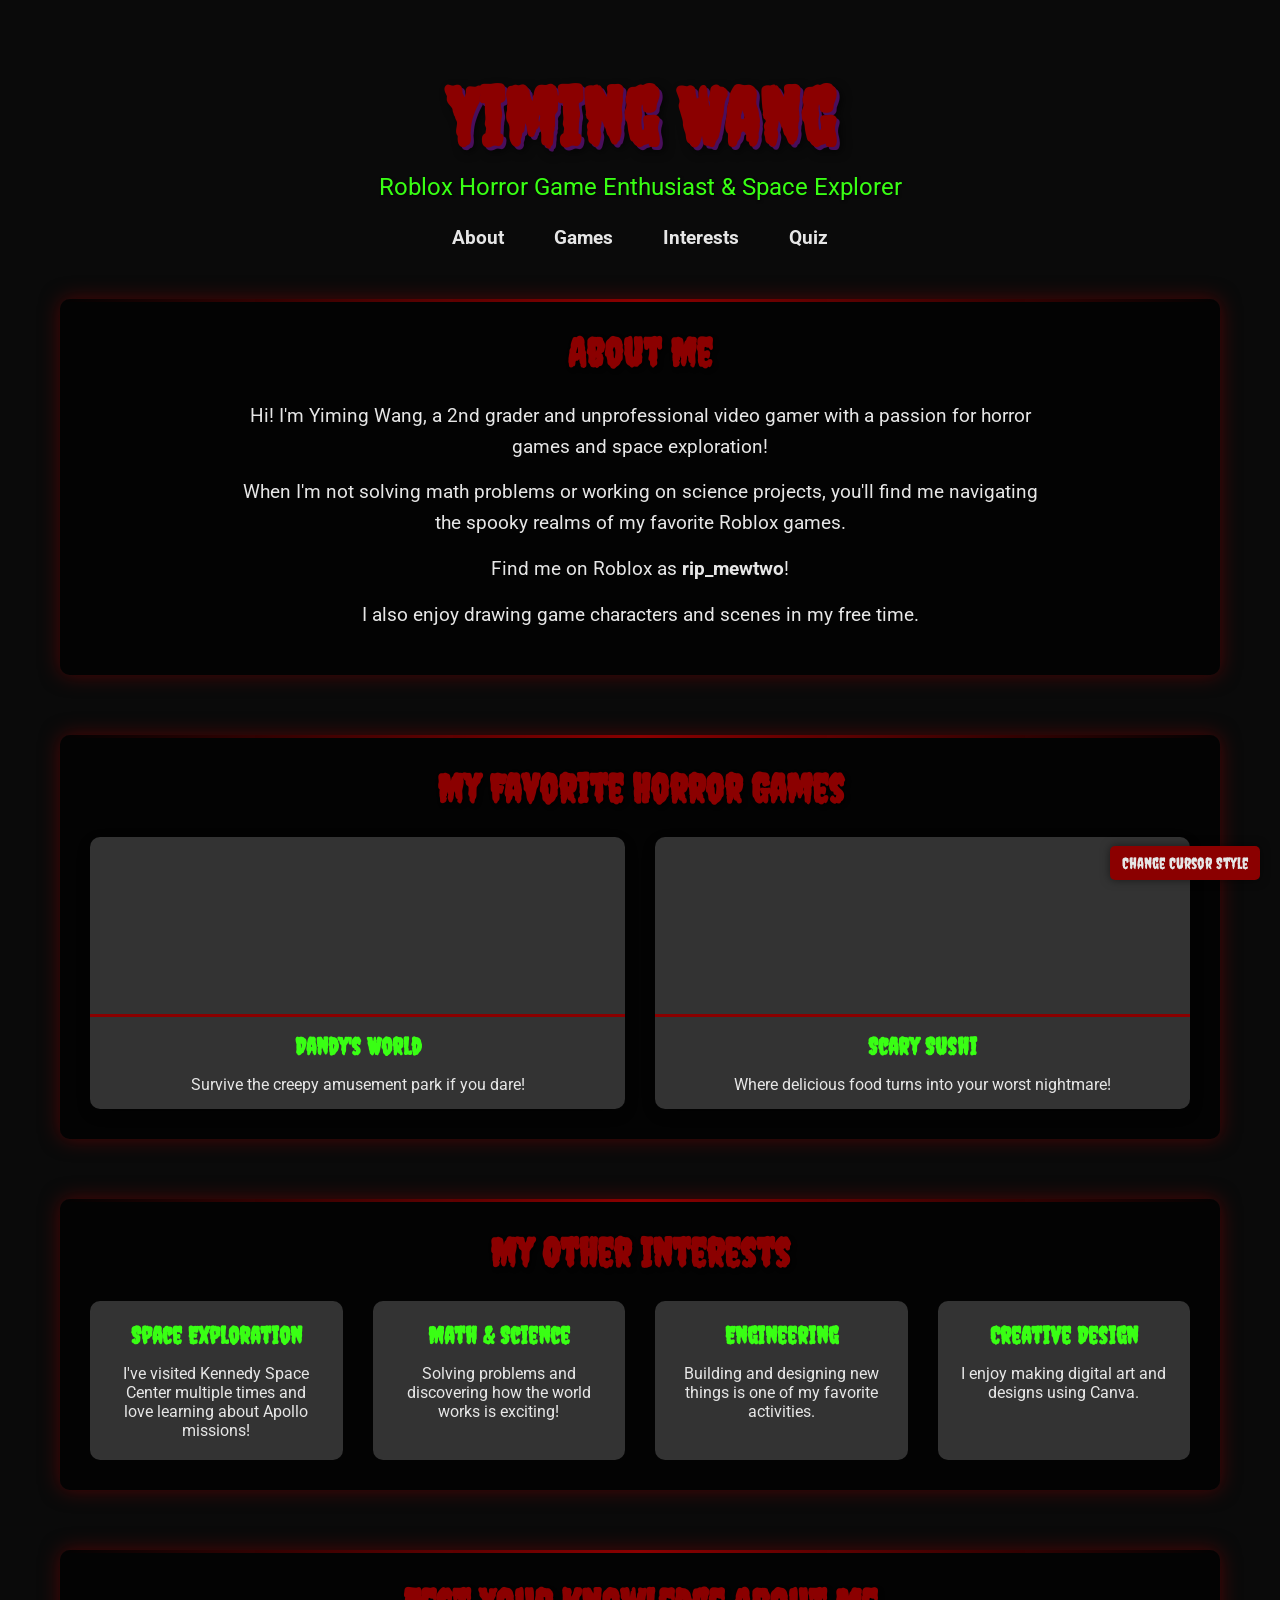
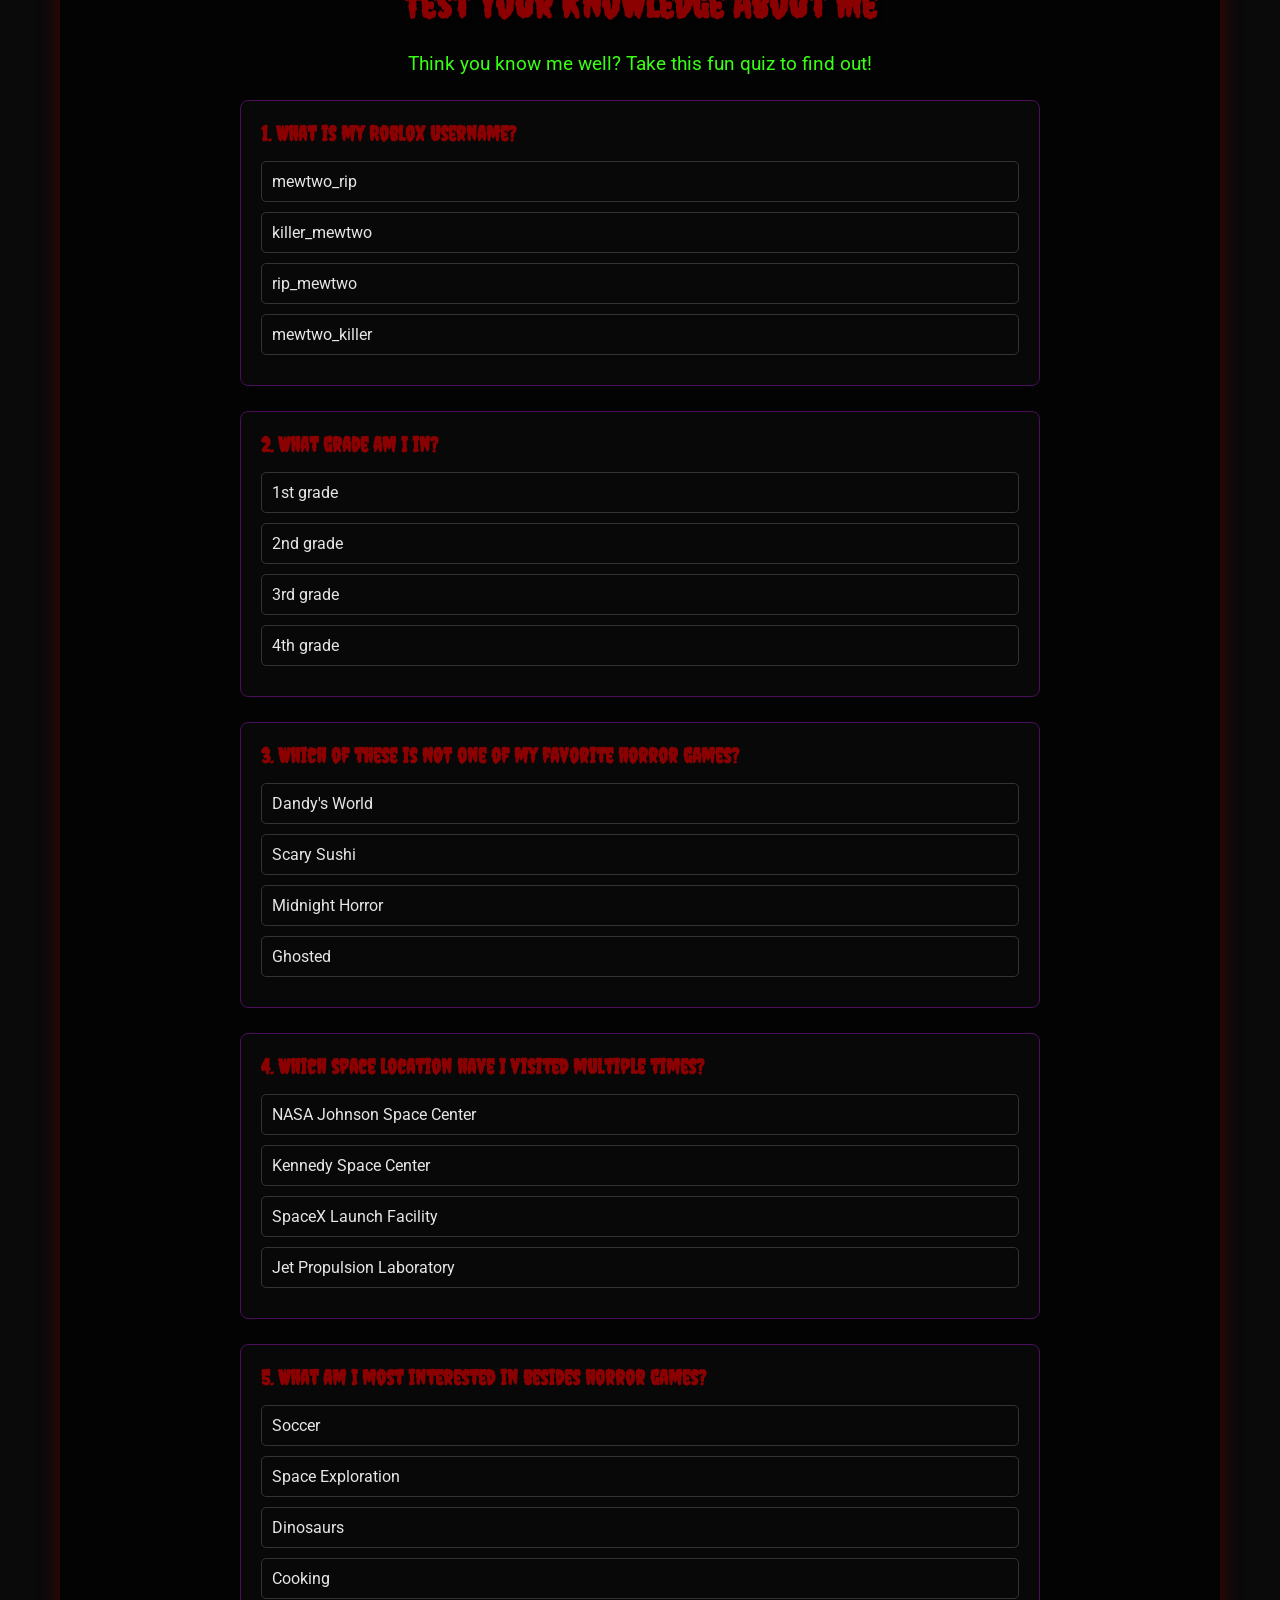
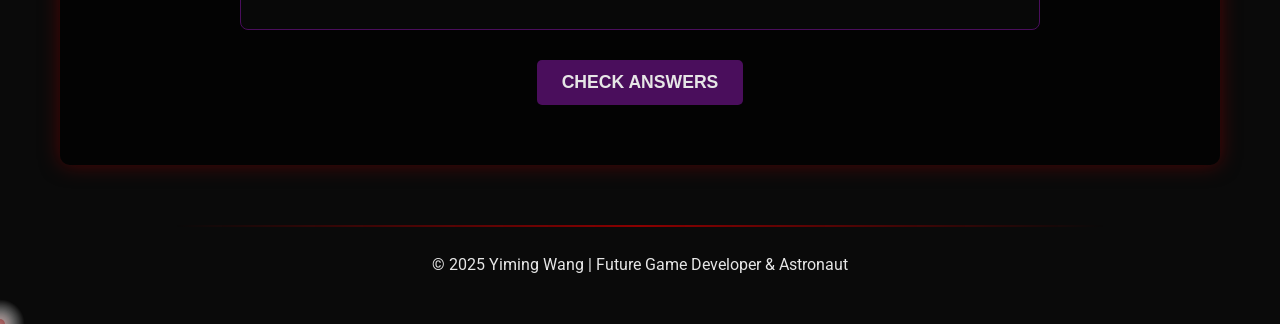
==== index.html @ 24128051 "quiz" ====
<!DOCTYPE html>
<html lang="en">
<head>
    <meta charset="UTF-8">
    <meta name="viewport" content="width=device-width, initial-scale=1.0">
    <title>Yiming Wang - Roblox Horror Games | Dandy's World & Scary Sushi Fan</title>
    <meta name="description" content="Explore Yiming Wang's world of Roblox horror gaming, featuring Dandy's World and Scary Sushi. Join rip_mewtwo for spooky adventures and space exploration insights.">
    <meta name="keywords" content="Yiming Wang, Roblox, horror games, Dandy's World, Scary Sushi, rip_mewtwo, space exploration">
    <meta name="author" content="Yiming Wang">
    <meta name="robots" content="index, follow">
    <link rel="canonical" href="https://thechoseone2025.github.io/">
    
    <!-- Performance Optimization -->
    <link rel="preload" href="styles.css" as="style">
    <link rel="preload" href="script.js" as="script">
    <link rel="preload" href="cursor-options.js" as="script">
    <link rel="preload" href="https://fonts.googleapis.com/css2?family=Creepster&family=Roboto:wght@300;400;700&display=swap" as="style">
    <meta http-equiv="Cache-control" content="public, max-age=31536000">
    
    <!-- Open Graph / Social Media -->
    <meta property="og:title" content="Yiming Wang - Roblox Horror Gaming World">
    <meta property="og:description" content="Join Yiming Wang (rip_mewtwo) on a journey through Roblox horror games like Dandy's World and Scary Sushi.">
    <meta property="og:type" content="website">
    <meta property="og:url" content="https://thechoseone2025.github.io/">
    
    <link rel="stylesheet" href="styles.css">
    <link rel="preconnect" href="https://fonts.googleapis.com">
    <link rel="preconnect" href="https://fonts.gstatic.com" crossorigin>
    <link href="https://fonts.googleapis.com/css2?family=Creepster&family=Roboto:wght@300;400;700&display=swap" rel="stylesheet">
</head>
<body>
    <div class="container">
        <header>
            <div class="name-container">
                <h1>Yiming Wang</h1>
                <p class="tagline">Roblox Horror Game Enthusiast & Space Explorer</p>
            </div>
            <nav aria-label="Main navigation">
                <ul class="main-nav">
                    <li><a href="#about">About</a></li>
                    <li><a href="#games">Games</a></li>
                    <li><a href="#interests">Interests</a></li>
                    <li><a href="#quiz">Quiz</a></li>
                </ul>
            </nav>
        </header>

        <main>
            <section id="about" class="about">
                <h2>About Me</h2>
                <div class="about-content">
                    <div class="bio">
                        <p>Hi! I'm Yiming Wang, a 2nd grader and unprofessional video gamer with a passion for horror games and space exploration!</p>
                        <p>When I'm not solving math problems or working on science projects, you'll find me navigating the spooky realms of my favorite Roblox games.</p>
                        <p>Find me on Roblox as <strong>rip_mewtwo</strong>!</p>
                        <p>I also enjoy drawing game characters and scenes in my free time.</p>
                    </div>
                </div>
            </section>

            <section id="games" class="gaming">
                <h2>My Favorite Horror Games</h2>
                <div class="game-cards">
                    <article class="game-card" data-game="dandys-world">
                        <div class="game-image dandys-world" role="img" aria-label="Dandy's World game screenshot showing the creepy amusement park"></div>
                        <h3>Dandy's World</h3>
                        <p>Survive the creepy amusement park if you dare!</p>
                    </article>
                    <article class="game-card" data-game="scary-sushi">
                        <div class="game-image scary-sushi" role="img" aria-label="Scary Sushi game screenshot showing the horror-themed sushi restaurant"></div>
                        <h3>Scary Sushi</h3>
                        <p>Where delicious food turns into your worst nightmare!</p>
                    </article>
                    
                </div>
            </section>

            
            <section id="interests" class="interests">
                <h2>My Other Interests</h2>
                <div class="interest-grid">
                    <article class="interest-card space">
                        <h3>Space Exploration</h3>
                        <p>I've visited Kennedy Space Center multiple times and love learning about Apollo missions!</p>
                    </article>
                    <article class="interest-card math">
                        <h3>Math & Science</h3>
                        <p>Solving problems and discovering how the world works is exciting!</p>
                    </article>
                    <article class="interest-card engineering">
                        <h3>Engineering</h3>
                        <p>Building and designing new things is one of my favorite activities.</p>
                    </article>
                    <article class="interest-card design">
                        <h3>Creative Design</h3>
                        <p>I enjoy making digital art and designs using Canva.</p>
                    </article>
                </div>
            </section>
            
            <section id="quiz" class="quiz">
                <h2>Test Your Knowledge About Me</h2>
                <div class="quiz-container">
                    <p class="quiz-intro">Think you know me well? Take this fun quiz to find out!</p>
                    <div id="quiz-questions">
                        <!-- Questions will be loaded by JavaScript -->
                    </div>
                    <div class="quiz-controls">
                        <button id="submit-quiz" class="quiz-button">Check Answers</button>
                        <button id="reset-quiz" class="quiz-button">Try Again</button>
                    </div>
                    <div id="quiz-results" class="quiz-results">
                        <h3>Your Score: <span id="quiz-score">0</span>/<span id="quiz-total">0</span></h3>
                        <p id="quiz-message"></p>
                    </div>
                </div>
            </section>
        </main>

        <footer>
            <p>© 2025 Yiming Wang | Future Game Developer & Astronaut</p>
        </footer>
    </div>

    <div class="spider-web top-left"></div>
    <div class="spider-web top-right"></div>
    <div class="spider-web bottom-left"></div>
    <div class="spider-web bottom-right"></div>
    
    <div class="floating-ghost ghost1"></div>
    <div class="floating-ghost ghost2"></div>
    <div class="floating-ghost ghost3"></div>

    <!-- Game Info Modals -->
    <div id="dandys-world-modal" class="game-modal">
        <div class="modal-content">
            <button class="modal-close" aria-label="Close modal">&times;</button>
            <div class="modal-header">
                <h3>Dandy's World</h3>
            </div>
            <ul class="fact-list">
                <li>Dandy's World is a mascot horror survival multiplayer experience created by BlushCrunch Studio.</li>
                <li>The game was created on January 26th, 2024, but wasn't publicly available until its Alpha release on June 14th, 2024.</li>
                <li>Players must extract machines, collect research, earn new toons, and survive deadly "twisteds" that roam around pursuing players.</li>
                <li>The game was inspired by Bendy and the Ink Machine, Dead by Daylight, and Identity V.</li>
                <li>Dandy's World reached 1 Billion visits on December 26th, 2024 and 2 Billion visits by February 21st, 2025.</li>
                <li>The world record for highest floor reached in a Glitchless run is 267 on Version 0.7.2.</li>
                <li>The most dangerous entity is Twisted Dandy, who can instantly kill a toon regardless of how many hearts they have.</li>
                <li>The highest number of active players was 638,852 on March 14th, 2025, when the Yatta Update was released.</li>
            </ul>
        </div>
    </div>

    <div id="scary-sushi-modal" class="game-modal">
        <div class="modal-content">
            <button class="modal-close" aria-label="Close modal">&times;</button>
            <div class="modal-header">
                <h3>Scary Sushi</h3>
            </div>
            <ul class="fact-list">
                <li>Scary Sushi is a horror, cooking-based Roblox game created by Evil Twin Games.</li>
                <li>Players take part in a group interview for a Chef position at the notorious Moonlight Sushi restaurant.</li>
                <li>Midway through the interview, a group called the Night Keepers warns that this is no ordinary restaurant and that you must escape.</li>
                <li>The game features multiple entities including Norman, Oscar, Ivy, Flame, Triplets, Blob, and Kiyoku.</li>
                <li>Players must cook sushi dishes while avoiding monsters throughout the game.</li>
                <li>The game has expanded to include Chapter 2, with more chapters planned.</li>
                <li>There are different game modes including Story mode and Survival mode.</li>
                <li>Players must find ingredients in special rooms and use cooking stations to prepare dishes.</li>
            </ul>
        </div>
    </div>

    <!-- Structured Data for SEO -->
    <script type="application/ld+json">
    {
      "@context": "https://schema.org",
      "@type": "ProfilePage",
      "headline": "Yiming Wang's Horror Gaming World",
      "author": {
        "@type": "Person",
        "name": "Yiming Wang",
        "knowsAbout": ["Roblox", "Horror Games", "Space Exploration", "Dandy's World", "Scary Sushi"]
      },
      "specialty": ["Roblox Horror Games", "Space Exploration"],
      "mainEntity": {
        "@type": "Person",
        "name": "Yiming Wang",
        "alternateName": "rip_mewtwo",
        "description": "2nd grader and Roblox horror game enthusiast with a passion for space exploration",
        "knowsAbout": ["Roblox", "Horror Games", "Space Exploration", "Dandy's World", "Scary Sushi"]
      }
    }
    </script>

    <!-- JavaScript for interactive effects -->
    <script src="script.js"></script>
    <script src="cursor-options.js"></script>
</body>
</html>
---- styles.css ----
/* Horror Theme CSS */
:root {
    --dark-bg: #0a0a0a;
    --blood-red: #8b0000;
    --eerie-purple: #4a0e5c;
    --bone-white: #e6e6e6;
    --toxic-green: #39ff14;
    --misty-gray: #333333;
}

* {
    margin: 0;
    padding: 0;
    box-sizing: border-box;
}

body {
    font-family: 'Roboto', sans-serif;
    background-color: var(--dark-bg);
    color: var(--bone-white);
    background-image: url('https://www.transparenttextures.com/patterns/black-paper.png');
    position: relative;
    overflow-x: hidden;
}

.container {
    max-width: 1200px;
    margin: 0 auto;
    padding: 20px;
    position: relative;
    z-index: 1;
}

/* Header Styles */
header {
    text-align: center;
    padding: 50px 0;
    position: relative;
}

h1 {
    font-family: 'Creepster', cursive;
    font-size: 5rem;
    color: var(--blood-red);
    text-shadow: 3px 3px 0 var(--eerie-purple),
                 5px 5px 10px rgba(0, 0, 0, 0.7);
    margin-bottom: 10px;
    animation: flicker 3s infinite alternate;
}

.tagline {
    font-size: 1.5rem;
    color: var(--toxic-green);
    text-shadow: 1px 1px 3px rgba(0, 0, 0, 0.8);
    margin-bottom: 25px;
}

/* Navigation Styles */
.main-nav {
    display: flex;
    justify-content: center;
    list-style: none;
    padding: 0;
    margin: 20px 0 0;
}

.main-nav li {
    margin: 0 15px;
}

.main-nav a {
    color: var(--bone-white);
    text-decoration: none;
    font-size: 1.2rem;
    font-weight: bold;
    position: relative;
    padding: 5px 10px;
    transition: all 0.3s ease;
}

.main-nav a:hover {
    color: var(--toxic-green);
    text-shadow: 0 0 8px var(--toxic-green);
}

.main-nav a::before {
    content: '';
    position: absolute;
    bottom: 0;
    left: 0;
    width: 0;
    height: 2px;
    background-color: var(--blood-red);
    transition: width 0.3s ease;
}

.main-nav a:hover::before {
    width: 100%;
}

/* Section Styles */
section {
    margin-bottom: 60px;
    padding: 30px;
    border-radius: 10px;
    background-color: rgba(0, 0, 0, 0.7);
    box-shadow: 0 0 20px rgba(139, 0, 0, 0.5);
    position: relative;
    overflow: hidden;
}

section::before {
    content: '';
    position: absolute;
    top: 0;
    left: 0;
    width: 100%;
    height: 3px;
    background: linear-gradient(90deg, transparent, var(--blood-red), transparent);
}

h2 {
    font-family: 'Creepster', cursive;
    font-size: 2.5rem;
    color: var(--blood-red);
    margin-bottom: 25px;
    text-align: center;
    text-shadow: 2px 2px 5px rgba(0, 0, 0, 0.8);
}

/* About Section */
.about-content {
    display: flex;
    flex-direction: column;
    align-items: center;
}

.bio {
    font-size: 1.2rem;
    line-height: 1.6;
    text-align: center;
    max-width: 800px;
}

.bio p {
    margin-bottom: 15px;
}

/* Game Cards */
.game-cards {
    display: grid;
    grid-template-columns: repeat(auto-fit, minmax(240px, 1fr));
    gap: 30px;
}

.game-card {
    background-color: var(--misty-gray);
    border-radius: 10px;
    overflow: hidden;
    transition: all 0.3s ease;
    box-shadow: 0 5px 15px rgba(0, 0, 0, 0.5);
    cursor: pointer;
}

.game-card:hover {
    transform: translateY(-10px);
    box-shadow: 0 15px 25px rgba(139, 0, 0, 0.6);
}

.game-image {
    height: 180px;
    background-size: cover;
    background-position: center;
    border-bottom: 3px solid var(--blood-red);
}

.dandys-world {
    background-image: url('https://m.media-amazon.com/images/M/MV5BM2M4M2YyMGMtZjk3Yi00Mzc1LWJkMGYtMjM5NjM3MzJjODVmXkEyXkFqcGc@._V1_.jpg');
}

.scary-sushi {
    background-image: url('https://pbs.twimg.com/media/GfS10XAWEAA3JRt.jpg');
}

.blox-fruits {
    background-image: url('https://tr.rbxcdn.com/63ae5df8bfffd281c781efaa0ff7e1e5/768/432/Image/Png');
}

.pet-simulator {
    background-image: url('https://tr.rbxcdn.com/b39c2a4f88286573f2b203587561b890/768/432/Image/Png');
}

.game-card h3 {
    font-family: 'Creepster', cursive;
    padding: 15px;
    color: var(--toxic-green);
    font-size: 1.5rem;
    text-align: center;
}

.game-card p {
    padding: 0 15px 15px;
    text-align: center;
}

/* Interests Section */
.interest-grid {
    display: grid;
    grid-template-columns: repeat(auto-fit, minmax(240px, 1fr));
    gap: 30px;
}

.interest-card {
    padding: 20px;
    border-radius: 10px;
    background-color: var(--misty-gray);
    text-align: center;
    position: relative;
    overflow: hidden;
    transition: all 0.3s ease;
}

.interest-card::before {
    content: '';
    position: absolute;
    top: 0;
    left: 0;
    width: 100%;
    height: 100%;
    background-size: cover;
    background-position: center;
    opacity: 0.15;
    z-index: -1;
    transition: opacity 0.3s ease;
}

.interest-card:hover::before {
    opacity: 0.3;
}

.space::before {
    background-image: url('https://images.unsplash.com/photo-1614642264762-d0a3b8bf3700');
}

.math::before {
    background-image: url('https://images.unsplash.com/photo-1509228627152-72ae9ae6848d');
}

.engineering::before {
    background-image: url('https://images.unsplash.com/photo-1581091226825-a6a2a5aee158');
}

.design::before {
    background-image: url('https://images.unsplash.com/photo-1558655146-d09347e92766');
}

.interest-card h3 {
    font-family: 'Creepster', cursive;
    color: var(--toxic-green);
    margin-bottom: 15px;
    font-size: 1.5rem;
}

/* Footer */
footer {
    text-align: center;
    padding: 30px 0;
    color: var(--bone-white);
    font-size: 1rem;
    position: relative;
}

footer::before {
    content: '';
    position: absolute;
    top: 0;
    left: 50%;
    transform: translateX(-50%);
    width: 80%;
    height: 2px;
    background: linear-gradient(90deg, transparent, var(--blood-red), transparent);
}

/* Spider Webs */
.spider-web {
    position: fixed;
    width: 300px;
    height: 300px;
    background-size: contain;
    background-repeat: no-repeat;
    opacity: 0.2;
    z-index: 0;
    pointer-events: none;
}

.top-left {
    top: 0;
    left: 0;
    background-image: url('https://www.pngall.com/wp-content/uploads/2016/07/Spider-Web-PNG-Image.png');
    transform: rotate(0deg);
}

.top-right {
    top: 0;
    right: 0;
    background-image: url('https://www.pngall.com/wp-content/uploads/2016/07/Spider-Web-PNG-Image.png');
    transform: rotate(90deg);
}

.bottom-left {
    bottom: 0;
    left: 0;
    background-image: url('https://www.pngall.com/wp-content/uploads/2016/07/Spider-Web-PNG-Image.png');
    transform: rotate(270deg);
}

.bottom-right {
    bottom: 0;
    right: 0;
    background-image: url('https://www.pngall.com/wp-content/uploads/2016/07/Spider-Web-PNG-Image.png');
    transform: rotate(180deg);
}

/* Floating Ghosts */
.floating-ghost {
    position: fixed;
    width: 100px;
    height: 100px;
    background-image: url('https://www.freepnglogos.com/uploads/ghost-png/ghost-png-transparent-images-download-clip-10.png');
    background-size: contain;
    background-repeat: no-repeat;
    background-position: center;
    opacity: 0.3;
    z-index: 0;
    pointer-events: none;
}

.ghost1 {
    top: 20%;
    right: 5%;
    animation: float 15s ease-in-out infinite, fade 8s ease-in-out infinite;
}

.ghost2 {
    bottom: 30%;
    left: 8%;
    animation: float 20s ease-in-out infinite, fade 10s ease-in-out infinite;
    animation-delay: 2s;
}

.ghost3 {
    top: 60%;
    right: 15%;
    animation: float 18s ease-in-out infinite, fade 9s ease-in-out infinite;
    animation-delay: 4s;
}

/* Animations */
@keyframes flicker {
    0%, 18%, 22%, 25%, 53%, 57%, 100% {
        text-shadow: 3px 3px 0 var(--eerie-purple),
                     5px 5px 10px rgba(0, 0, 0, 0.7);
    }
    20%, 24%, 55% {
        text-shadow: none;
    }
}

@keyframes float {
    0% {
        transform: translateY(0) translateX(0);
    }
    25% {
        transform: translateY(-20px) translateX(20px);
    }
    50% {
        transform: translateY(0) translateX(40px);
    }
    75% {
        transform: translateY(20px) translateX(20px);
    }
    100% {
        transform: translateY(0) translateX(0);
    }
}

@keyframes fade {
    0%, 100% {
        opacity: 0.1;
    }
    50% {
        opacity: 0.3;
    }
}

/* Responsive Design */
@media (max-width: 768px) {
    h1 {
        font-size: 3.5rem;
    }
    
    .tagline {
        font-size: 1.2rem;
    }
    
    .game-cards, .interest-grid {
        grid-template-columns: repeat(auto-fit, minmax(200px, 1fr));
        gap: 20px;
    }
    
    .spider-web {
        width: 200px;
        height: 200px;
    }
}

@media (max-width: 480px) {
    h1 {
        font-size: 2.5rem;
    }
    
    .tagline {
        font-size: 1rem;
    }
    
    section {
        padding: 20px 15px;
    }
    
    .game-cards, .interest-grid {
        grid-template-columns: 1fr;
    }
}

/* Game Info Modal */
.game-modal {
    position: fixed;
    top: 0;
    left: 0;
    width: 100%;
    height: 100%;
    background-color: rgba(0, 0, 0, 0.8);
    display: flex;
    justify-content: center;
    align-items: center;
    z-index: 999;
    opacity: 0;
    visibility: hidden;
    transition: opacity 0.3s ease, visibility 0.3s ease;
}

.game-modal.active {
    opacity: 1;
    visibility: visible;
}

.modal-content {
    background-color: var(--misty-gray);
    width: 90%;
    max-width: 800px;
    border-radius: 10px;
    padding: 30px;
    position: relative;
    max-height: 80vh;
    overflow-y: auto;
    box-shadow: 0 0 30px var(--blood-red);
    transform: scale(0.9);
    transition: transform 0.3s ease;
}

.game-modal.active .modal-content {
    transform: scale(1);
}

.modal-close {
    position: absolute;
    top: 15px;
    right: 15px;
    background: var(--blood-red);
    color: var(--bone-white);
    width: 30px;
    height: 30px;
    border-radius: 50%;
    display: flex;
    justify-content: center;
    align-items: center;
    cursor: pointer;
    font-weight: bold;
    font-size: 18px;
    border: none;
}

.modal-header {
    margin-bottom: 20px;
    padding-bottom: 10px;
    border-bottom: 2px solid var(--blood-red);
}

.modal-header h3 {
    font-family: 'Creepster', cursive;
    color: var(--toxic-green);
    font-size: 2.5rem;
    text-align: center;
    margin-bottom: 10px;
}

.fact-list {
    list-style-type: none;
}

.fact-list li {
    margin-bottom: 15px;
    padding-left: 25px;
    position: relative;
}

.fact-list li::before {
    content: '🔪';
    position: absolute;
    left: 0;
    color: var(--blood-red);
}

.modal-close:hover {
    color: var(--blood-red);
    transform: scale(1.2);
}

/* Quiz Section Styles */
.quiz-container {
    max-width: 800px;
    margin: 0 auto;
}

.quiz-intro {
    text-align: center;
    font-size: 1.2rem;
    margin-bottom: 25px;
    color: var(--toxic-green);
}

.quiz-question {
    background-color: rgba(10, 10, 10, 0.8);
    border: 1px solid var(--eerie-purple);
    padding: 20px;
    margin-bottom: 25px;
    border-radius: 8px;
    transition: all 0.3s ease;
}

.quiz-question:hover {
    box-shadow: 0 0 15px var(--blood-red);
}

.quiz-question h4 {
    font-size: 1.3rem;
    color: var(--blood-red);
    margin-bottom: 15px;
    font-family: 'Creepster', cursive;
}

.quiz-options {
    list-style: none;
    padding: 0;
}

.quiz-option {
    padding: 10px;
    margin-bottom: 10px;
    border: 1px solid var(--misty-gray);
    border-radius: 5px;
    cursor: pointer;
    transition: all 0.3s ease;
}

.quiz-option:hover {
    background-color: var(--misty-gray);
    transform: translateX(10px);
}

.quiz-option.selected {
    border-color: var(--toxic-green);
    background-color: rgba(57, 255, 20, 0.2);
}

.quiz-option.correct {
    border-color: var(--toxic-green);
    background-color: rgba(57, 255, 20, 0.3);
}

.quiz-option.incorrect {
    border-color: var(--blood-red);
    background-color: rgba(139, 0, 0, 0.3);
}

.quiz-controls {
    display: flex;
    justify-content: center;
    gap: 20px;
    margin: 30px 0;
}

.quiz-button {
    background-color: var(--eerie-purple);
    color: var(--bone-white);
    border: none;
    padding: 12px 25px;
    font-size: 1.1rem;
    cursor: pointer;
    border-radius: 5px;
    transition: all 0.3s ease;
    font-weight: bold;
    text-transform: uppercase;
}

.quiz-button:hover {
    background-color: var(--blood-red);
    transform: translateY(-3px);
    box-shadow: 0 5px 15px rgba(0, 0, 0, 0.3);
}

.quiz-results {
    text-align: center;
    padding: 20px;
    background-color: rgba(10, 10, 10, 0.8);
    border-radius: 8px;
    margin-top: 20px;
    display: none;
}

.quiz-results h3 {
    color: var(--toxic-green);
    font-size: 1.5rem;
    margin-bottom: 15px;
}

.quiz-results p {
    font-size: 1.2rem;
}
---- styles.css ----
/* Horror Theme CSS */
:root {
    --dark-bg: #0a0a0a;
    --blood-red: #8b0000;
    --eerie-purple: #4a0e5c;
    --bone-white: #e6e6e6;
    --toxic-green: #39ff14;
    --misty-gray: #333333;
}

* {
    margin: 0;
    padding: 0;
    box-sizing: border-box;
}

body {
    font-family: 'Roboto', sans-serif;
    background-color: var(--dark-bg);
    color: var(--bone-white);
    background-image: url('https://www.transparenttextures.com/patterns/black-paper.png');
    position: relative;
    overflow-x: hidden;
}

.container {
    max-width: 1200px;
    margin: 0 auto;
    padding: 20px;
    position: relative;
    z-index: 1;
}

/* Header Styles */
header {
    text-align: center;
    padding: 50px 0;
    position: relative;
}

h1 {
    font-family: 'Creepster', cursive;
    font-size: 5rem;
    color: var(--blood-red);
    text-shadow: 3px 3px 0 var(--eerie-purple),
                 5px 5px 10px rgba(0, 0, 0, 0.7);
    margin-bottom: 10px;
    animation: flicker 3s infinite alternate;
}

.tagline {
    font-size: 1.5rem;
    color: var(--toxic-green);
    text-shadow: 1px 1px 3px rgba(0, 0, 0, 0.8);
    margin-bottom: 25px;
}

/* Navigation Styles */
.main-nav {
    display: flex;
    justify-content: center;
    list-style: none;
    padding: 0;
    margin: 20px 0 0;
}

.main-nav li {
    margin: 0 15px;
}

.main-nav a {
    color: var(--bone-white);
    text-decoration: none;
    font-size: 1.2rem;
    font-weight: bold;
    position: relative;
    padding: 5px 10px;
    transition: all 0.3s ease;
}

.main-nav a:hover {
    color: var(--toxic-green);
    text-shadow: 0 0 8px var(--toxic-green);
}

.main-nav a::before {
    content: '';
    position: absolute;
    bottom: 0;
    left: 0;
    width: 0;
    height: 2px;
    background-color: var(--blood-red);
    transition: width 0.3s ease;
}

.main-nav a:hover::before {
    width: 100%;
}

/* Section Styles */
section {
    margin-bottom: 60px;
    padding: 30px;
    border-radius: 10px;
    background-color: rgba(0, 0, 0, 0.7);
    box-shadow: 0 0 20px rgba(139, 0, 0, 0.5);
    position: relative;
    overflow: hidden;
}

section::before {
    content: '';
    position: absolute;
    top: 0;
    left: 0;
    width: 100%;
    height: 3px;
    background: linear-gradient(90deg, transparent, var(--blood-red), transparent);
}

h2 {
    font-family: 'Creepster', cursive;
    font-size: 2.5rem;
    color: var(--blood-red);
    margin-bottom: 25px;
    text-align: center;
    text-shadow: 2px 2px 5px rgba(0, 0, 0, 0.8);
}

/* About Section */
.about-content {
    display: flex;
    flex-direction: column;
    align-items: center;
}

.bio {
    font-size: 1.2rem;
    line-height: 1.6;
    text-align: center;
    max-width: 800px;
}

.bio p {
    margin-bottom: 15px;
}

/* Game Cards */
.game-cards {
    display: grid;
    grid-template-columns: repeat(auto-fit, minmax(240px, 1fr));
    gap: 30px;
}

.game-card {
    background-color: var(--misty-gray);
    border-radius: 10px;
    overflow: hidden;
    transition: all 0.3s ease;
    box-shadow: 0 5px 15px rgba(0, 0, 0, 0.5);
    cursor: pointer;
}

.game-card:hover {
    transform: translateY(-10px);
    box-shadow: 0 15px 25px rgba(139, 0, 0, 0.6);
}

.game-image {
    height: 180px;
    background-size: cover;
    background-position: center;
    border-bottom: 3px solid var(--blood-red);
}

.dandys-world {
    background-image: url('https://m.media-amazon.com/images/M/MV5BM2M4M2YyMGMtZjk3Yi00Mzc1LWJkMGYtMjM5NjM3MzJjODVmXkEyXkFqcGc@._V1_.jpg');
}

.scary-sushi {
    background-image: url('https://pbs.twimg.com/media/GfS10XAWEAA3JRt.jpg');
}

.blox-fruits {
    background-image: url('https://tr.rbxcdn.com/63ae5df8bfffd281c781efaa0ff7e1e5/768/432/Image/Png');
}

.pet-simulator {
    background-image: url('https://tr.rbxcdn.com/b39c2a4f88286573f2b203587561b890/768/432/Image/Png');
}

.game-card h3 {
    font-family: 'Creepster', cursive;
    padding: 15px;
    color: var(--toxic-green);
    font-size: 1.5rem;
    text-align: center;
}

.game-card p {
    padding: 0 15px 15px;
    text-align: center;
}

/* Interests Section */
.interest-grid {
    display: grid;
    grid-template-columns: repeat(auto-fit, minmax(240px, 1fr));
    gap: 30px;
}

.interest-card {
    padding: 20px;
    border-radius: 10px;
    background-color: var(--misty-gray);
    text-align: center;
    position: relative;
    overflow: hidden;
    transition: all 0.3s ease;
}

.interest-card::before {
    content: '';
    position: absolute;
    top: 0;
    left: 0;
    width: 100%;
    height: 100%;
    background-size: cover;
    background-position: center;
    opacity: 0.15;
    z-index: -1;
    transition: opacity 0.3s ease;
}

.interest-card:hover::before {
    opacity: 0.3;
}

.space::before {
    background-image: url('https://images.unsplash.com/photo-1614642264762-d0a3b8bf3700');
}

.math::before {
    background-image: url('https://images.unsplash.com/photo-1509228627152-72ae9ae6848d');
}

.engineering::before {
    background-image: url('https://images.unsplash.com/photo-1581091226825-a6a2a5aee158');
}

.design::before {
    background-image: url('https://images.unsplash.com/photo-1558655146-d09347e92766');
}

.interest-card h3 {
    font-family: 'Creepster', cursive;
    color: var(--toxic-green);
    margin-bottom: 15px;
    font-size: 1.5rem;
}

/* Footer */
footer {
    text-align: center;
    padding: 30px 0;
    color: var(--bone-white);
    font-size: 1rem;
    position: relative;
}

footer::before {
    content: '';
    position: absolute;
    top: 0;
    left: 50%;
    transform: translateX(-50%);
    width: 80%;
    height: 2px;
    background: linear-gradient(90deg, transparent, var(--blood-red), transparent);
}

/* Spider Webs */
.spider-web {
    position: fixed;
    width: 300px;
    height: 300px;
    background-size: contain;
    background-repeat: no-repeat;
    opacity: 0.2;
    z-index: 0;
    pointer-events: none;
}

.top-left {
    top: 0;
    left: 0;
    background-image: url('https://www.pngall.com/wp-content/uploads/2016/07/Spider-Web-PNG-Image.png');
    transform: rotate(0deg);
}

.top-right {
    top: 0;
    right: 0;
    background-image: url('https://www.pngall.com/wp-content/uploads/2016/07/Spider-Web-PNG-Image.png');
    transform: rotate(90deg);
}

.bottom-left {
    bottom: 0;
    left: 0;
    background-image: url('https://www.pngall.com/wp-content/uploads/2016/07/Spider-Web-PNG-Image.png');
    transform: rotate(270deg);
}

.bottom-right {
    bottom: 0;
    right: 0;
    background-image: url('https://www.pngall.com/wp-content/uploads/2016/07/Spider-Web-PNG-Image.png');
    transform: rotate(180deg);
}

/* Floating Ghosts */
.floating-ghost {
    position: fixed;
    width: 100px;
    height: 100px;
    background-image: url('https://www.freepnglogos.com/uploads/ghost-png/ghost-png-transparent-images-download-clip-10.png');
    background-size: contain;
    background-repeat: no-repeat;
    background-position: center;
    opacity: 0.3;
    z-index: 0;
    pointer-events: none;
}

.ghost1 {
    top: 20%;
    right: 5%;
    animation: float 15s ease-in-out infinite, fade 8s ease-in-out infinite;
}

.ghost2 {
    bottom: 30%;
    left: 8%;
    animation: float 20s ease-in-out infinite, fade 10s ease-in-out infinite;
    animation-delay: 2s;
}

.ghost3 {
    top: 60%;
    right: 15%;
    animation: float 18s ease-in-out infinite, fade 9s ease-in-out infinite;
    animation-delay: 4s;
}

/* Animations */
@keyframes flicker {
    0%, 18%, 22%, 25%, 53%, 57%, 100% {
        text-shadow: 3px 3px 0 var(--eerie-purple),
                     5px 5px 10px rgba(0, 0, 0, 0.7);
    }
    20%, 24%, 55% {
        text-shadow: none;
    }
}

@keyframes float {
    0% {
        transform: translateY(0) translateX(0);
    }
    25% {
        transform: translateY(-20px) translateX(20px);
    }
    50% {
        transform: translateY(0) translateX(40px);
    }
    75% {
        transform: translateY(20px) translateX(20px);
    }
    100% {
        transform: translateY(0) translateX(0);
    }
}

@keyframes fade {
    0%, 100% {
        opacity: 0.1;
    }
    50% {
        opacity: 0.3;
    }
}

/* Responsive Design */
@media (max-width: 768px) {
    h1 {
        font-size: 3.5rem;
    }
    
    .tagline {
        font-size: 1.2rem;
    }
    
    .game-cards, .interest-grid {
        grid-template-columns: repeat(auto-fit, minmax(200px, 1fr));
        gap: 20px;
    }
    
    .spider-web {
        width: 200px;
        height: 200px;
    }
}

@media (max-width: 480px) {
    h1 {
        font-size: 2.5rem;
    }
    
    .tagline {
        font-size: 1rem;
    }
    
    section {
        padding: 20px 15px;
    }
    
    .game-cards, .interest-grid {
        grid-template-columns: 1fr;
    }
}

/* Game Info Modal */
.game-modal {
    position: fixed;
    top: 0;
    left: 0;
    width: 100%;
    height: 100%;
    background-color: rgba(0, 0, 0, 0.8);
    display: flex;
    justify-content: center;
    align-items: center;
    z-index: 999;
    opacity: 0;
    visibility: hidden;
    transition: opacity 0.3s ease, visibility 0.3s ease;
}

.game-modal.active {
    opacity: 1;
    visibility: visible;
}

.modal-content {
    background-color: var(--misty-gray);
    width: 90%;
    max-width: 800px;
    border-radius: 10px;
    padding: 30px;
    position: relative;
    max-height: 80vh;
    overflow-y: auto;
    box-shadow: 0 0 30px var(--blood-red);
    transform: scale(0.9);
    transition: transform 0.3s ease;
}

.game-modal.active .modal-content {
    transform: scale(1);
}

.modal-close {
    position: absolute;
    top: 15px;
    right: 15px;
    background: var(--blood-red);
    color: var(--bone-white);
    width: 30px;
    height: 30px;
    border-radius: 50%;
    display: flex;
    justify-content: center;
    align-items: center;
    cursor: pointer;
    font-weight: bold;
    font-size: 18px;
    border: none;
}

.modal-header {
    margin-bottom: 20px;
    padding-bottom: 10px;
    border-bottom: 2px solid var(--blood-red);
}

.modal-header h3 {
    font-family: 'Creepster', cursive;
    color: var(--toxic-green);
    font-size: 2.5rem;
    text-align: center;
    margin-bottom: 10px;
}

.fact-list {
    list-style-type: none;
}

.fact-list li {
    margin-bottom: 15px;
    padding-left: 25px;
    position: relative;
}

.fact-list li::before {
    content: '🔪';
    position: absolute;
    left: 0;
    color: var(--blood-red);
}

.modal-close:hover {
    color: var(--blood-red);
    transform: scale(1.2);
}

/* Quiz Section Styles */
.quiz-container {
    max-width: 800px;
    margin: 0 auto;
}

.quiz-intro {
    text-align: center;
    font-size: 1.2rem;
    margin-bottom: 25px;
    color: var(--toxic-green);
}

.quiz-question {
    background-color: rgba(10, 10, 10, 0.8);
    border: 1px solid var(--eerie-purple);
    padding: 20px;
    margin-bottom: 25px;
    border-radius: 8px;
    transition: all 0.3s ease;
}

.quiz-question:hover {
    box-shadow: 0 0 15px var(--blood-red);
}

.quiz-question h4 {
    font-size: 1.3rem;
    color: var(--blood-red);
    margin-bottom: 15px;
    font-family: 'Creepster', cursive;
}

.quiz-options {
    list-style: none;
    padding: 0;
}

.quiz-option {
    padding: 10px;
    margin-bottom: 10px;
    border: 1px solid var(--misty-gray);
    border-radius: 5px;
    cursor: pointer;
    transition: all 0.3s ease;
}

.quiz-option:hover {
    background-color: var(--misty-gray);
    transform: translateX(10px);
}

.quiz-option.selected {
    border-color: var(--toxic-green);
    background-color: rgba(57, 255, 20, 0.2);
}

.quiz-option.correct {
    border-color: var(--toxic-green);
    background-color: rgba(57, 255, 20, 0.3);
}

.quiz-option.incorrect {
    border-color: var(--blood-red);
    background-color: rgba(139, 0, 0, 0.3);
}

.quiz-controls {
    display: flex;
    justify-content: center;
    gap: 20px;
    margin: 30px 0;
}

.quiz-button {
    background-color: var(--eerie-purple);
    color: var(--bone-white);
    border: none;
    padding: 12px 25px;
    font-size: 1.1rem;
    cursor: pointer;
    border-radius: 5px;
    transition: all 0.3s ease;
    font-weight: bold;
    text-transform: uppercase;
}

.quiz-button:hover {
    background-color: var(--blood-red);
    transform: translateY(-3px);
    box-shadow: 0 5px 15px rgba(0, 0, 0, 0.3);
}

.quiz-results {
    text-align: center;
    padding: 20px;
    background-color: rgba(10, 10, 10, 0.8);
    border-radius: 8px;
    margin-top: 20px;
    display: none;
}

.quiz-results h3 {
    color: var(--toxic-green);
    font-size: 1.5rem;
    margin-bottom: 15px;
}

.quiz-results p {
    font-size: 1.2rem;
}
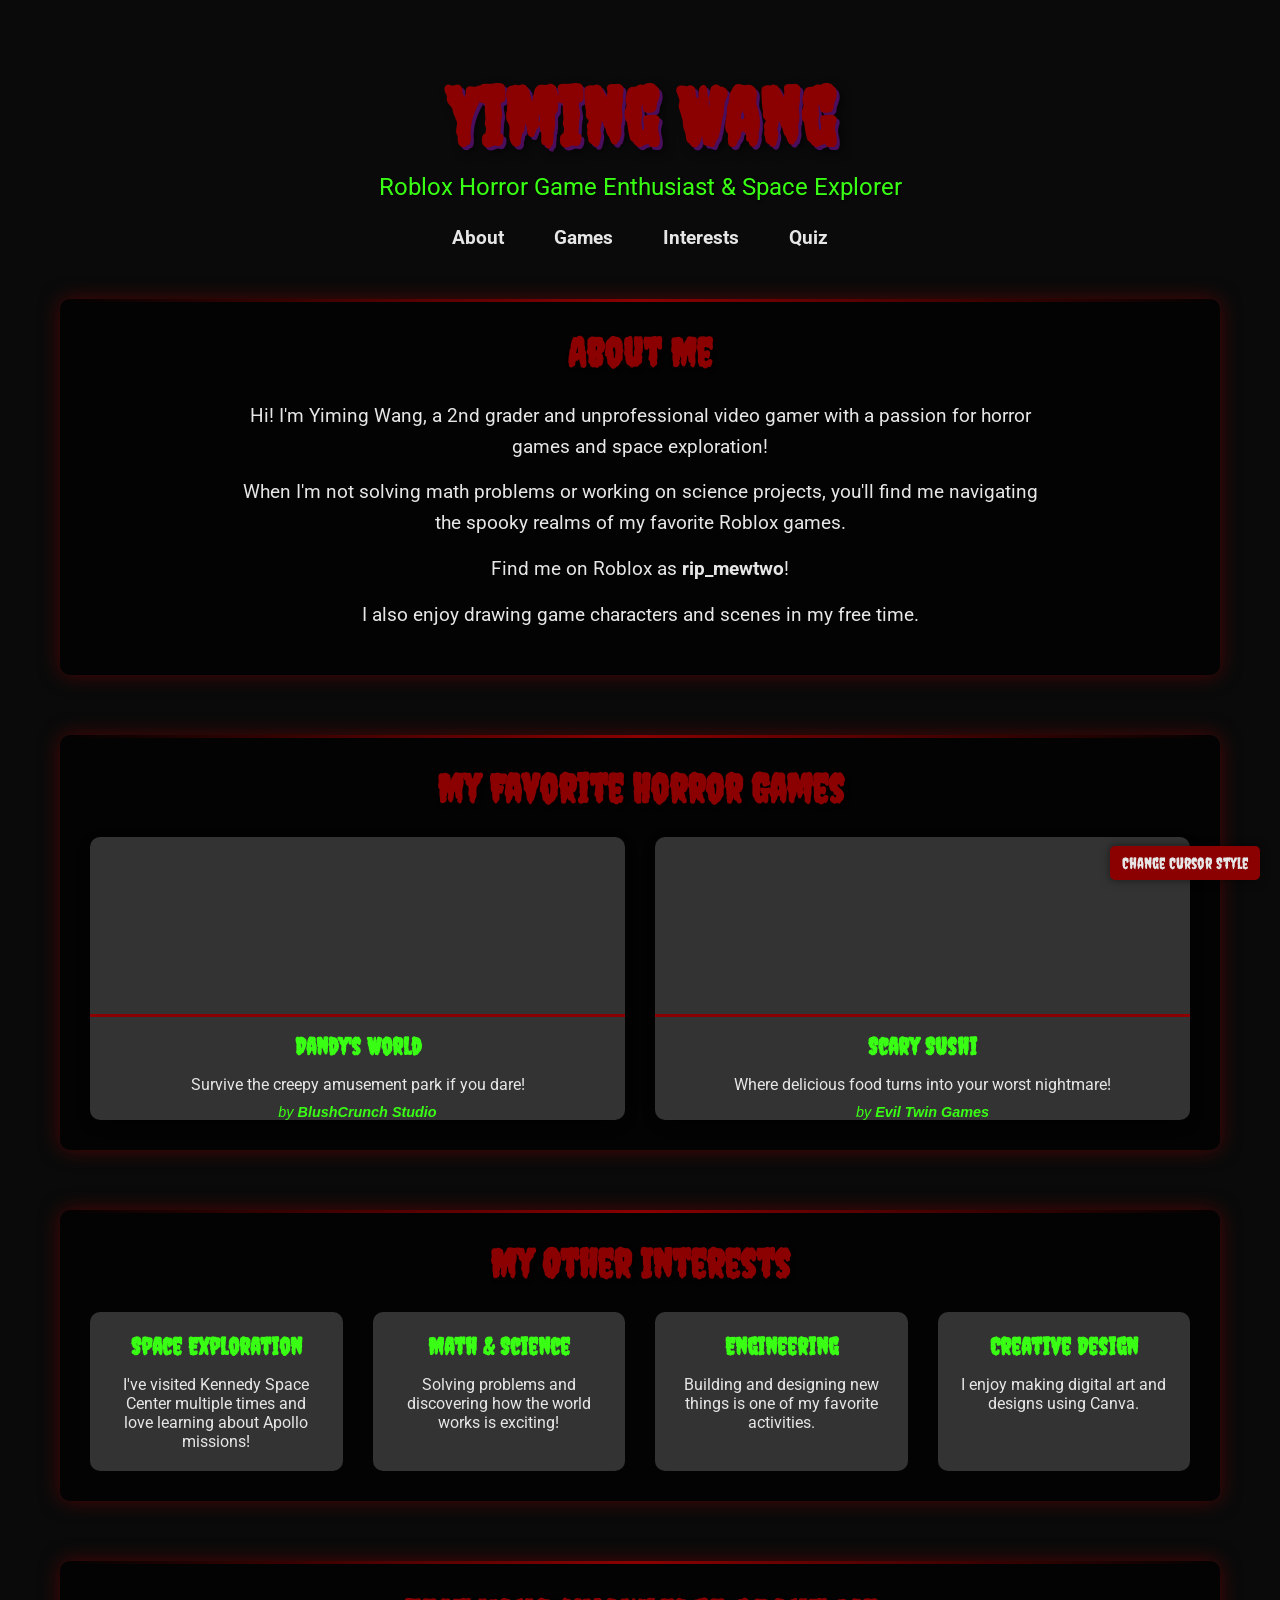
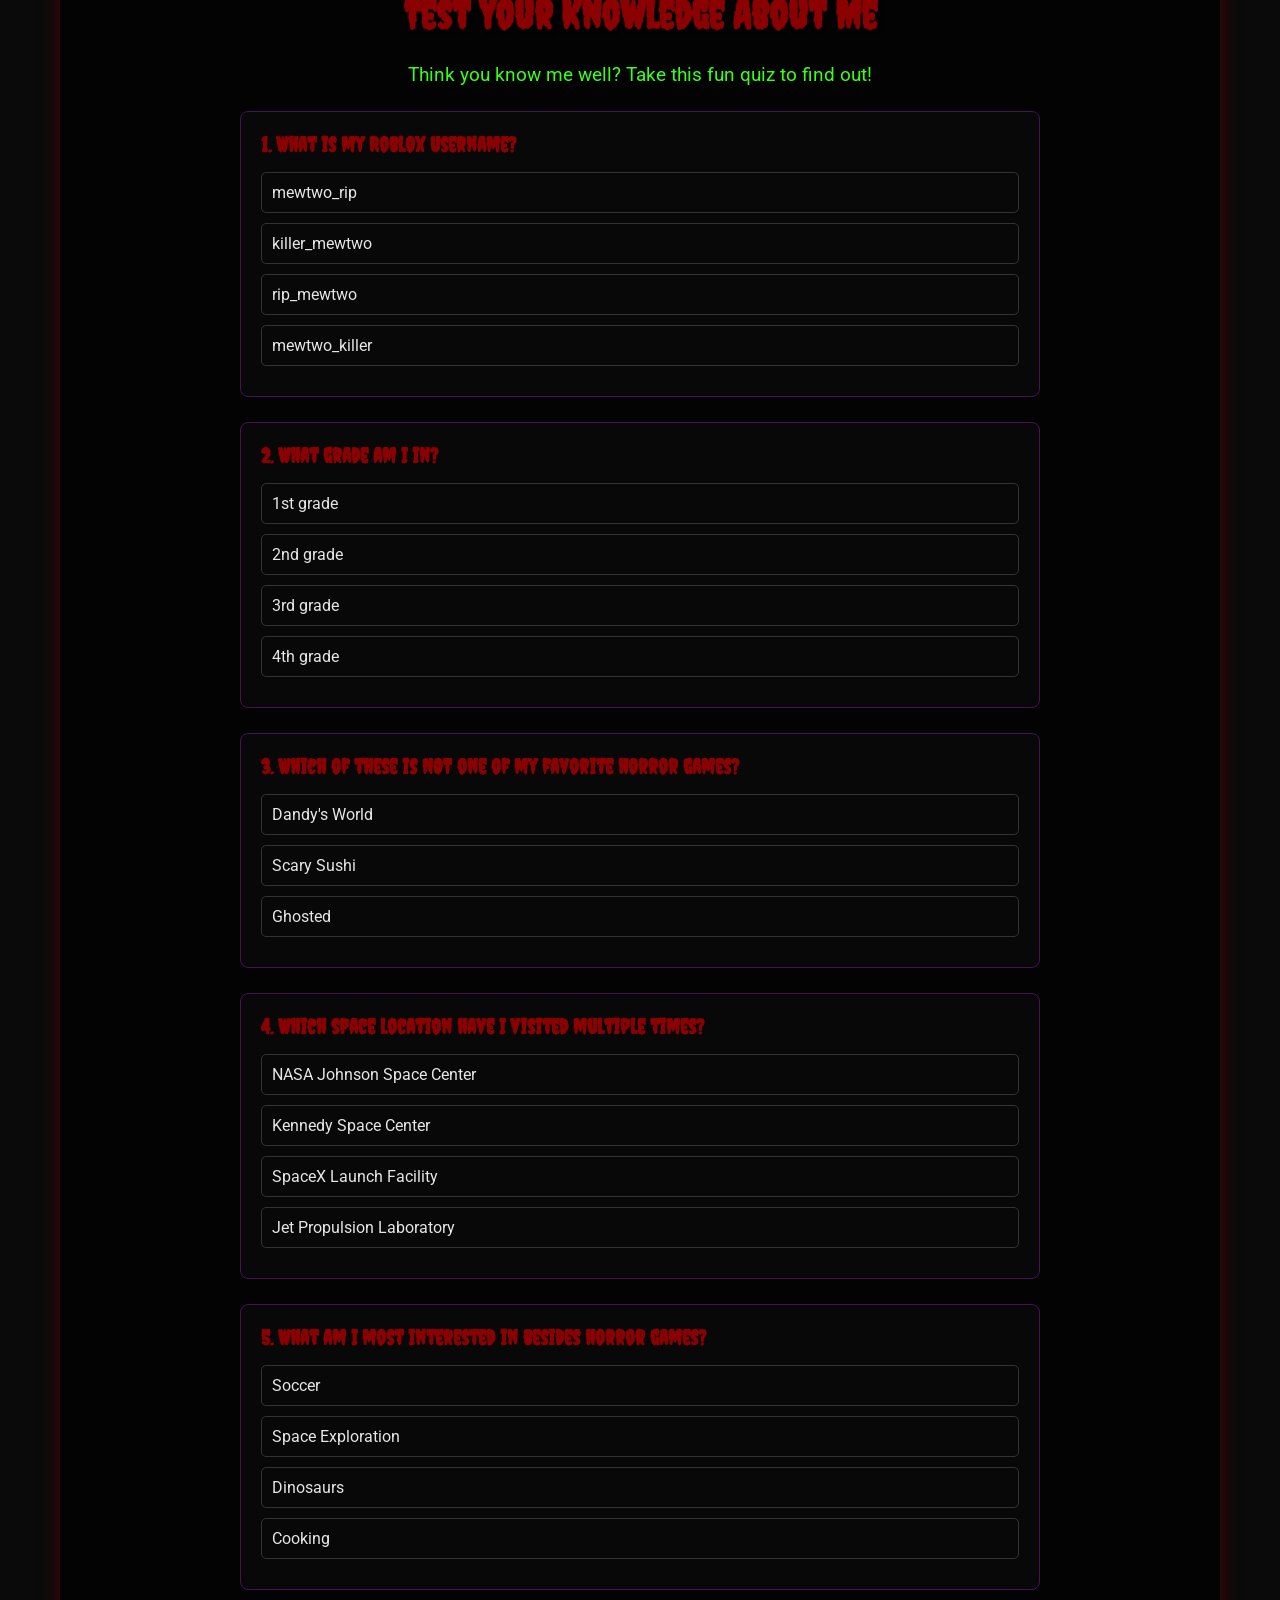
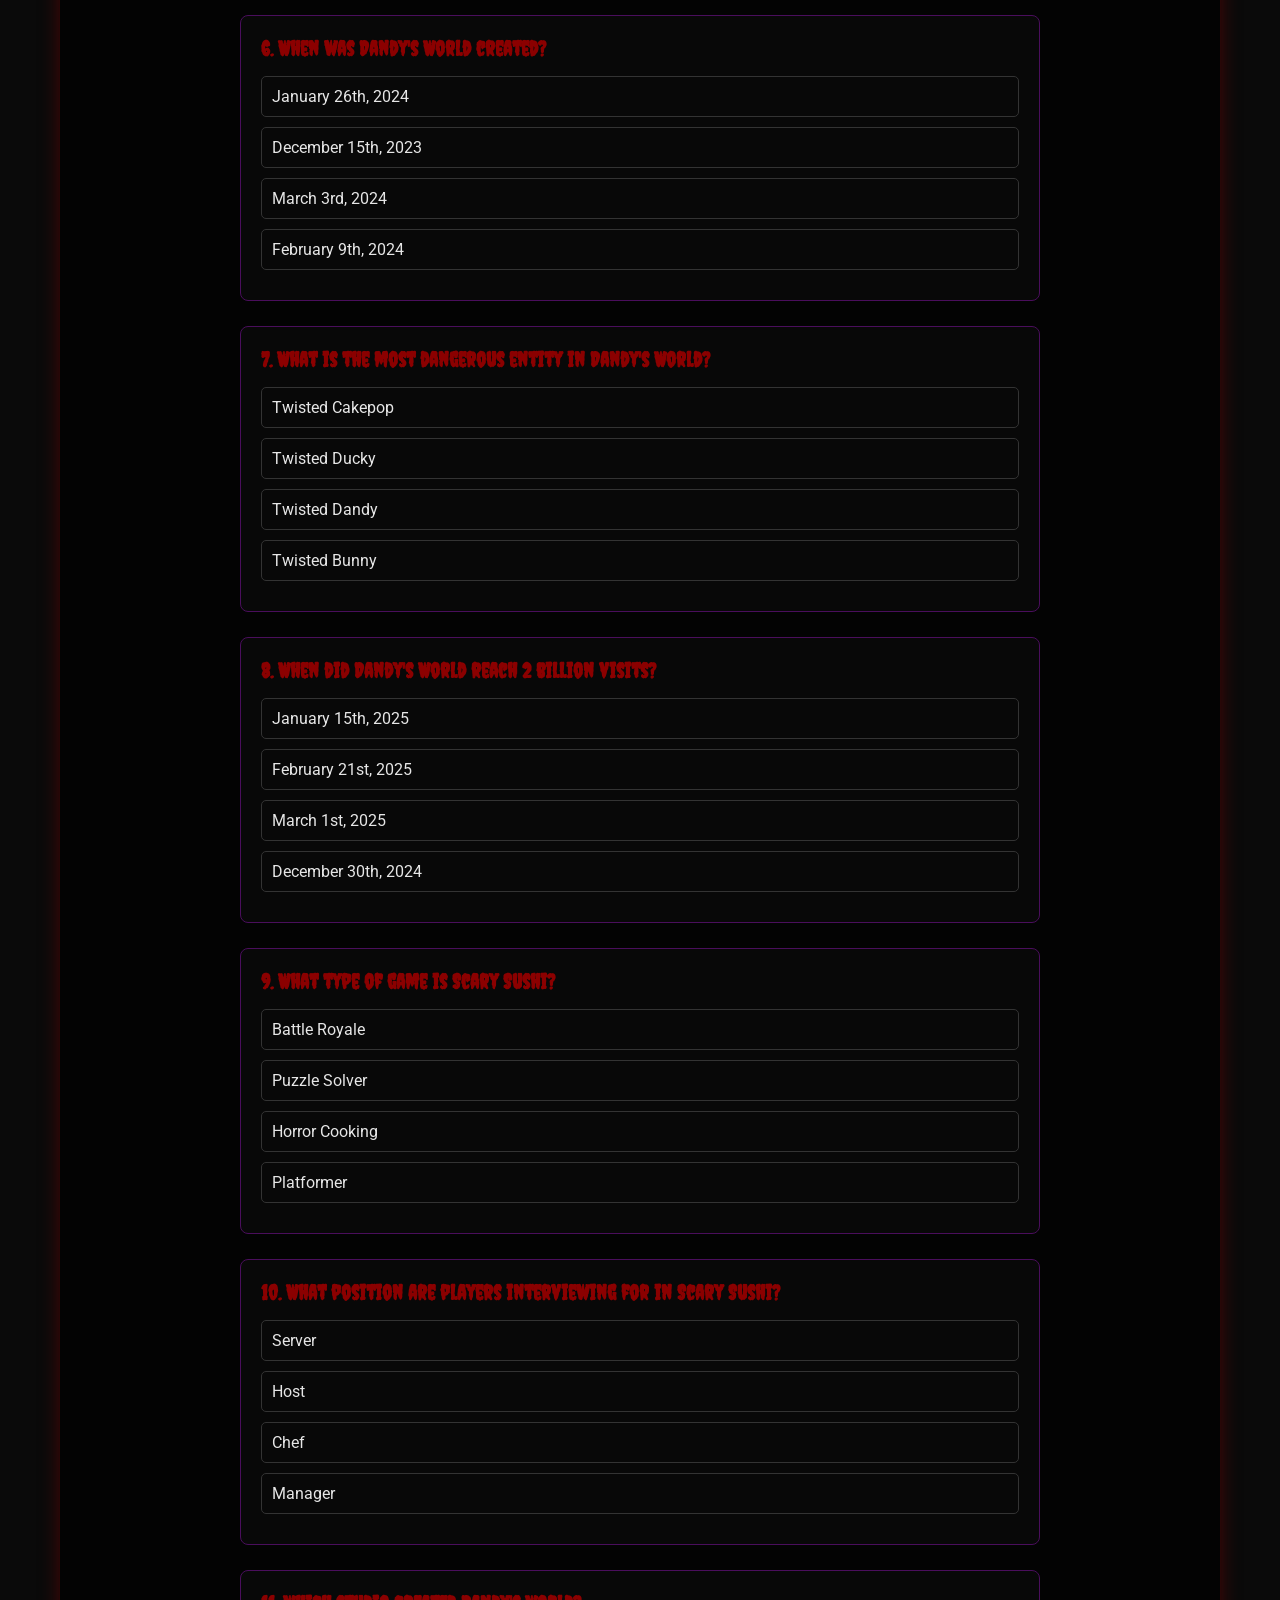
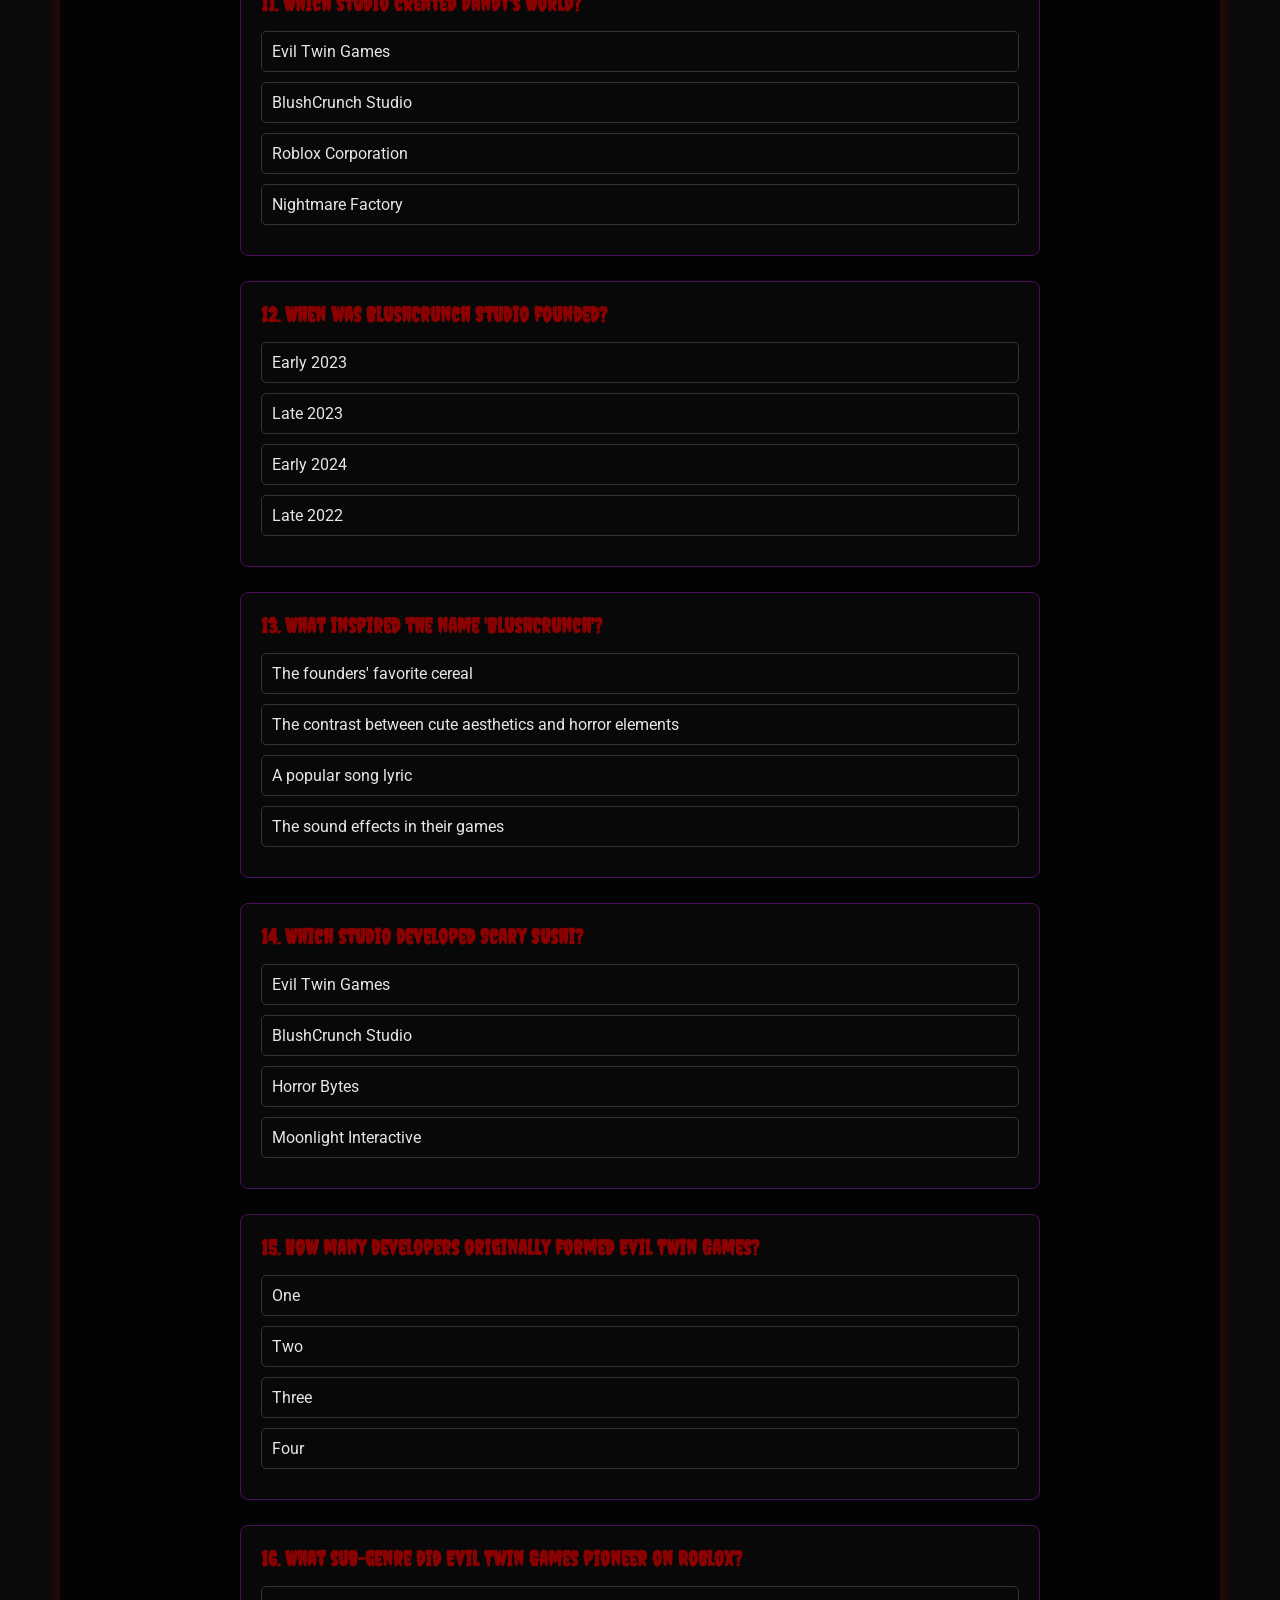
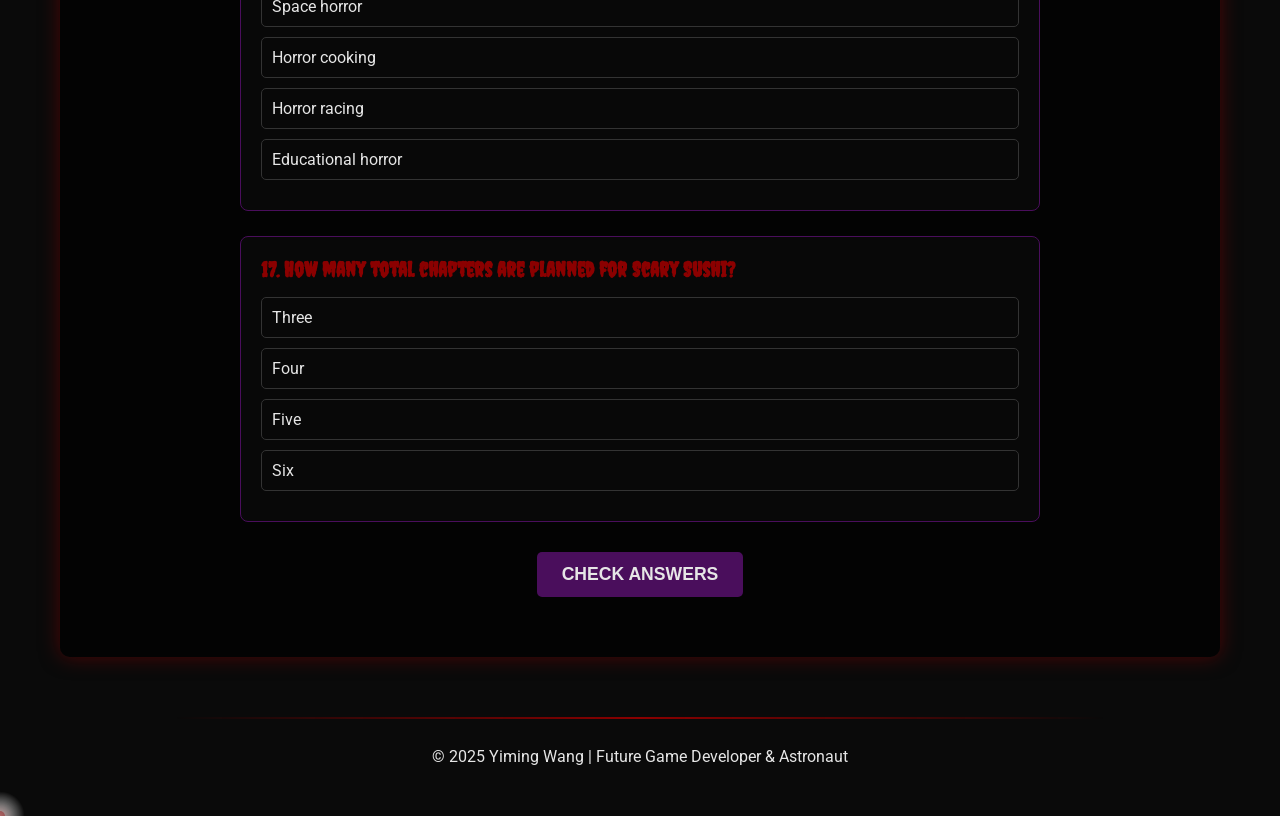
==== commit 5d93aa2e: "creator quiz" ====
--- a/index.html
+++ b/index.html
@@ -65,13 +65,14 @@
                         <div class="game-image dandys-world" role="img" aria-label="Dandy's World game screenshot showing the creepy amusement park"></div>
                         <h3>Dandy's World</h3>
                         <p>Survive the creepy amusement park if you dare!</p>
+                        <p class="game-creator">by <a href="#" class="creator-link" data-creator="blushcrunch">BlushCrunch Studio</a></p>
                     </article>
                     <article class="game-card" data-game="scary-sushi">
                         <div class="game-image scary-sushi" role="img" aria-label="Scary Sushi game screenshot showing the horror-themed sushi restaurant"></div>
                         <h3>Scary Sushi</h3>
                         <p>Where delicious food turns into your worst nightmare!</p>
-                    </article>
-                    
+                        <p class="game-creator">by <a href="#" class="creator-link" data-creator="eviltwin">Evil Twin Games</a></p>
+                    </article>
                 </div>
             </section>
 
@@ -166,6 +167,45 @@
                 <li>The game has expanded to include Chapter 2, with more chapters planned.</li>
                 <li>There are different game modes including Story mode and Survival mode.</li>
                 <li>Players must find ingredients in special rooms and use cooking stations to prepare dishes.</li>
+            </ul>
+        </div>
+    </div>
+
+    <!-- Game Creator Info Modals -->
+    <div id="blushcrunch-modal" class="game-modal">
+        <div class="modal-content">
+            <button class="modal-close" aria-label="Close modal">&times;</button>
+            <div class="modal-header">
+                <h3>BlushCrunch Studio</h3>
+            </div>
+            <ul class="fact-list">
+                <li>BlushCrunch Studio is the development team behind the popular Roblox horror game Dandy's World.</li>
+                <li>The studio was founded in late 2023 by a team of experienced Roblox developers.</li>
+                <li>Before Dandy's World, the team worked on smaller projects that helped them perfect their horror game mechanics.</li>
+                <li>BlushCrunch focuses on creating immersive horror experiences with unique art styles.</li>
+                <li>The name "BlushCrunch" was inspired by the contrast between cute aesthetics and horror elements in their games.</li>
+                <li>The studio is known for its regular content updates and strong community engagement.</li>
+                <li>They often host special in-game events during holidays like Halloween and Christmas.</li>
+                <li>BlushCrunch's development philosophy centers on "horror that's both accessible and challenging."</li>
+            </ul>
+        </div>
+    </div>
+
+    <div id="eviltwin-modal" class="game-modal">
+        <div class="modal-content">
+            <button class="modal-close" aria-label="Close modal">&times;</button>
+            <div class="modal-header">
+                <h3>Evil Twin Games</h3>
+            </div>
+            <ul class="fact-list">
+                <li>Evil Twin Games is the development studio responsible for creating Scary Sushi.</li>
+                <li>The studio was formed in early 2024 by a duo of Roblox developers who were previously known for their puzzle games.</li>
+                <li>Evil Twin Games gets its name from the theme of duality that runs through their games.</li>
+                <li>The studio pioneered the "horror cooking" sub-genre on Roblox, blending survival horror with cooking mechanics.</li>
+                <li>They're known for their detailed environment design and atmospheric sound design.</li>
+                <li>Evil Twin Games has won several Roblox community awards for innovation in gameplay.</li>
+                <li>The developers regularly interact with fans on social media and incorporate player feedback into updates.</li>
+                <li>Their roadmap for Scary Sushi includes at least five chapters in total, with new cooking mechanics in each.</li>
             </ul>
         </div>
     </div>
--- a/styles.css
+++ b/styles.css
@@ -199,8 +199,28 @@
 }
 
 .game-card p {
-    padding: 0 15px 15px;
-    text-align: center;
+    color: var(--bone-white);
+    font-size: 1rem;
+    text-align: center;
+}
+
+.game-creator {
+    margin-top: 10px;
+    font-size: 0.9rem !important;
+    font-style: italic;
+    color: var(--toxic-green) !important;
+}
+
+.creator-link {
+    color: var(--toxic-green);
+    text-decoration: none;
+    transition: all 0.3s ease;
+    font-weight: bold;
+}
+
+.creator-link:hover {
+    color: var(--blood-red);
+    text-shadow: 0 0 5px var(--blood-red);
 }
 
 /* Interests Section */
--- a/styles.css
+++ b/styles.css
@@ -199,8 +199,28 @@
 }
 
 .game-card p {
-    padding: 0 15px 15px;
-    text-align: center;
+    color: var(--bone-white);
+    font-size: 1rem;
+    text-align: center;
+}
+
+.game-creator {
+    margin-top: 10px;
+    font-size: 0.9rem !important;
+    font-style: italic;
+    color: var(--toxic-green) !important;
+}
+
+.creator-link {
+    color: var(--toxic-green);
+    text-decoration: none;
+    transition: all 0.3s ease;
+    font-weight: bold;
+}
+
+.creator-link:hover {
+    color: var(--blood-red);
+    text-shadow: 0 0 5px var(--blood-red);
 }
 
 /* Interests Section */
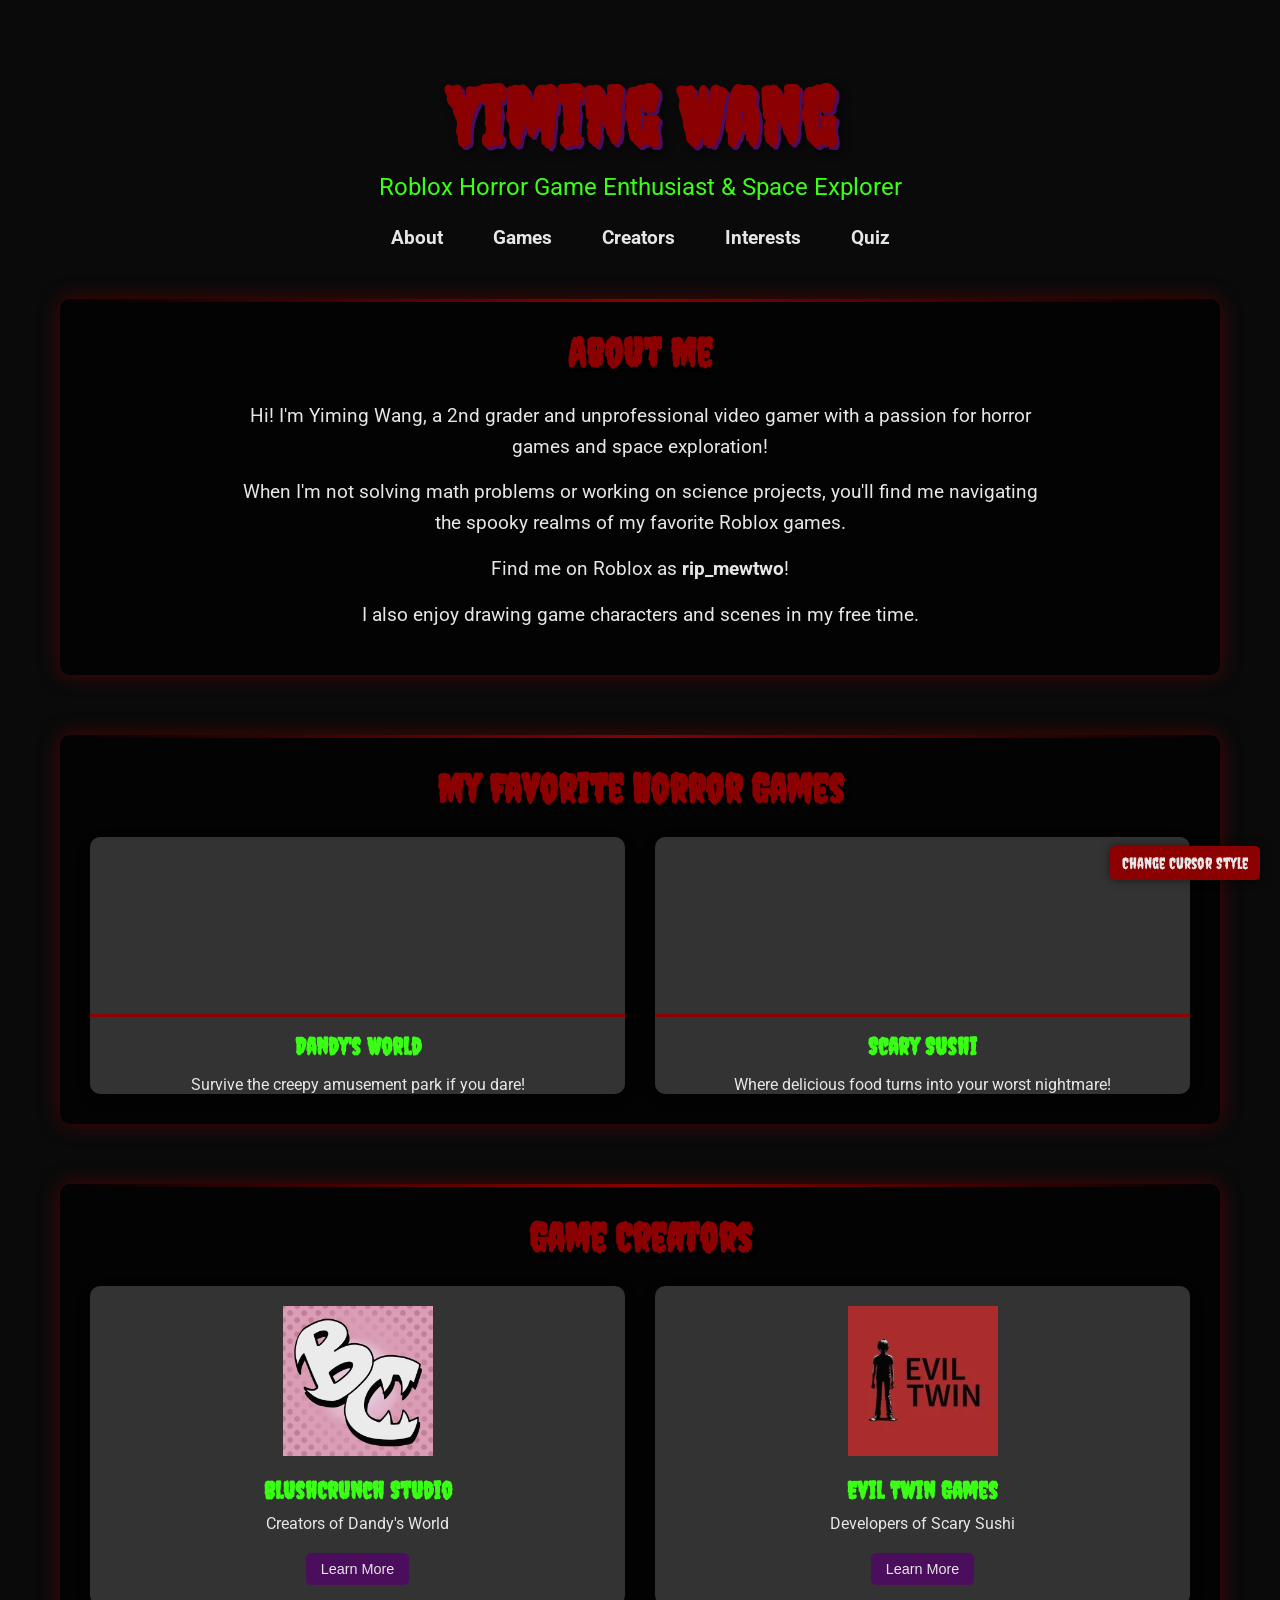
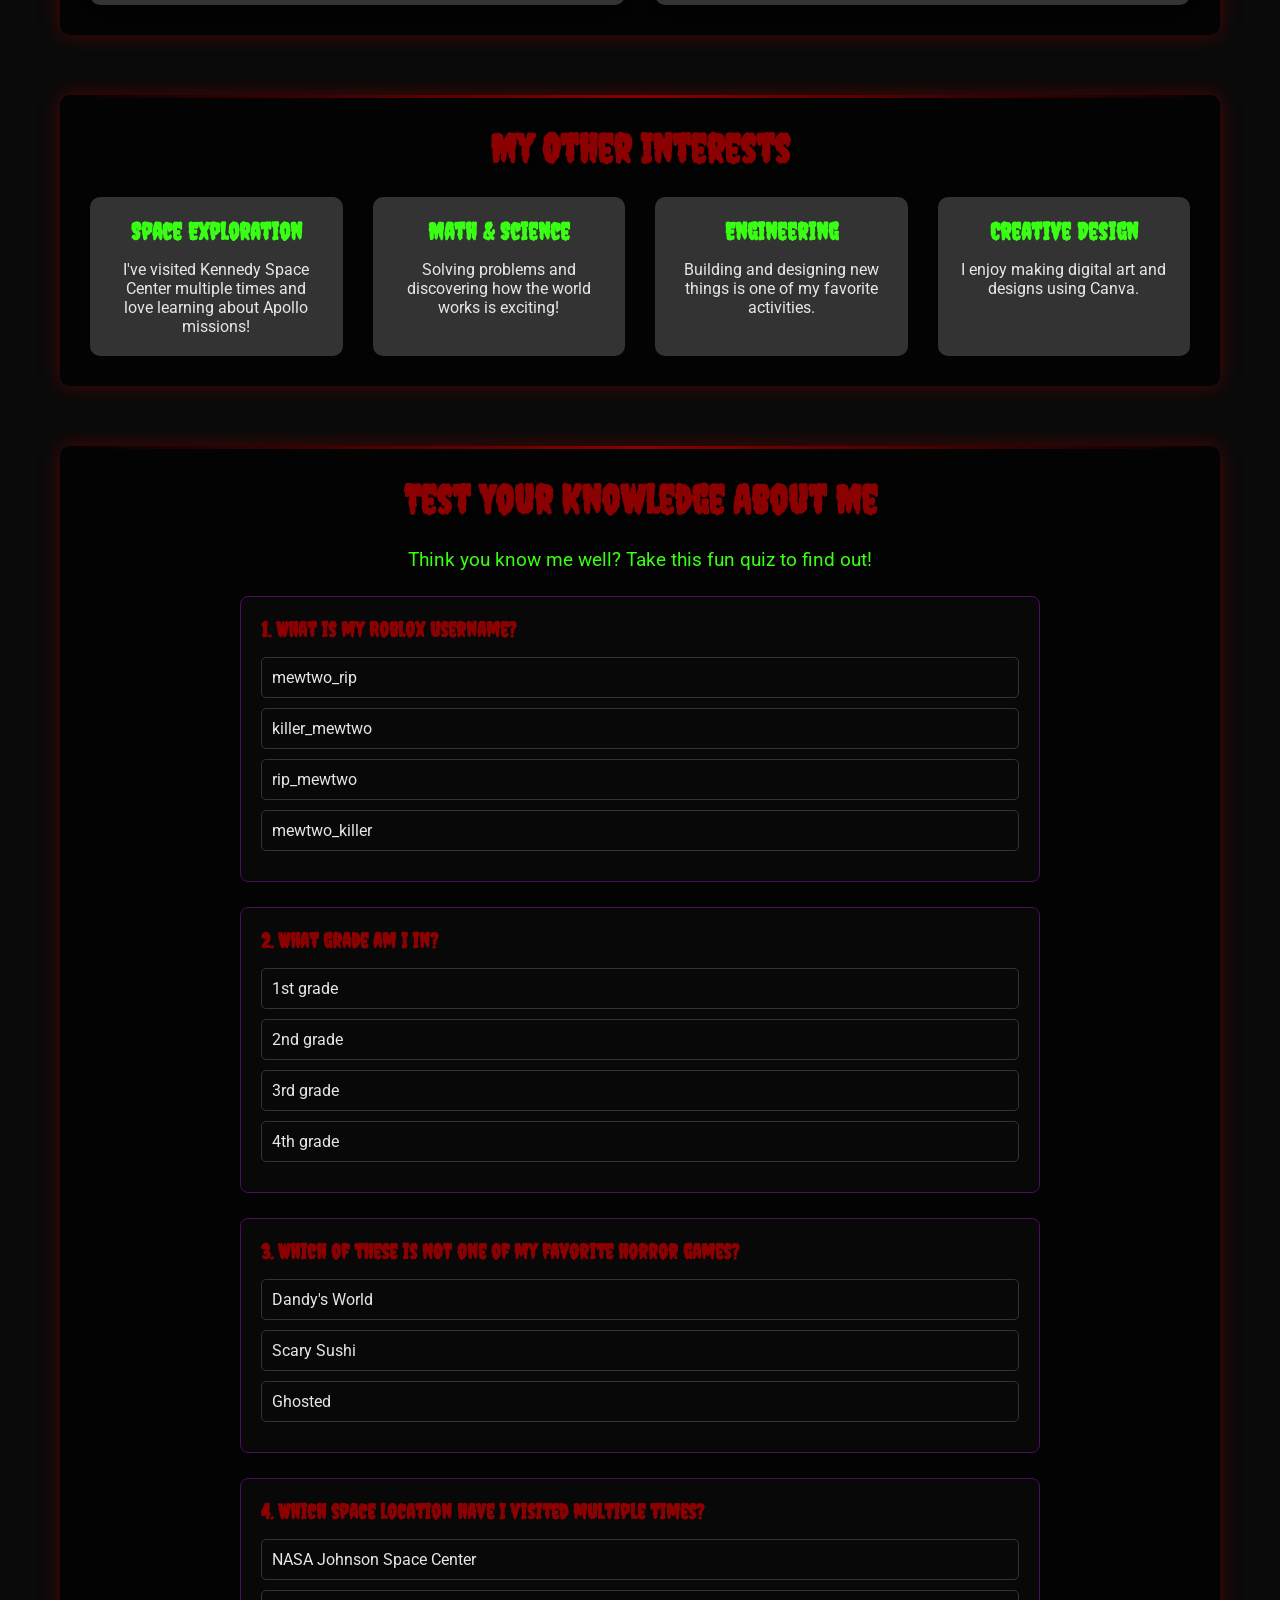
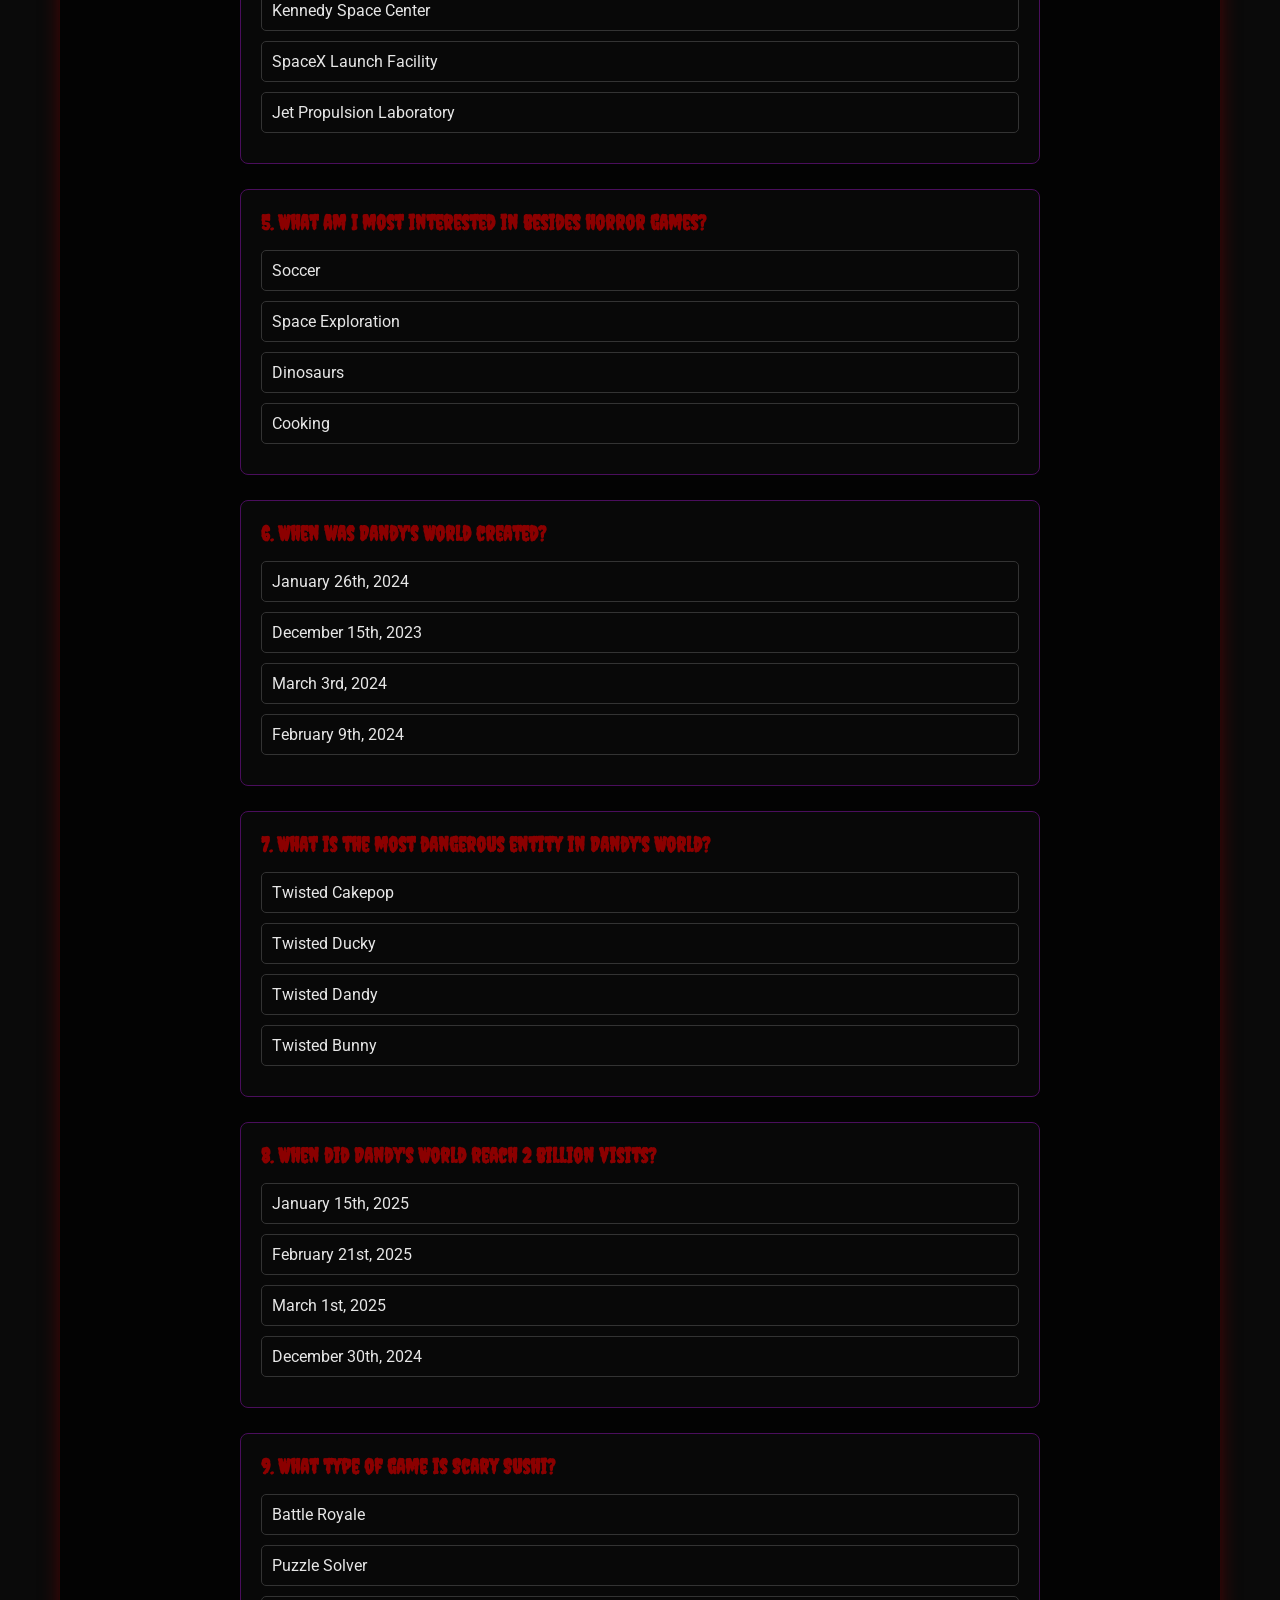
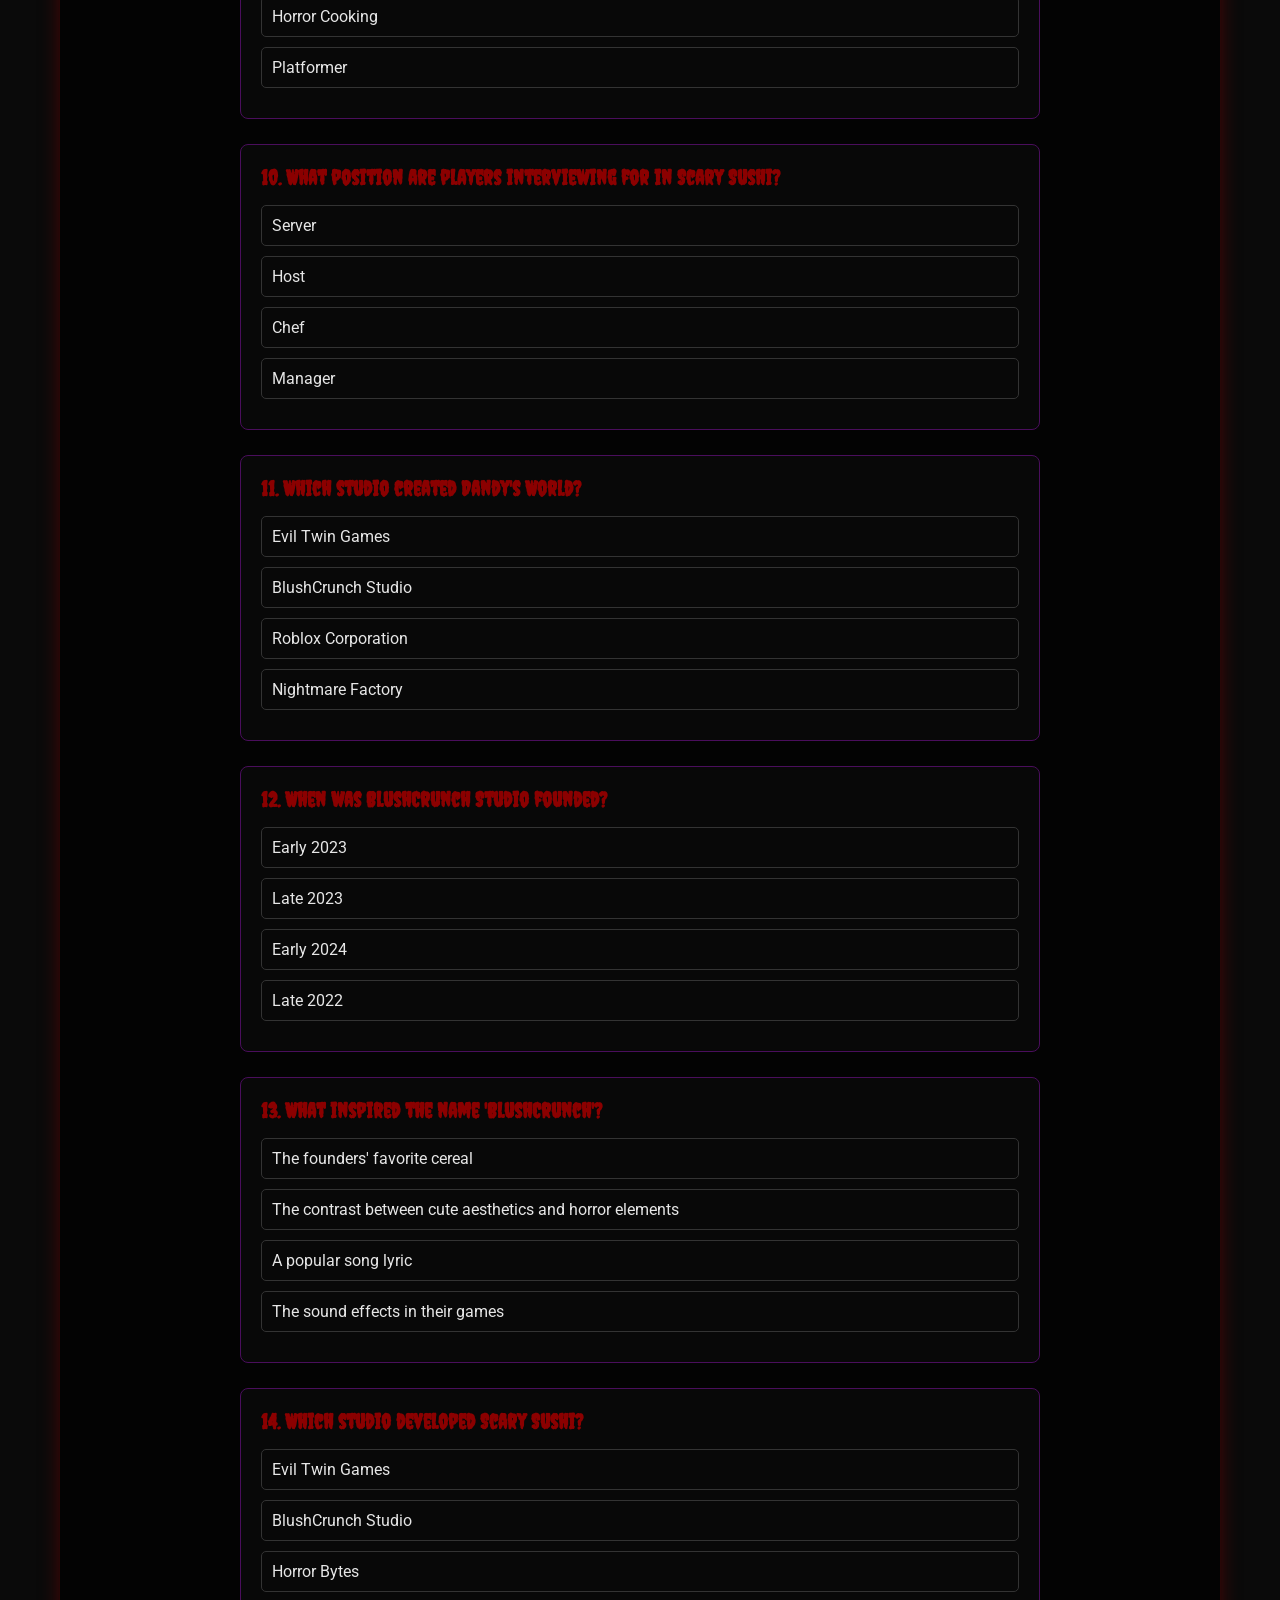
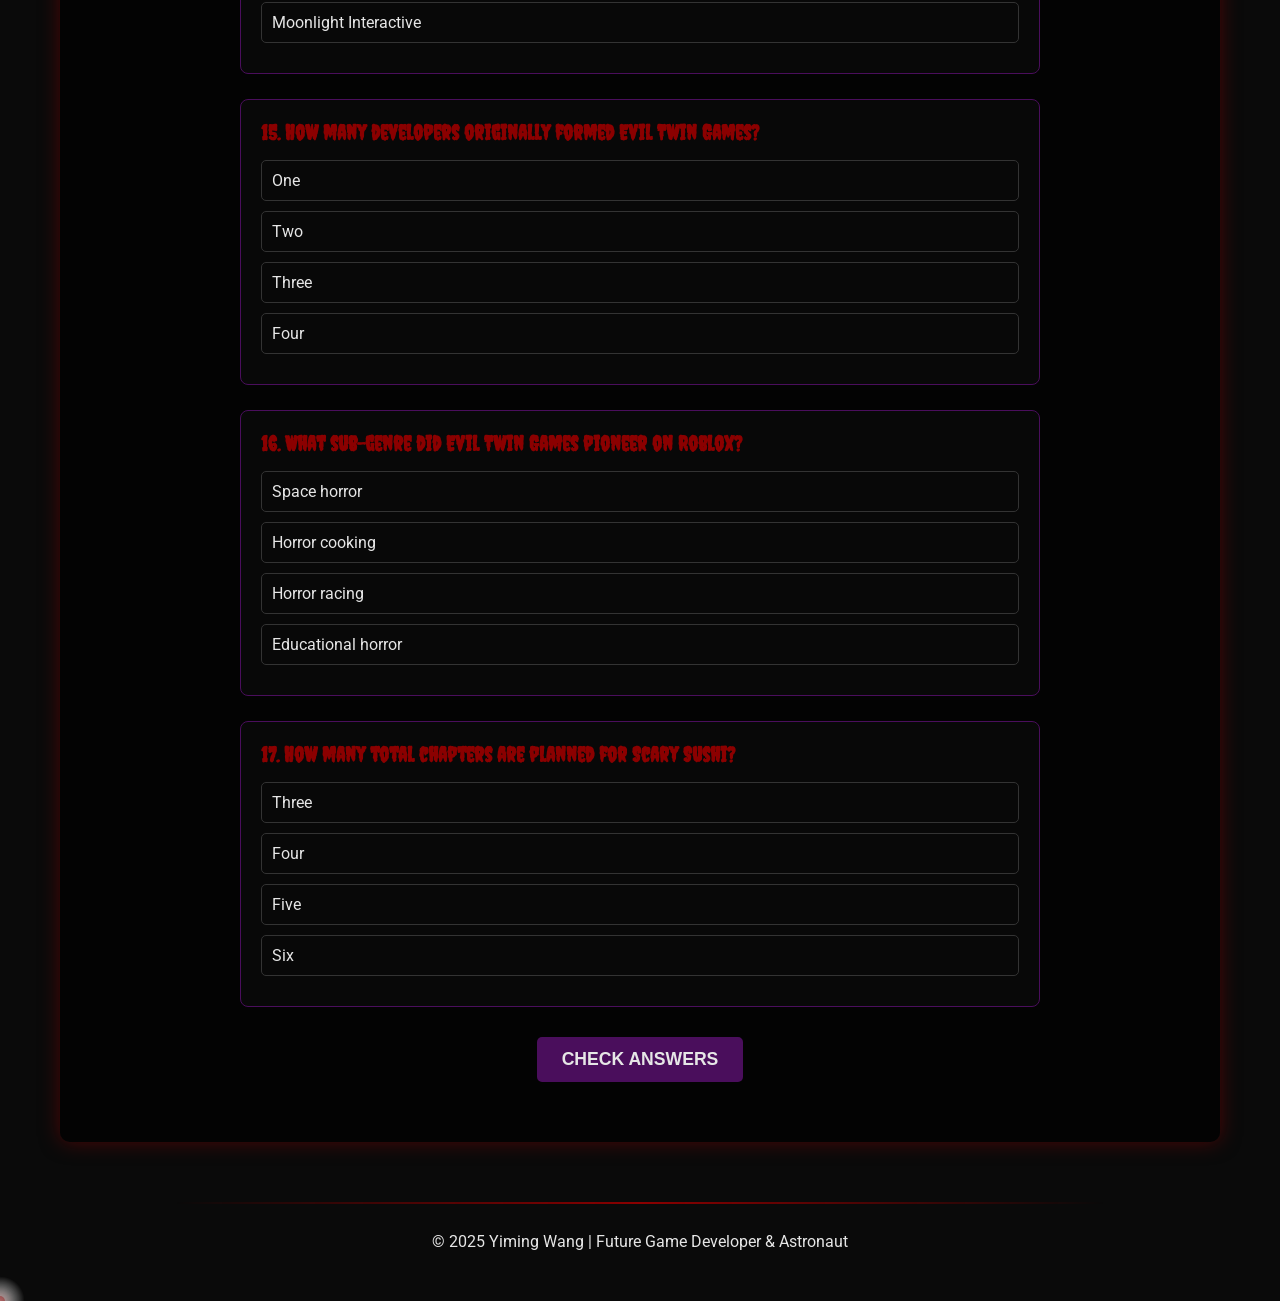
==== commit fc1a0fdb: "picture" ====
--- a/index.html
+++ b/index.html
@@ -39,6 +39,7 @@
                 <ul class="main-nav">
                     <li><a href="#about">About</a></li>
                     <li><a href="#games">Games</a></li>
+                    <li><a href="#creators">Creators</a></li>
                     <li><a href="#interests">Interests</a></li>
                     <li><a href="#quiz">Quiz</a></li>
                 </ul>
@@ -65,17 +66,32 @@
                         <div class="game-image dandys-world" role="img" aria-label="Dandy's World game screenshot showing the creepy amusement park"></div>
                         <h3>Dandy's World</h3>
                         <p>Survive the creepy amusement park if you dare!</p>
-                        <p class="game-creator">by <a href="#" class="creator-link" data-creator="blushcrunch">BlushCrunch Studio</a></p>
                     </article>
                     <article class="game-card" data-game="scary-sushi">
                         <div class="game-image scary-sushi" role="img" aria-label="Scary Sushi game screenshot showing the horror-themed sushi restaurant"></div>
                         <h3>Scary Sushi</h3>
                         <p>Where delicious food turns into your worst nightmare!</p>
-                        <p class="game-creator">by <a href="#" class="creator-link" data-creator="eviltwin">Evil Twin Games</a></p>
-                    </article>
-                </div>
-            </section>
-
+                    </article>
+                </div>
+            </section>
+
+            <section id="creators" class="creators">
+                <h2>Game Creators</h2>
+                <div class="creator-cards">
+                    <article class="creator-card" data-creator="blushcrunch">
+                        <div class="creator-logo blushcrunch-logo" role="img" aria-label="BlushCrunch Studio logo"></div>
+                        <h3>BlushCrunch Studio</h3>
+                        <p>Creators of Dandy's World</p>
+                        <button class="creator-info-btn" data-creator="blushcrunch">Learn More</button>
+                    </article>
+                    <article class="creator-card" data-creator="eviltwin">
+                        <div class="creator-logo eviltwin-logo" role="img" aria-label="Evil Twin Games logo"></div>
+                        <h3>Evil Twin Games</h3>
+                        <p>Developers of Scary Sushi</p>
+                        <button class="creator-info-btn" data-creator="eviltwin">Learn More</button>
+                    </article>
+                </div>
+            </section>
             
             <section id="interests" class="interests">
                 <h2>My Other Interests</h2>
--- a/styles.css
+++ b/styles.css
@@ -221,6 +221,81 @@
 .creator-link:hover {
     color: var(--blood-red);
     text-shadow: 0 0 5px var(--blood-red);
+}
+
+/* Creators Section */
+.creator-cards {
+    display: grid;
+    grid-template-columns: repeat(auto-fit, minmax(240px, 1fr));
+    gap: 30px;
+}
+
+.creator-card {
+    background-color: var(--misty-gray);
+    border-radius: 10px;
+    overflow: hidden;
+    padding-bottom: 20px;
+    transition: all 0.3s ease;
+    box-shadow: 0 5px 15px rgba(0, 0, 0, 0.5);
+    text-align: center;
+}
+
+.creator-card:hover {
+    transform: translateY(-10px);
+    box-shadow: 0 15px 25px rgba(139, 0, 0, 0.6);
+}
+
+.creator-logo {
+    height: 150px;
+    background-size: contain;
+    background-position: center;
+    background-repeat: no-repeat;
+    margin: 20px auto;
+    opacity: 0.9;
+    transition: all 0.3s ease;
+}
+
+.creator-card:hover .creator-logo {
+    opacity: 1;
+    transform: scale(1.05);
+}
+
+.blushcrunch-logo {
+    background-image: url('images/BlushCrunchLogo.webp');
+}
+
+.eviltwin-logo {
+    background-image: url('images/h.webp');
+}
+
+.creator-card h3 {
+    font-family: 'Creepster', cursive;
+    color: var(--toxic-green);
+    font-size: 1.5rem;
+    margin-bottom: 10px;
+}
+
+.creator-card p {
+    color: var(--bone-white);
+    font-size: 1rem;
+    margin-bottom: 20px;
+}
+
+.creator-info-btn {
+    background-color: var(--eerie-purple);
+    color: var(--bone-white);
+    border: none;
+    padding: 8px 15px;
+    font-size: 0.9rem;
+    cursor: pointer;
+    border-radius: 5px;
+    transition: all 0.3s ease;
+}
+
+.creator-info-btn:hover {
+    background-color: var(--blood-red);
+    transform: translateY(-3px);
+    box-shadow: 0 5px 10px rgba(0, 0, 0, 0.3);
 }
 
 /* Interests Section */
--- a/styles.css
+++ b/styles.css
@@ -221,6 +221,81 @@
 .creator-link:hover {
     color: var(--blood-red);
     text-shadow: 0 0 5px var(--blood-red);
+}
+
+/* Creators Section */
+.creator-cards {
+    display: grid;
+    grid-template-columns: repeat(auto-fit, minmax(240px, 1fr));
+    gap: 30px;
+}
+
+.creator-card {
+    background-color: var(--misty-gray);
+    border-radius: 10px;
+    overflow: hidden;
+    padding-bottom: 20px;
+    transition: all 0.3s ease;
+    box-shadow: 0 5px 15px rgba(0, 0, 0, 0.5);
+    text-align: center;
+}
+
+.creator-card:hover {
+    transform: translateY(-10px);
+    box-shadow: 0 15px 25px rgba(139, 0, 0, 0.6);
+}
+
+.creator-logo {
+    height: 150px;
+    background-size: contain;
+    background-position: center;
+    background-repeat: no-repeat;
+    margin: 20px auto;
+    opacity: 0.9;
+    transition: all 0.3s ease;
+}
+
+.creator-card:hover .creator-logo {
+    opacity: 1;
+    transform: scale(1.05);
+}
+
+.blushcrunch-logo {
+    background-image: url('images/BlushCrunchLogo.webp');
+}
+
+.eviltwin-logo {
+    background-image: url('images/h.webp');
+}
+
+.creator-card h3 {
+    font-family: 'Creepster', cursive;
+    color: var(--toxic-green);
+    font-size: 1.5rem;
+    margin-bottom: 10px;
+}
+
+.creator-card p {
+    color: var(--bone-white);
+    font-size: 1rem;
+    margin-bottom: 20px;
+}
+
+.creator-info-btn {
+    background-color: var(--eerie-purple);
+    color: var(--bone-white);
+    border: none;
+    padding: 8px 15px;
+    font-size: 0.9rem;
+    cursor: pointer;
+    border-radius: 5px;
+    transition: all 0.3s ease;
+}
+
+.creator-info-btn:hover {
+    background-color: var(--blood-red);
+    transform: translateY(-3px);
+    box-shadow: 0 5px 10px rgba(0, 0, 0, 0.3);
 }
 
 /* Interests Section */
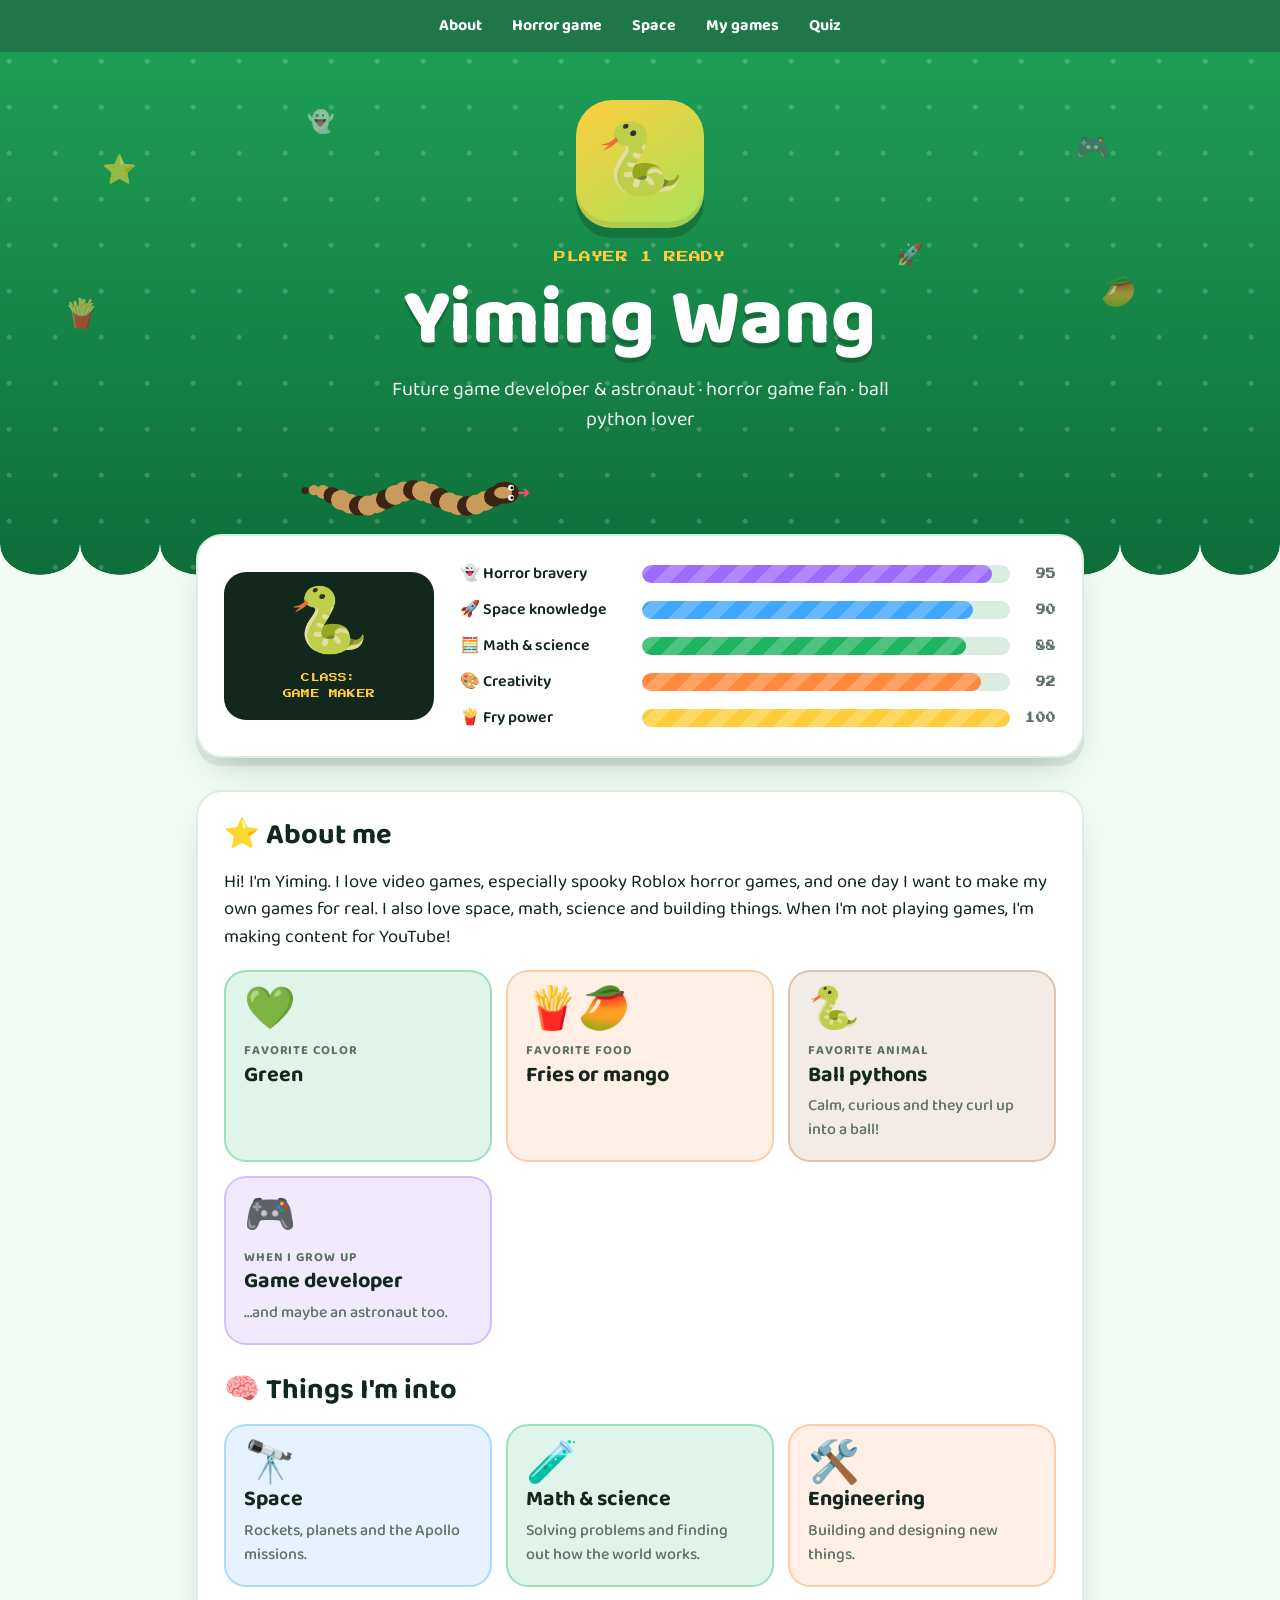
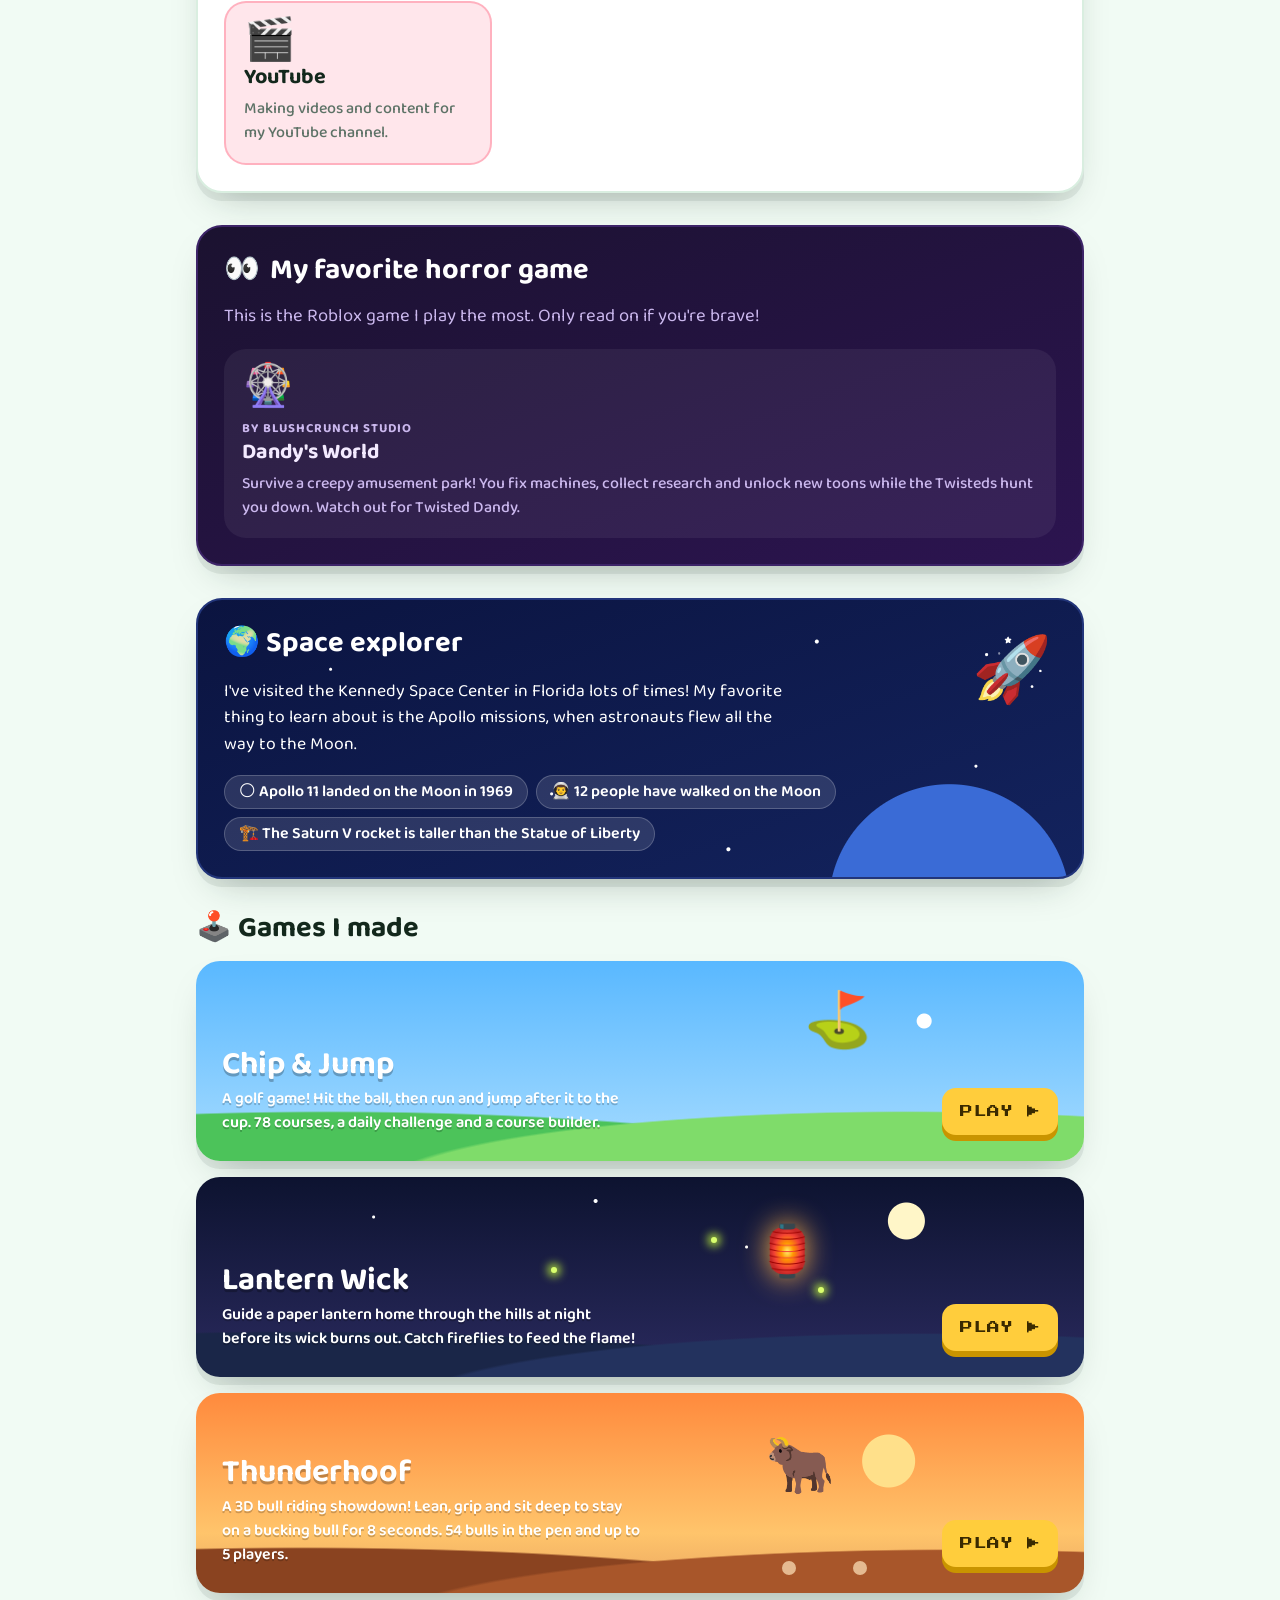
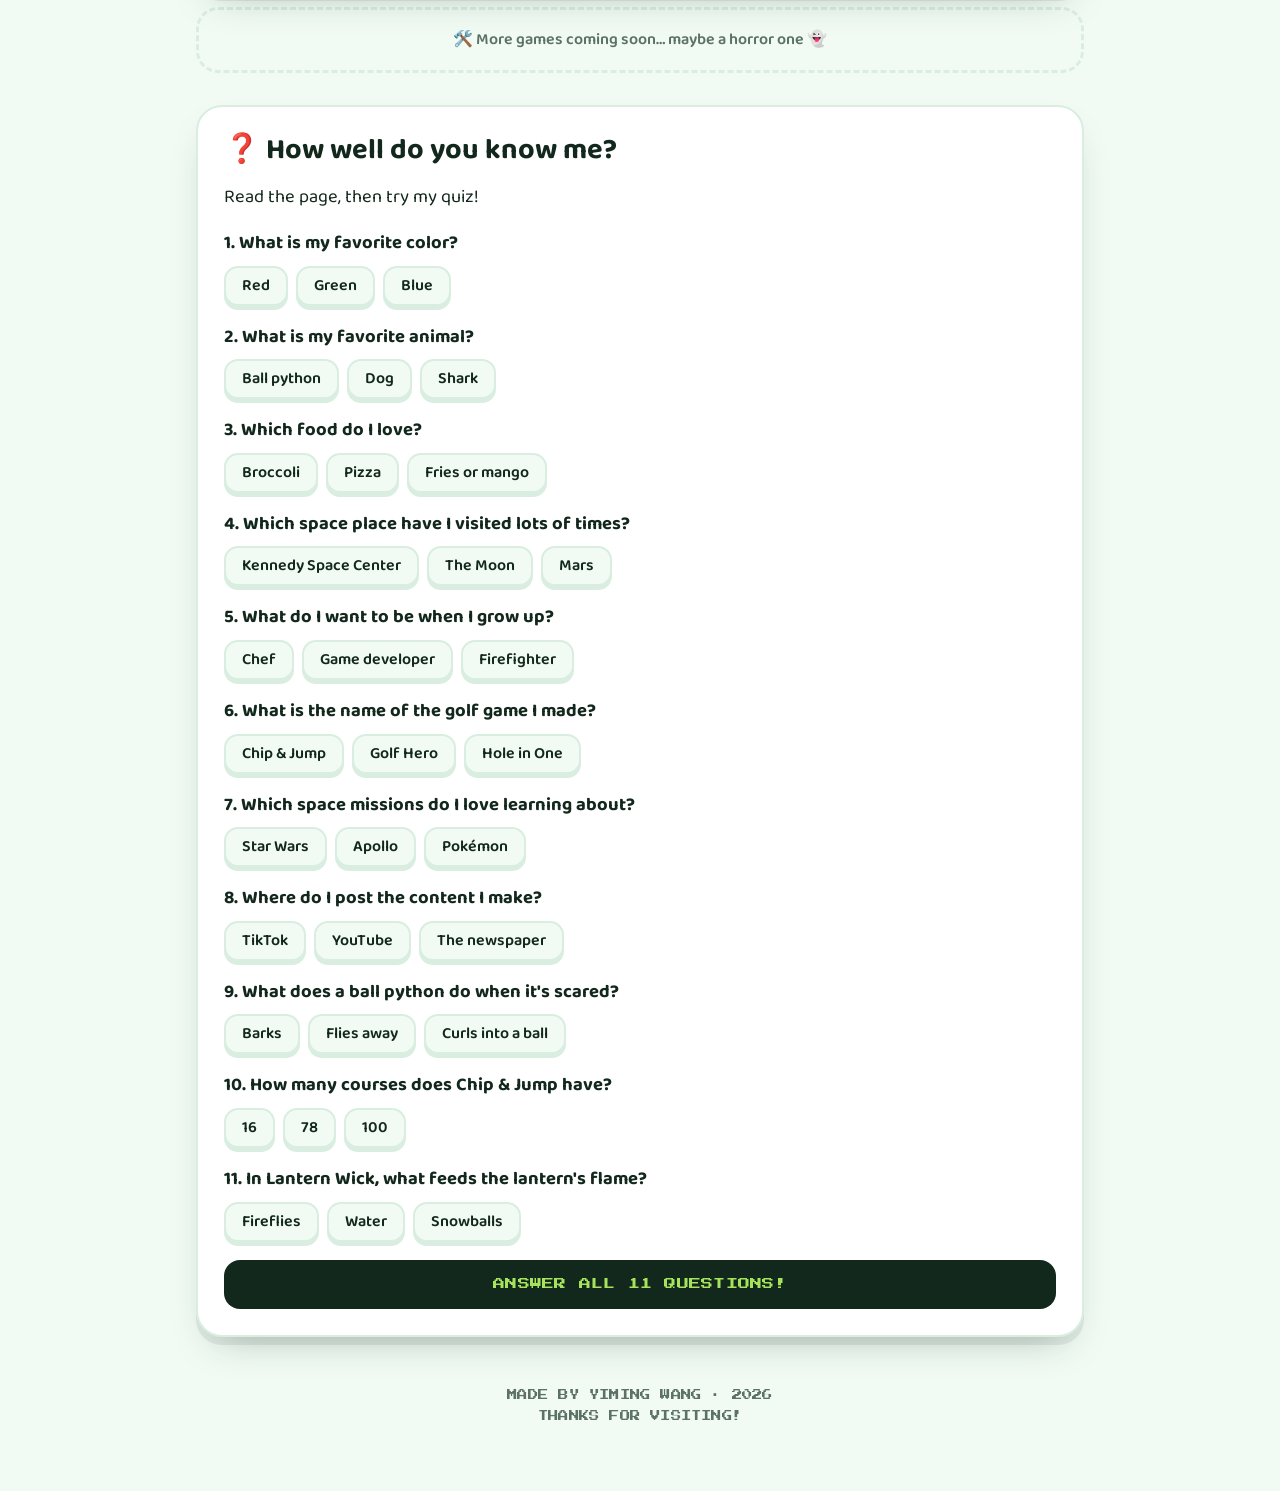
==== commit 9ac16e9e: "Replace homepage with new game-themed site Adds Chip & Jump, Lantern Wick and Thunderhoof games.  Co" ====
--- a/index.html
+++ b/index.html
@@ -1,255 +1,542 @@
-<!DOCTYPE html>
+<!doctype html>
 <html lang="en">
 <head>
-    <meta charset="UTF-8">
-    <meta name="viewport" content="width=device-width, initial-scale=1.0">
-    <title>Yiming Wang - Roblox Horror Games | Dandy's World & Scary Sushi Fan</title>
-    <meta name="description" content="Explore Yiming Wang's world of Roblox horror gaming, featuring Dandy's World and Scary Sushi. Join rip_mewtwo for spooky adventures and space exploration insights.">
-    <meta name="keywords" content="Yiming Wang, Roblox, horror games, Dandy's World, Scary Sushi, rip_mewtwo, space exploration">
-    <meta name="author" content="Yiming Wang">
-    <meta name="robots" content="index, follow">
-    <link rel="canonical" href="https://thechoseone2025.github.io/">
-    
-    <!-- Performance Optimization -->
-    <link rel="preload" href="styles.css" as="style">
-    <link rel="preload" href="script.js" as="script">
-    <link rel="preload" href="cursor-options.js" as="script">
-    <link rel="preload" href="https://fonts.googleapis.com/css2?family=Creepster&family=Roboto:wght@300;400;700&display=swap" as="style">
-    <meta http-equiv="Cache-control" content="public, max-age=31536000">
-    
-    <!-- Open Graph / Social Media -->
-    <meta property="og:title" content="Yiming Wang - Roblox Horror Gaming World">
-    <meta property="og:description" content="Join Yiming Wang (rip_mewtwo) on a journey through Roblox horror games like Dandy's World and Scary Sushi.">
-    <meta property="og:type" content="website">
-    <meta property="og:url" content="https://thechoseone2025.github.io/">
-    
-    <link rel="stylesheet" href="styles.css">
-    <link rel="preconnect" href="https://fonts.googleapis.com">
-    <link rel="preconnect" href="https://fonts.gstatic.com" crossorigin>
-    <link href="https://fonts.googleapis.com/css2?family=Creepster&family=Roboto:wght@300;400;700&display=swap" rel="stylesheet">
+<meta charset="utf-8">
+<meta name="viewport" content="width=device-width, initial-scale=1">
+<title>Yiming Wang</title>
+<link rel="preconnect" href="https://fonts.googleapis.com">
+<link href="https://fonts.googleapis.com/css2?family=Baloo+2:wght@500;600;700;800&family=Press+Start+2P&display=swap" rel="stylesheet">
+<style>
+  :root {
+    --bg: #f1fbf4;
+    --card: #ffffff;
+    --ink: #13281c;
+    --muted: #5d7266;
+    --line: #d9eee0;
+    --green: #1fb45f;
+    --green-dark: #11793e;
+    --lime: #a6e35a;
+    --yellow: #ffcd3c;
+    --orange: #ff8a3d;
+    --blue: #3fa7ff;
+    --purple: #9c6bff;
+    --red: #ff4d6d;
+    --hero-top: #1d9e55;
+    --hero-bottom: #0e6b38;
+    --shadow: 0 8px 0 rgba(19, 40, 28, 0.08), 0 18px 40px -20px rgba(19, 40, 28, 0.35);
+  }
+  @media (prefers-color-scheme: dark) {
+    :root {
+      --bg: #0b1a12;
+      --card: #13281c;
+      --ink: #eafbef;
+      --muted: #9dbba8;
+      --line: #23432f;
+      --hero-top: #136b3a;
+      --hero-bottom: #0a3d21;
+      --shadow: 0 8px 0 rgba(0, 0, 0, 0.3), 0 18px 40px -20px rgba(0, 0, 0, 0.7);
+    }
+  }
+  * { box-sizing: border-box; }
+  html { scroll-behavior: smooth; }
+  body {
+    margin: 0;
+    font-family: "Baloo 2", system-ui, sans-serif;
+    background: var(--bg);
+    color: var(--ink);
+    line-height: 1.5;
+    overflow-x: hidden;
+  }
+  .pixel { font-family: "Press Start 2P", monospace; letter-spacing: 0.02em; }
+
+  /* ---------- Nav ---------- */
+  nav {
+    position: sticky; top: 0; z-index: 5;
+    background: color-mix(in srgb, var(--hero-bottom) 92%, transparent);
+    backdrop-filter: blur(8px);
+    display: flex; justify-content: center; flex-wrap: wrap; gap: 4px 6px;
+    padding: 10px 16px;
+  }
+  nav a {
+    color: #fff; text-decoration: none; font-weight: 700;
+    padding: 4px 12px; border-radius: 999px;
+  }
+  nav a:hover { background: rgba(255,255,255,0.16); }
+
+  /* ---------- Hero ---------- */
+  .hero {
+    position: relative;
+    background:
+      radial-gradient(circle at 20% 20%, rgba(255,255,255,0.18) 0 2px, transparent 3px) 0 0 / 46px 46px,
+      linear-gradient(180deg, var(--hero-top), var(--hero-bottom));
+    color: #fff;
+    text-align: center;
+    padding: 48px 16px 170px;
+    overflow: hidden;
+  }
+  .hero::after {
+    content: "";
+    position: absolute; left: 0; right: 0; bottom: -1px; height: 60px;
+    background: var(--bg);
+    -webkit-mask: radial-gradient(40px 30px at 40px 0, transparent 98%, #000) 0 0 / 80px 60px repeat-x;
+            mask: radial-gradient(40px 30px at 40px 0, transparent 98%, #000) 0 0 / 80px 60px repeat-x;
+  }
+  .float {
+    position: absolute; font-size: 28px; opacity: 0.55;
+    animation: drift 7s ease-in-out infinite;
+  }
+  @keyframes drift { 50% { transform: translateY(-14px) rotate(10deg); } }
+
+  .avatar {
+    width: 128px; height: 128px; margin: 0 auto 20px;
+    border-radius: 36px;
+    background: linear-gradient(145deg, var(--yellow), var(--lime));
+    display: grid; place-items: center;
+    font-size: 70px; cursor: pointer;
+    box-shadow: 0 10px 0 rgba(0,0,0,0.18), inset 0 -6px 0 rgba(0,0,0,0.08);
+    animation: bob 3s ease-in-out infinite;
+    user-select: none;
+  }
+  @keyframes bob { 50% { transform: translateY(-10px) rotate(-4deg); } }
+
+  .hello { font-size: 0.75rem; color: var(--yellow); margin: 0 0 14px; }
+  h1 {
+    font-size: clamp(2.8rem, 11vw, 5rem);
+    font-weight: 800; margin: 0; line-height: 1;
+    text-shadow: 0 5px 0 rgba(0,0,0,0.18);
+  }
+  .tagline { font-size: 1.25rem; margin: 14px auto 0; opacity: 0.92; max-width: 560px; }
+
+  .snake-lane {
+    position: absolute; left: 0; right: 0; bottom: 84px; height: 44px;
+    pointer-events: none;
+  }
+  #snake { position: absolute; top: 0; left: 0; overflow: visible; }
+
+  /* ---------- Layout ---------- */
+  .wrap { max-width: 920px; margin: -70px auto 0; padding: 0 16px 64px; position: relative; }
+  .card {
+    background: var(--card); border-radius: 26px; padding: 26px;
+    box-shadow: var(--shadow); border: 2px solid var(--line);
+  }
+  h2 { margin: 0 0 16px; font-size: 1.8rem; line-height: 1.2; display: flex; align-items: center; gap: 10px; }
+  section { margin-top: 32px; scroll-margin-top: 70px; }
+  .lead { margin-top: 0; font-size: 1.15rem; }
+
+  /* ---------- Character card ---------- */
+  .player { display: grid; grid-template-columns: 210px 1fr; gap: 26px; align-items: center; }
+  .badge {
+    background: var(--ink); color: var(--lime);
+    border-radius: 22px; padding: 18px; text-align: center;
+  }
+  .badge .big { font-size: 64px; line-height: 1.1; }
+  .badge small { display: block; font-size: 0.55rem; color: var(--yellow); margin-top: 10px; line-height: 1.8; }
+  .stats { display: grid; gap: 12px; }
+  .stat-row { display: grid; grid-template-columns: 170px 1fr 34px; align-items: center; gap: 12px; font-weight: 600; }
+  .bar { height: 18px; border-radius: 999px; background: var(--line); overflow: hidden; }
+  .bar i {
+    display: block; height: 100%; width: 0; border-radius: 999px;
+    background: repeating-linear-gradient(-45deg, var(--c) 0 12px, color-mix(in srgb, var(--c) 80%, #fff) 12px 24px);
+    transition: width 1.4s cubic-bezier(.2,.8,.2,1);
+  }
+  .stat-row .num { font-size: 0.6rem; color: var(--muted); text-align: right; }
+
+  /* ---------- Tiles ---------- */
+  .grid { display: grid; grid-template-columns: repeat(auto-fit, minmax(200px, 1fr)); gap: 14px; }
+  .tile {
+    border-radius: 22px; padding: 18px;
+    background: color-mix(in srgb, var(--c) 14%, var(--card));
+    border: 2px solid color-mix(in srgb, var(--c) 35%, transparent);
+    transition: transform .2s;
+  }
+  .tile:hover { transform: translateY(-4px) rotate(-1deg); }
+  .tile .emoji { font-size: 2.6rem; line-height: 1; }
+  .tile b { display: block; font-size: 0.8rem; color: var(--muted); font-weight: 700; margin-top: 10px; text-transform: uppercase; letter-spacing: .07em; }
+  .tile h3 { margin: 2px 0 0; font-size: 1.35rem; line-height: 1.2; }
+  .tile p { margin: 6px 0 0; color: var(--muted); font-weight: 500; }
+
+  /* ---------- Horror games ---------- */
+  .spooky {
+    background: linear-gradient(160deg, #1b1230, #2c1450);
+    color: #f3eaff; border: 2px solid #3d2468;
+  }
+  .spooky h2 { color: #fff; }
+  .spooky .lead { color: #cbb8ee; }
+  .spooky .tile {
+    background: rgba(255,255,255,0.06);
+    border-color: rgba(255,255,255,0.12);
+  }
+  .spooky .tile p, .spooky .tile b { color: #cbb8ee; }
+  .spooky .tile:hover { transform: translateY(-4px) rotate(1deg); }
+  .eyes { animation: blink 4s infinite; display: inline-block; }
+  @keyframes blink { 0%, 92%, 100% { transform: scaleY(1); } 95% { transform: scaleY(0.1); } }
+
+  /* ---------- Space ---------- */
+  .space {
+    position: relative; overflow: hidden; color: #fff;
+    background:
+      radial-gradient(circle at 15% 25%, #fff 0 1px, transparent 2px),
+      radial-gradient(circle at 70% 15%, #fff 0 1.5px, transparent 2.5px),
+      radial-gradient(circle at 40% 70%, #fff 0 1px, transparent 2px),
+      radial-gradient(circle at 88% 60%, #fff 0 1px, transparent 2px),
+      radial-gradient(circle at 60% 90%, #fff 0 1.5px, transparent 2.5px),
+      radial-gradient(circle at 85% 110%, #3a6bd6 0 120px, transparent 121px),
+      linear-gradient(160deg, #0b1440, #13235e);
+    border: 2px solid #22357a;
+  }
+  .space h2 { color: #fff; }
+  .space p { max-width: min(560px, calc(100% - 80px)); font-size: 1.1rem; }
+  .rocket { position: absolute; right: 30px; top: 26px; font-size: 64px; animation: launch 4s ease-in-out infinite; }
+  @keyframes launch { 50% { transform: translate(6px, -12px) rotate(-6deg); } }
+  .facts { display: flex; flex-wrap: wrap; gap: 8px; margin-top: 14px; }
+  .facts span {
+    background: rgba(255,255,255,0.12); border: 1px solid rgba(255,255,255,0.2);
+    border-radius: 999px; padding: 4px 14px; font-weight: 600;
+  }
+
+  /* ---------- Games I made ---------- */
+  .game {
+    display: grid; grid-template-columns: 1fr auto; align-items: end; gap: 16px;
+    text-decoration: none; color: #fff;
+    border-radius: 24px; padding: 26px; min-height: 200px;
+    background:
+      radial-gradient(circle at 82% 30%, #ffffff 0 7px, transparent 8px),
+      radial-gradient(ellipse 60% 40% at 80% 115%, #7fdc6a 0 98%, transparent),
+      radial-gradient(ellipse 70% 45% at 15% 120%, #4cc35a 0 98%, transparent),
+      linear-gradient(180deg, #59b8ff, #a7dcff);
+    position: relative; overflow: hidden;
+    box-shadow: var(--shadow);
+    transition: transform .2s;
+  }
+  .game:hover { transform: translateY(-4px); }
+  .game .flag { position: absolute; right: 24%; top: 22px; font-size: 54px; animation: wave 2s ease-in-out infinite; transform-origin: bottom left; }
+  @keyframes wave { 50% { transform: rotate(-8deg); } }
+  .game h3 { margin: 0; font-size: 2rem; line-height: 1; text-shadow: 0 3px 0 rgba(0,0,0,0.25); }
+  .game p { margin: 6px 0 0; font-weight: 600; text-shadow: 0 2px 0 rgba(0,0,0,0.2); max-width: 420px; }
+  .play {
+    font-size: 0.8rem; background: var(--yellow); color: #3a2a00;
+    padding: 14px 18px; border-radius: 14px;
+    box-shadow: 0 6px 0 #c99400;
+    transition: transform .1s, box-shadow .1s;
+    white-space: nowrap;
+  }
+  .game:hover .play { transform: translateY(2px); box-shadow: 0 4px 0 #c99400; }
+  .game.night {
+    background:
+      radial-gradient(circle at 80% 22%, #fff6c8 0 18px, transparent 19px),
+      radial-gradient(circle at 20% 20%, #fff 0 1px, transparent 2px),
+      radial-gradient(circle at 45% 12%, #fff 0 1.5px, transparent 2.5px),
+      radial-gradient(circle at 62% 35%, #fff 0 1px, transparent 2px),
+      radial-gradient(ellipse 60% 40% at 82% 118%, #23325e 0 98%, transparent),
+      radial-gradient(ellipse 75% 45% at 12% 122%, #1a2648 0 98%, transparent),
+      linear-gradient(180deg, #0d1330, #2a2a5e);
+    margin-top: 16px;
+  }
+  .game.night .flag { right: 30%; top: 40px; font-size: 50px; animation: glow 2.4s ease-in-out infinite; filter: drop-shadow(0 0 14px #ffb347); }
+  @keyframes glow { 50% { transform: translateY(-6px); filter: drop-shadow(0 0 24px #ffcf6e); } }
+  .game.rodeo {
+    background:
+      radial-gradient(circle at 78% 34%, #ffe08a 0 26px, transparent 27px),
+      radial-gradient(ellipse 65% 40% at 85% 118%, #a8562a 0 98%, transparent),
+      radial-gradient(ellipse 75% 45% at 12% 122%, #8a4320 0 98%, transparent),
+      linear-gradient(180deg, #ff8a3d, #ffc46b 70%, #e8a560);
+    margin-top: 16px;
+  }
+  .game.rodeo .flag { right: 28%; top: 34px; font-size: 56px; animation: buck 0.9s ease-in-out infinite; transform-origin: bottom center; }
+  @keyframes buck { 25% { transform: rotate(-14deg) translateY(-8px); } 60% { transform: rotate(10deg); } }
+  .dust { position: absolute; bottom: 18px; width: 14px; height: 14px; border-radius: 50%; background: rgba(255,230,190,.7); animation: puff 1.8s ease-out infinite; }
+  @keyframes puff { from { transform: scale(.4); opacity: .9; } to { transform: translate(-30px,-14px) scale(2.2); opacity: 0; } }
+  @media (prefers-reduced-motion: reduce) { .game.rodeo .flag, .dust { animation: none; } }
+  .firefly { position: absolute; width: 6px; height: 6px; border-radius: 50%; background: #d9ff6e; box-shadow: 0 0 10px 3px #c8ff3a; animation: fly 5s ease-in-out infinite; }
+  @keyframes fly { 25% { transform: translate(14px,-10px); opacity: .3; } 50% { transform: translate(-6px,-20px); } 75% { transform: translate(-16px,-6px); opacity: .5; } }
+  .soon {
+    margin-top: 14px; border: 3px dashed var(--line); border-radius: 22px;
+    padding: 18px; text-align: center; color: var(--muted); font-weight: 600;
+  }
+
+  /* ---------- Quiz ---------- */
+  .q { margin-bottom: 18px; }
+  .q p { font-weight: 700; font-size: 1.15rem; margin: 0 0 8px; }
+  .opts { display: flex; flex-wrap: wrap; gap: 8px; }
+  .opts button {
+    font: inherit; font-weight: 600; cursor: pointer;
+    background: var(--bg); color: var(--ink);
+    border: 2px solid var(--line); border-radius: 14px; padding: 6px 16px;
+    box-shadow: 0 4px 0 var(--line);
+    transition: transform .1s;
+  }
+  .opts button:hover:not(:disabled) { transform: translateY(-2px); }
+  .opts button.right { background: var(--green); border-color: var(--green-dark); color: #fff; box-shadow: 0 4px 0 var(--green-dark); }
+  .opts button.wrong { background: var(--red); border-color: #c4304c; color: #fff; box-shadow: 0 4px 0 #c4304c; }
+  .opts button:disabled { cursor: default; }
+  .score {
+    margin-top: 6px; padding: 14px; border-radius: 16px; text-align: center;
+    background: var(--ink); color: var(--lime); font-size: 0.75rem; line-height: 1.8;
+  }
+
+  footer { text-align: center; color: var(--muted); margin-top: 48px; font-size: 0.65rem; line-height: 2; }
+
+  .confetti {
+    position: fixed; top: -20px; width: 10px; height: 14px; border-radius: 3px;
+    pointer-events: none; z-index: 10; animation: fall linear forwards;
+  }
+  @keyframes fall { to { transform: translateY(110vh) rotate(720deg); } }
+
+  @media (max-width: 640px) {
+    .player { grid-template-columns: 1fr; }
+    .stat-row { grid-template-columns: 1fr 1.2fr 30px; }
+    .game { grid-template-columns: 1fr; }
+    .game .flag { right: 12%; }
+    .rocket { font-size: 44px; right: 16px; top: 16px; }
+    .float:nth-of-type(3), .float:nth-of-type(4) { display: none; }
+  }
+  @media (prefers-reduced-motion: reduce) {
+    *, *::before, *::after { animation: none !important; transition: none !important; }
+    html { scroll-behavior: auto; }
+  }
+</style>
 </head>
 <body>
-    <div class="container">
-        <header>
-            <div class="name-container">
-                <h1>Yiming Wang</h1>
-                <p class="tagline">Roblox Horror Game Enthusiast & Space Explorer</p>
-            </div>
-            <nav aria-label="Main navigation">
-                <ul class="main-nav">
-                    <li><a href="#about">About</a></li>
-                    <li><a href="#games">Games</a></li>
-                    <li><a href="#creators">Creators</a></li>
-                    <li><a href="#interests">Interests</a></li>
-                    <li><a href="#quiz">Quiz</a></li>
-                </ul>
-            </nav>
-        </header>
-
-        <main>
-            <section id="about" class="about">
-                <h2>About Me</h2>
-                <div class="about-content">
-                    <div class="bio">
-                        <p>Hi! I'm Yiming Wang, a 2nd grader and unprofessional video gamer with a passion for horror games and space exploration!</p>
-                        <p>When I'm not solving math problems or working on science projects, you'll find me navigating the spooky realms of my favorite Roblox games.</p>
-                        <p>Find me on Roblox as <strong>rip_mewtwo</strong>!</p>
-                        <p>I also enjoy drawing game characters and scenes in my free time.</p>
-                    </div>
-                </div>
-            </section>
-
-            <section id="games" class="gaming">
-                <h2>My Favorite Horror Games</h2>
-                <div class="game-cards">
-                    <article class="game-card" data-game="dandys-world">
-                        <div class="game-image dandys-world" role="img" aria-label="Dandy's World game screenshot showing the creepy amusement park"></div>
-                        <h3>Dandy's World</h3>
-                        <p>Survive the creepy amusement park if you dare!</p>
-                    </article>
-                    <article class="game-card" data-game="scary-sushi">
-                        <div class="game-image scary-sushi" role="img" aria-label="Scary Sushi game screenshot showing the horror-themed sushi restaurant"></div>
-                        <h3>Scary Sushi</h3>
-                        <p>Where delicious food turns into your worst nightmare!</p>
-                    </article>
-                </div>
-            </section>
-
-            <section id="creators" class="creators">
-                <h2>Game Creators</h2>
-                <div class="creator-cards">
-                    <article class="creator-card" data-creator="blushcrunch">
-                        <div class="creator-logo blushcrunch-logo" role="img" aria-label="BlushCrunch Studio logo"></div>
-                        <h3>BlushCrunch Studio</h3>
-                        <p>Creators of Dandy's World</p>
-                        <button class="creator-info-btn" data-creator="blushcrunch">Learn More</button>
-                    </article>
-                    <article class="creator-card" data-creator="eviltwin">
-                        <div class="creator-logo eviltwin-logo" role="img" aria-label="Evil Twin Games logo"></div>
-                        <h3>Evil Twin Games</h3>
-                        <p>Developers of Scary Sushi</p>
-                        <button class="creator-info-btn" data-creator="eviltwin">Learn More</button>
-                    </article>
-                </div>
-            </section>
-            
-            <section id="interests" class="interests">
-                <h2>My Other Interests</h2>
-                <div class="interest-grid">
-                    <article class="interest-card space">
-                        <h3>Space Exploration</h3>
-                        <p>I've visited Kennedy Space Center multiple times and love learning about Apollo missions!</p>
-                    </article>
-                    <article class="interest-card math">
-                        <h3>Math & Science</h3>
-                        <p>Solving problems and discovering how the world works is exciting!</p>
-                    </article>
-                    <article class="interest-card engineering">
-                        <h3>Engineering</h3>
-                        <p>Building and designing new things is one of my favorite activities.</p>
-                    </article>
-                    <article class="interest-card design">
-                        <h3>Creative Design</h3>
-                        <p>I enjoy making digital art and designs using Canva.</p>
-                    </article>
-                </div>
-            </section>
-            
-            <section id="quiz" class="quiz">
-                <h2>Test Your Knowledge About Me</h2>
-                <div class="quiz-container">
-                    <p class="quiz-intro">Think you know me well? Take this fun quiz to find out!</p>
-                    <div id="quiz-questions">
-                        <!-- Questions will be loaded by JavaScript -->
-                    </div>
-                    <div class="quiz-controls">
-                        <button id="submit-quiz" class="quiz-button">Check Answers</button>
-                        <button id="reset-quiz" class="quiz-button">Try Again</button>
-                    </div>
-                    <div id="quiz-results" class="quiz-results">
-                        <h3>Your Score: <span id="quiz-score">0</span>/<span id="quiz-total">0</span></h3>
-                        <p id="quiz-message"></p>
-                    </div>
-                </div>
-            </section>
-        </main>
-
-        <footer>
-            <p>© 2025 Yiming Wang | Future Game Developer & Astronaut</p>
-        </footer>
+
+<nav>
+  <a href="#about">About</a>
+  <a href="#horror">Horror game</a>
+  <a href="#space">Space</a>
+  <a href="#games">My games</a>
+  <a href="#quiz">Quiz</a>
+</nav>
+
+<header class="hero">
+  <span class="float" style="left:8%;top:18%">⭐</span>
+  <span class="float" style="left:84%;top:14%;animation-delay:-2s">🎮</span>
+  <span class="float" style="left:5%;top:44%;animation-delay:-4s">🍟</span>
+  <span class="float" style="left:86%;top:40%;animation-delay:-1s">🥭</span>
+  <span class="float" style="left:70%;top:34%;animation-delay:-3s;font-size:22px">🚀</span>
+  <span class="float" style="left:24%;top:10%;animation-delay:-5s;font-size:22px">👻</span>
+
+  <div class="avatar" id="avatar" title="Tap me!">🐍</div>
+  <p class="hello pixel">PLAYER 1 READY</p>
+  <h1>Yiming Wang</h1>
+  <p class="tagline">Future game developer &amp; astronaut · horror game fan · ball python lover</p>
+
+  <div class="snake-lane"><svg id="snake" width="1" height="44"></svg></div>
+</header>
+
+<main class="wrap">
+
+  <!-- Character card -->
+  <div class="card player">
+    <div class="badge">
+      <div class="big">🐍</div>
+      <small class="pixel">CLASS:<br>GAME MAKER</small>
     </div>
-
-    <div class="spider-web top-left"></div>
-    <div class="spider-web top-right"></div>
-    <div class="spider-web bottom-left"></div>
-    <div class="spider-web bottom-right"></div>
-    
-    <div class="floating-ghost ghost1"></div>
-    <div class="floating-ghost ghost2"></div>
-    <div class="floating-ghost ghost3"></div>
-
-    <!-- Game Info Modals -->
-    <div id="dandys-world-modal" class="game-modal">
-        <div class="modal-content">
-            <button class="modal-close" aria-label="Close modal">&times;</button>
-            <div class="modal-header">
-                <h3>Dandy's World</h3>
-            </div>
-            <ul class="fact-list">
-                <li>Dandy's World is a mascot horror survival multiplayer experience created by BlushCrunch Studio.</li>
-                <li>The game was created on January 26th, 2024, but wasn't publicly available until its Alpha release on June 14th, 2024.</li>
-                <li>Players must extract machines, collect research, earn new toons, and survive deadly "twisteds" that roam around pursuing players.</li>
-                <li>The game was inspired by Bendy and the Ink Machine, Dead by Daylight, and Identity V.</li>
-                <li>Dandy's World reached 1 Billion visits on December 26th, 2024 and 2 Billion visits by February 21st, 2025.</li>
-                <li>The world record for highest floor reached in a Glitchless run is 267 on Version 0.7.2.</li>
-                <li>The most dangerous entity is Twisted Dandy, who can instantly kill a toon regardless of how many hearts they have.</li>
-                <li>The highest number of active players was 638,852 on March 14th, 2025, when the Yatta Update was released.</li>
-            </ul>
-        </div>
+    <div class="stats">
+      <div class="stat-row" style="--c: var(--purple)"><span>👻 Horror bravery</span><div class="bar"><i data-w="95"></i></div><span class="num pixel">95</span></div>
+      <div class="stat-row" style="--c: var(--blue)"><span>🚀 Space knowledge</span><div class="bar"><i data-w="90"></i></div><span class="num pixel">90</span></div>
+      <div class="stat-row" style="--c: var(--green)"><span>🧮 Math &amp; science</span><div class="bar"><i data-w="88"></i></div><span class="num pixel">88</span></div>
+      <div class="stat-row" style="--c: var(--orange)"><span>🎨 Creativity</span><div class="bar"><i data-w="92"></i></div><span class="num pixel">92</span></div>
+      <div class="stat-row" style="--c: var(--yellow)"><span>🍟 Fry power</span><div class="bar"><i data-w="100"></i></div><span class="num pixel">100</span></div>
     </div>
-
-    <div id="scary-sushi-modal" class="game-modal">
-        <div class="modal-content">
-            <button class="modal-close" aria-label="Close modal">&times;</button>
-            <div class="modal-header">
-                <h3>Scary Sushi</h3>
-            </div>
-            <ul class="fact-list">
-                <li>Scary Sushi is a horror, cooking-based Roblox game created by Evil Twin Games.</li>
-                <li>Players take part in a group interview for a Chef position at the notorious Moonlight Sushi restaurant.</li>
-                <li>Midway through the interview, a group called the Night Keepers warns that this is no ordinary restaurant and that you must escape.</li>
-                <li>The game features multiple entities including Norman, Oscar, Ivy, Flame, Triplets, Blob, and Kiyoku.</li>
-                <li>Players must cook sushi dishes while avoiding monsters throughout the game.</li>
-                <li>The game has expanded to include Chapter 2, with more chapters planned.</li>
-                <li>There are different game modes including Story mode and Survival mode.</li>
-                <li>Players must find ingredients in special rooms and use cooking stations to prepare dishes.</li>
-            </ul>
-        </div>
+  </div>
+
+  <!-- About -->
+  <section id="about" class="card">
+    <h2>⭐ About me</h2>
+    <p class="lead">Hi! I'm Yiming. I love video games, especially spooky Roblox horror games, and one day I want to make my own games for real. I also love space, math, science and building things. When I'm not playing games, I'm making content for YouTube!</p>
+    <div class="grid">
+      <div class="tile" style="--c:#1fb45f"><div class="emoji">💚</div><b>Favorite color</b><h3>Green</h3></div>
+      <div class="tile" style="--c:#ff8a3d"><div class="emoji">🍟🥭</div><b>Favorite food</b><h3>Fries or mango</h3></div>
+      <div class="tile" style="--c:#a9774a"><div class="emoji">🐍</div><b>Favorite animal</b><h3>Ball pythons</h3><p>Calm, curious and they curl up into a ball!</p></div>
+      <div class="tile" style="--c:#9c6bff"><div class="emoji">🎮</div><b>When I grow up</b><h3>Game developer</h3><p>…and maybe an astronaut too.</p></div>
     </div>
 
-    <!-- Game Creator Info Modals -->
-    <div id="blushcrunch-modal" class="game-modal">
-        <div class="modal-content">
-            <button class="modal-close" aria-label="Close modal">&times;</button>
-            <div class="modal-header">
-                <h3>BlushCrunch Studio</h3>
-            </div>
-            <ul class="fact-list">
-                <li>BlushCrunch Studio is the development team behind the popular Roblox horror game Dandy's World.</li>
-                <li>The studio was founded in late 2023 by a team of experienced Roblox developers.</li>
-                <li>Before Dandy's World, the team worked on smaller projects that helped them perfect their horror game mechanics.</li>
-                <li>BlushCrunch focuses on creating immersive horror experiences with unique art styles.</li>
-                <li>The name "BlushCrunch" was inspired by the contrast between cute aesthetics and horror elements in their games.</li>
-                <li>The studio is known for its regular content updates and strong community engagement.</li>
-                <li>They often host special in-game events during holidays like Halloween and Christmas.</li>
-                <li>BlushCrunch's development philosophy centers on "horror that's both accessible and challenging."</li>
-            </ul>
-        </div>
+    <h2 style="margin-top:28px">🧠 Things I'm into</h2>
+    <div class="grid">
+      <div class="tile" style="--c:#3fa7ff"><div class="emoji">🔭</div><h3>Space</h3><p>Rockets, planets and the Apollo missions.</p></div>
+      <div class="tile" style="--c:#1fb45f"><div class="emoji">🧪</div><h3>Math &amp; science</h3><p>Solving problems and finding out how the world works.</p></div>
+      <div class="tile" style="--c:#ff8a3d"><div class="emoji">🛠️</div><h3>Engineering</h3><p>Building and designing new things.</p></div>
+      <div class="tile" style="--c:#ff4d6d"><div class="emoji">🎬</div><h3>YouTube</h3><p>Making videos and content for my YouTube channel.</p></div>
     </div>
-
-    <div id="eviltwin-modal" class="game-modal">
-        <div class="modal-content">
-            <button class="modal-close" aria-label="Close modal">&times;</button>
-            <div class="modal-header">
-                <h3>Evil Twin Games</h3>
-            </div>
-            <ul class="fact-list">
-                <li>Evil Twin Games is the development studio responsible for creating Scary Sushi.</li>
-                <li>The studio was formed in early 2024 by a duo of Roblox developers who were previously known for their puzzle games.</li>
-                <li>Evil Twin Games gets its name from the theme of duality that runs through their games.</li>
-                <li>The studio pioneered the "horror cooking" sub-genre on Roblox, blending survival horror with cooking mechanics.</li>
-                <li>They're known for their detailed environment design and atmospheric sound design.</li>
-                <li>Evil Twin Games has won several Roblox community awards for innovation in gameplay.</li>
-                <li>The developers regularly interact with fans on social media and incorporate player feedback into updates.</li>
-                <li>Their roadmap for Scary Sushi includes at least five chapters in total, with new cooking mechanics in each.</li>
-            </ul>
-        </div>
+  </section>
+
+  <!-- Horror games -->
+  <section id="horror" class="card spooky">
+    <h2><span class="eyes">👀</span> My favorite horror game</h2>
+    <p class="lead">This is the Roblox game I play the most. Only read on if you're brave!</p>
+    <div class="grid">
+      <div class="tile">
+        <div class="emoji">🎡</div>
+        <b>By BlushCrunch Studio</b>
+        <h3>Dandy's World</h3>
+        <p>Survive a creepy amusement park! You fix machines, collect research and unlock new toons while the Twisteds hunt you down. Watch out for Twisted Dandy.</p>
+      </div>
     </div>
-
-    <!-- Structured Data for SEO -->
-    <script type="application/ld+json">
-    {
-      "@context": "https://schema.org",
-      "@type": "ProfilePage",
-      "headline": "Yiming Wang's Horror Gaming World",
-      "author": {
-        "@type": "Person",
-        "name": "Yiming Wang",
-        "knowsAbout": ["Roblox", "Horror Games", "Space Exploration", "Dandy's World", "Scary Sushi"]
-      },
-      "specialty": ["Roblox Horror Games", "Space Exploration"],
-      "mainEntity": {
-        "@type": "Person",
-        "name": "Yiming Wang",
-        "alternateName": "rip_mewtwo",
-        "description": "2nd grader and Roblox horror game enthusiast with a passion for space exploration",
-        "knowsAbout": ["Roblox", "Horror Games", "Space Exploration", "Dandy's World", "Scary Sushi"]
-      }
+  </section>
+
+  <!-- Space -->
+  <section id="space" class="card space">
+    <span class="rocket">🚀</span>
+    <h2>🌍 Space explorer</h2>
+    <p>I've visited the Kennedy Space Center in Florida lots of times! My favorite thing to learn about is the Apollo missions, when astronauts flew all the way to the Moon.</p>
+    <div class="facts">
+      <span>🌕 Apollo 11 landed on the Moon in 1969</span>
+      <span>👨‍🚀 12 people have walked on the Moon</span>
+      <span>🏗️ The Saturn V rocket is taller than the Statue of Liberty</span>
+    </div>
+  </section>
+
+  <!-- Games I made -->
+  <section id="games">
+    <h2>🕹️ Games I made</h2>
+    <a class="game" href="chip-and-jump.html">
+      <span class="flag">⛳</span>
+      <div>
+        <h3>Chip &amp; Jump</h3>
+        <p>A golf game! Hit the ball, then run and jump after it to the cup. 78 courses, a daily challenge and a course builder.</p>
+      </div>
+      <span class="play pixel">PLAY ▶</span>
+    </a>
+    <a class="game night" href="lantern-wick.html">
+      <span class="flag">🏮</span>
+      <span class="firefly" style="left:58%;top:30%"></span>
+      <span class="firefly" style="left:70%;top:55%;animation-delay:-2s"></span>
+      <span class="firefly" style="left:40%;top:45%;animation-delay:-3.5s"></span>
+      <div>
+        <h3>Lantern Wick</h3>
+        <p>Guide a paper lantern home through the hills at night before its wick burns out. Catch fireflies to feed the flame!</p>
+      </div>
+      <span class="play pixel">PLAY ▶</span>
+    </a>
+    <a class="game rodeo" href="thunderhoof.html">
+      <span class="flag">🐂</span>
+      <span class="dust" style="left:66%"></span>
+      <span class="dust" style="left:74%;animation-delay:-.9s"></span>
+      <div>
+        <h3>Thunderhoof</h3>
+        <p>A 3D bull riding showdown! Lean, grip and sit deep to stay on a bucking bull for 8 seconds. 54 bulls in the pen and up to 5 players.</p>
+      </div>
+      <span class="play pixel">PLAY ▶</span>
+    </a>
+    <div class="soon">🛠️ More games coming soon… maybe a horror one 👻</div>
+  </section>
+
+  <!-- Quiz -->
+  <section id="quiz" class="card">
+    <h2>❓ How well do you know me?</h2>
+    <p class="lead">Read the page, then try my quiz!</p>
+    <div id="quiz-box"></div>
+    <div class="score pixel" id="score">ANSWER ALL 11 QUESTIONS!</div>
+  </section>
+
+  <footer class="pixel">MADE BY YIMING WANG · <span id="year"></span><br>THANKS FOR VISITING!</footer>
+</main>
+
+<script>
+  document.getElementById("year").textContent = new Date().getFullYear();
+
+  // Stat bars fill in
+  setTimeout(() => {
+    document.querySelectorAll(".bar i").forEach(b => b.style.width = b.dataset.w + "%");
+  }, 250);
+
+  // Confetti
+  function confetti() {
+    const colors = ["#1fb45f", "#a6e35a", "#ffcd3c", "#ff8a3d", "#3fa7ff", "#9c6bff"];
+    for (let i = 0; i < 90; i++) {
+      const c = document.createElement("div");
+      c.className = "confetti";
+      c.style.left = Math.random() * 100 + "vw";
+      c.style.background = colors[i % colors.length];
+      c.style.animationDuration = 2 + Math.random() * 2 + "s";
+      c.style.animationDelay = Math.random() * 0.6 + "s";
+      document.body.appendChild(c);
+      setTimeout(() => c.remove(), 5000);
     }
-    </script>
-
-    <!-- JavaScript for interactive effects -->
-    <script src="script.js"></script>
-    <script src="cursor-options.js"></script>
+  }
+  document.getElementById("avatar").addEventListener("click", confetti);
+
+  // Quiz
+  const QUIZ = [
+    { q: "What is my favorite color?", a: ["Red", "Green", "Blue"], right: 1 },
+    { q: "What is my favorite animal?", a: ["Ball python", "Dog", "Shark"], right: 0 },
+    { q: "Which food do I love?", a: ["Broccoli", "Pizza", "Fries or mango"], right: 2 },
+    { q: "Which space place have I visited lots of times?", a: ["Kennedy Space Center", "The Moon", "Mars"], right: 0 },
+    { q: "What do I want to be when I grow up?", a: ["Chef", "Game developer", "Firefighter"], right: 1 },
+    { q: "What is the name of the golf game I made?", a: ["Chip & Jump", "Golf Hero", "Hole in One"], right: 0 },
+    { q: "Which space missions do I love learning about?", a: ["Star Wars", "Apollo", "Pokémon"], right: 1 },
+    { q: "Where do I post the content I make?", a: ["TikTok", "YouTube", "The newspaper"], right: 1 },
+    { q: "What does a ball python do when it's scared?", a: ["Barks", "Flies away", "Curls into a ball"], right: 2 },
+    { q: "How many courses does Chip & Jump have?", a: ["16", "78", "100"], right: 1 },
+    { q: "In Lantern Wick, what feeds the lantern's flame?", a: ["Fireflies", "Water", "Snowballs"], right: 0 },
+  ];
+  let answered = 0, correct = 0;
+  const box = document.getElementById("quiz-box");
+  QUIZ.forEach((item, qi) => {
+    const wrap = document.createElement("div");
+    wrap.className = "q";
+    wrap.innerHTML = `<p>${qi + 1}. ${item.q}</p><div class="opts"></div>`;
+    const opts = wrap.querySelector(".opts");
+    item.a.forEach((text, ai) => {
+      const btn = document.createElement("button");
+      btn.textContent = text;
+      btn.onclick = () => {
+        const buttons = opts.querySelectorAll("button");
+        buttons.forEach(b => b.disabled = true);
+        buttons[item.right].classList.add("right");
+        if (ai === item.right) correct++; else btn.classList.add("wrong");
+        answered++;
+        if (answered === QUIZ.length) {
+          const msg = correct === QUIZ.length ? "PERFECT! YOU KNOW ME!" : correct >= 8 ? "NICE JOB!" : "READ AGAIN & RETRY!";
+          document.getElementById("score").textContent = `SCORE: ${correct} / ${QUIZ.length} · ${msg}`;
+          if (correct === QUIZ.length) confetti();
+        } else {
+          document.getElementById("score").textContent = `SCORE: ${correct} / ${answered}`;
+        }
+      };
+      opts.appendChild(btn);
+    });
+    box.appendChild(wrap);
+  });
+
+  // Ball python slithering across the hero
+  const svg = document.getElementById("snake");
+  const NS = "http://www.w3.org/2000/svg";
+  const SEGS = 22, GAP = 9;
+  const parts = [];
+  for (let i = SEGS - 1; i >= 0; i--) {
+    const c = document.createElementNS(NS, "circle");
+    const taper = i > SEGS - 6 ? (SEGS - i) * 1.6 + 2 : 10;
+    c.setAttribute("r", taper);
+    c.setAttribute("fill", i % 3 === 0 ? "#3b2414" : "#c99a5b");
+    svg.appendChild(c);
+    parts[i] = c;
+  }
+  const head = document.createElementNS(NS, "g");
+  head.innerHTML = `
+    <ellipse rx="14" ry="11" fill="#3b2414"/>
+    <ellipse rx="9" ry="6" cx="-2" fill="#c99a5b"/>
+    <circle cx="6" cy="-5" r="3" fill="#fff"/><circle cx="7" cy="-5" r="1.6" fill="#111"/>
+    <circle cx="6" cy="5" r="3" fill="#fff"/><circle cx="7" cy="5" r="1.6" fill="#111"/>
+    <path d="M14 0 l9 0 m-3 -3 l3 3 l-3 3" stroke="#ff4d6d" stroke-width="2" fill="none" stroke-linecap="round" class="tongue"/>`;
+  svg.appendChild(head);
+
+  const still = matchMedia("(prefers-reduced-motion: reduce)").matches;
+  let x = innerWidth * 0.3;
+  function tick(t) {
+    const w = innerWidth;
+    if (!still) x += 1.1;
+    if (x > w + 60) x = -260;
+    svg.setAttribute("width", w);
+    for (let i = 0; i < SEGS; i++) {
+      parts[i].setAttribute("cx", x - i * GAP);
+      parts[i].setAttribute("cy", 22 + Math.sin(t / 260 - i * 0.55) * 8);
+    }
+    const hy = 22 + Math.sin(t / 260 + 0.55) * 8;
+    head.setAttribute("transform", `translate(${x + GAP + 2} ${hy})`);
+    head.querySelector(".tongue").style.opacity = Math.sin(t / 90) > 0.3 ? 1 : 0;
+    requestAnimationFrame(tick);
+  }
+  requestAnimationFrame(tick);
+</script>
 </body>
-</html> +</html>
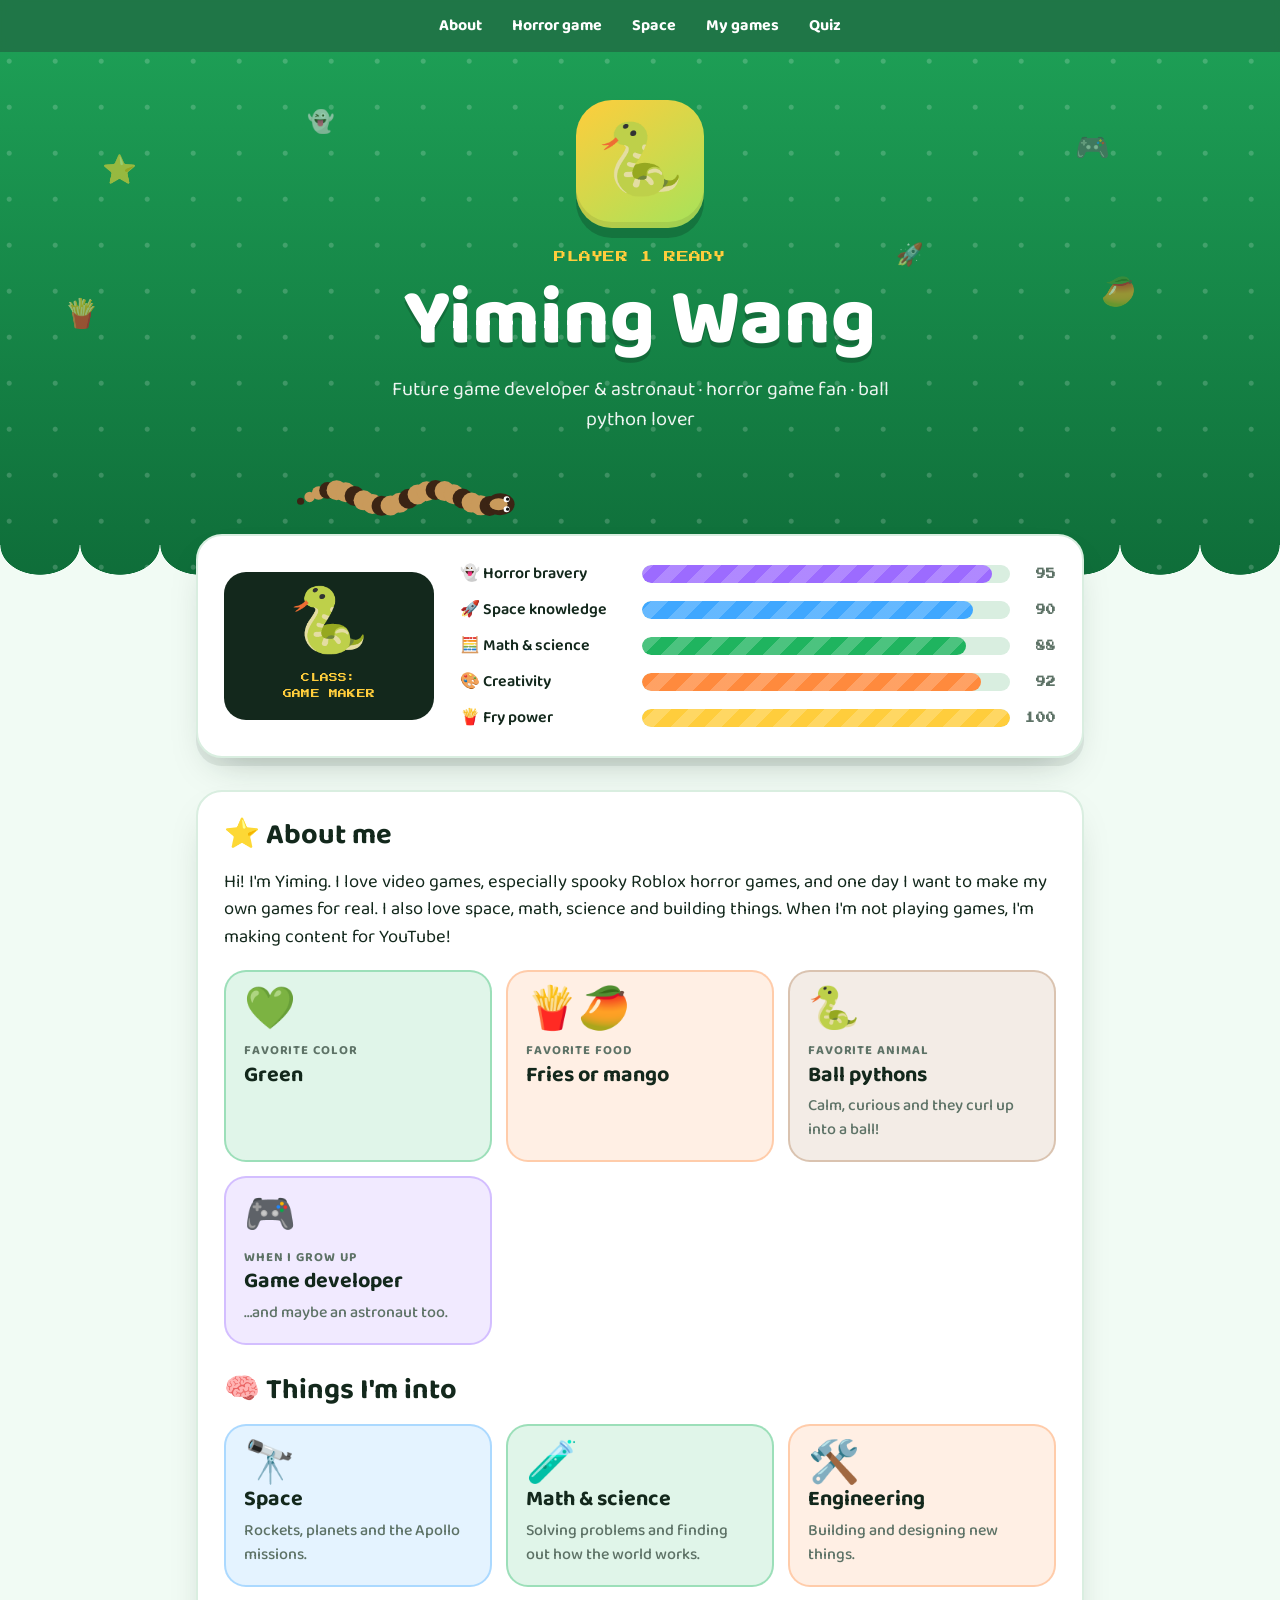
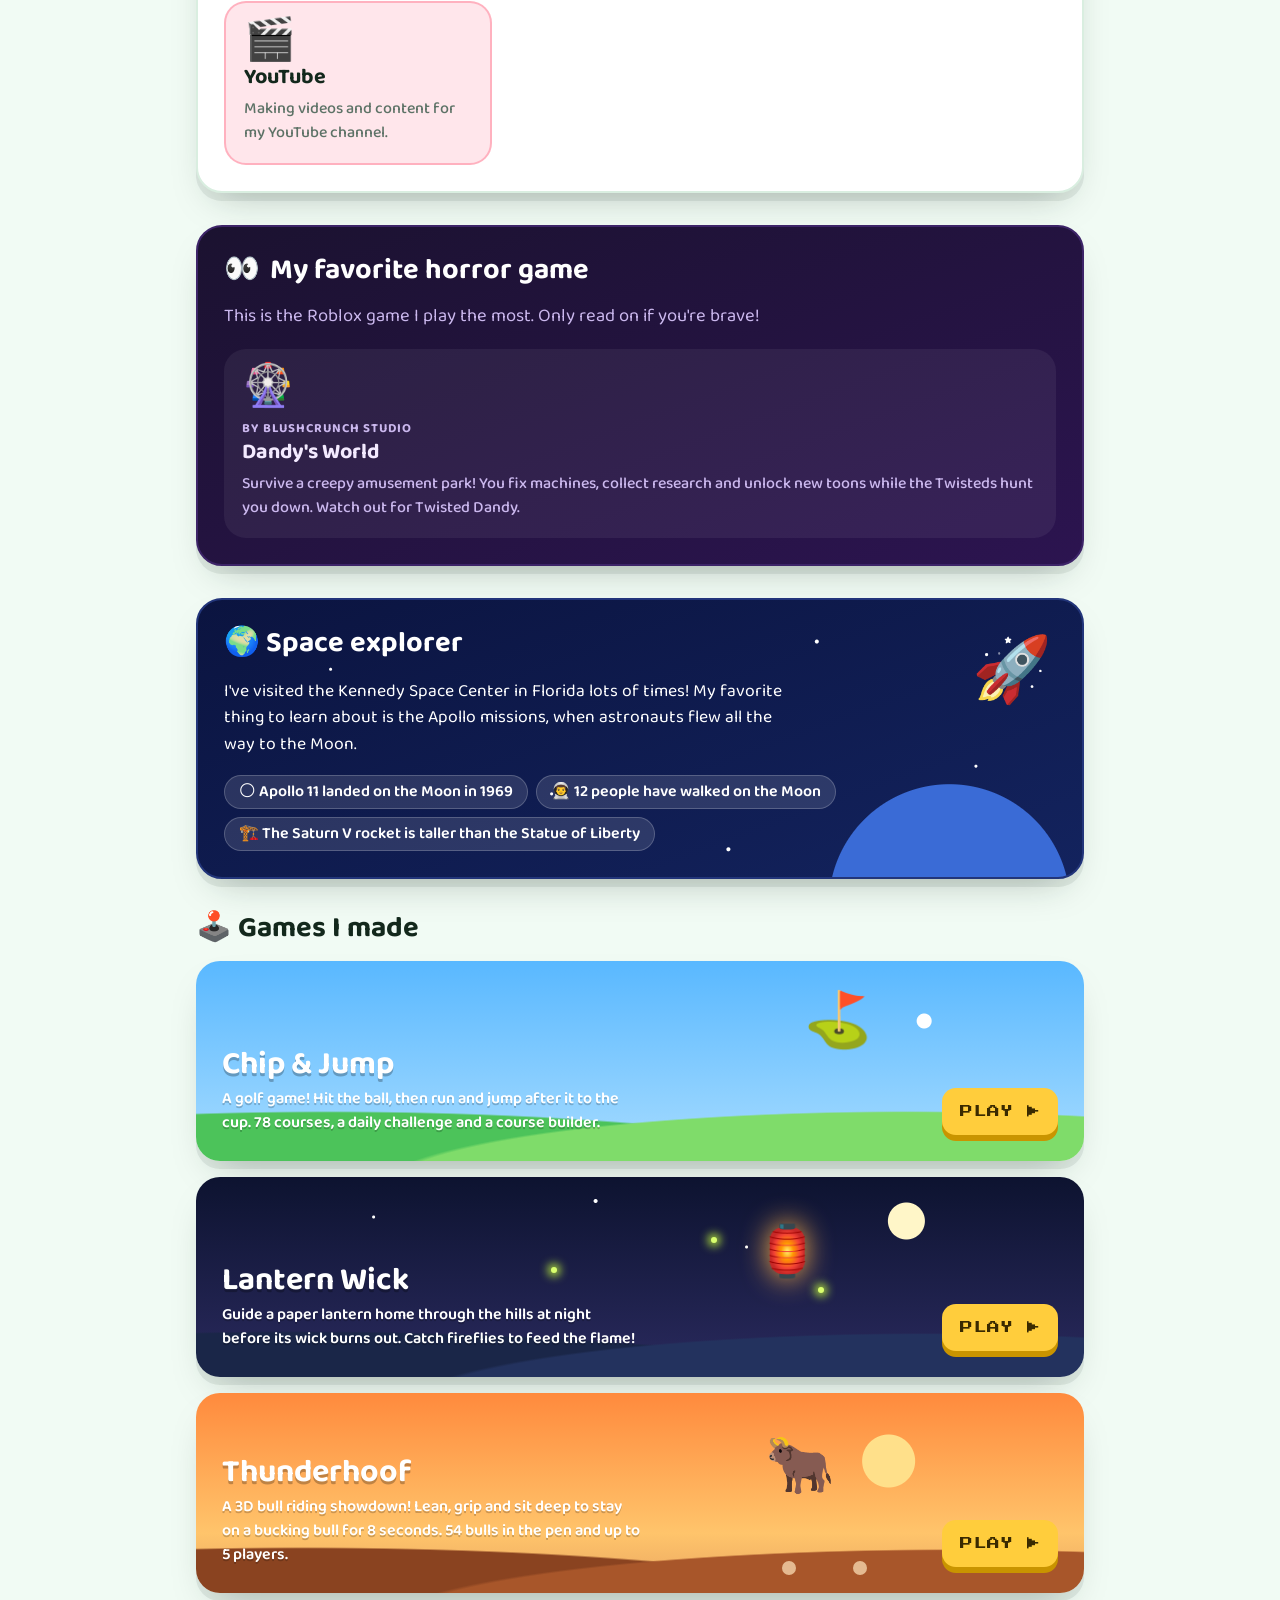
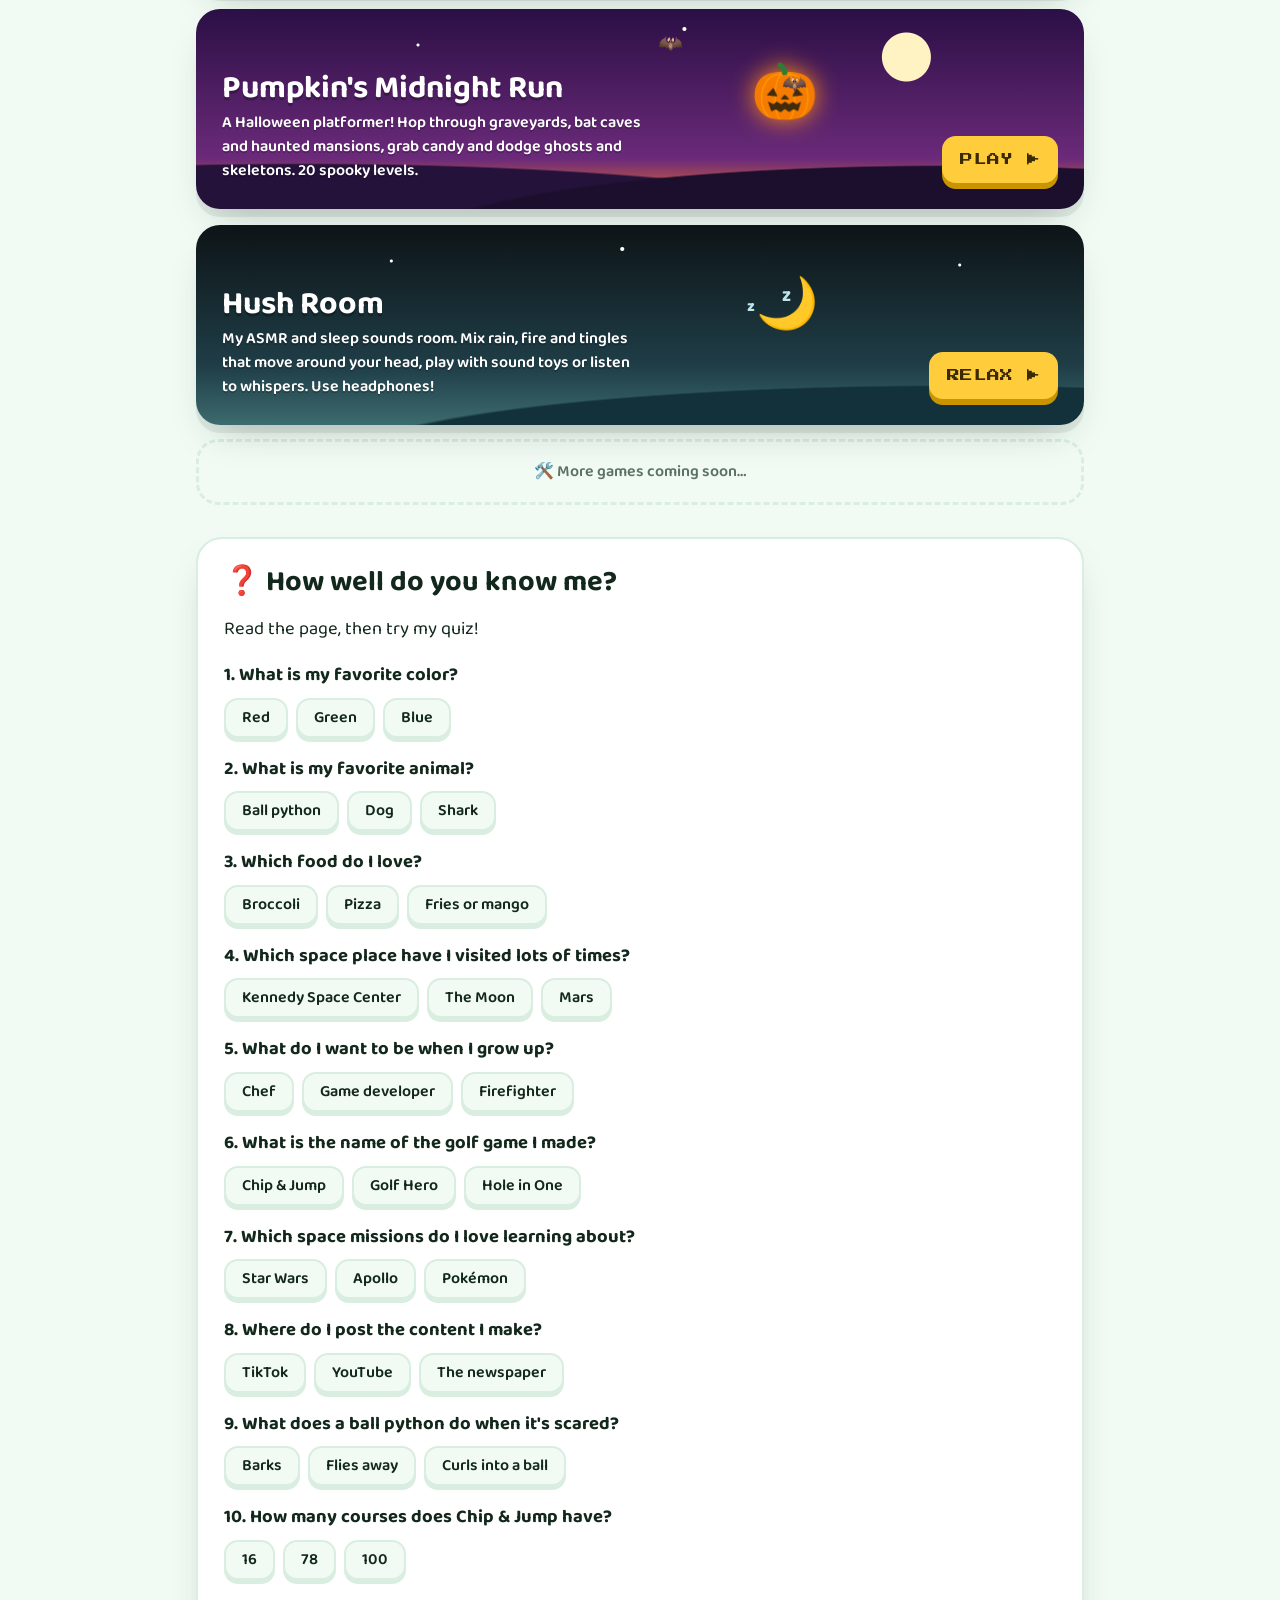
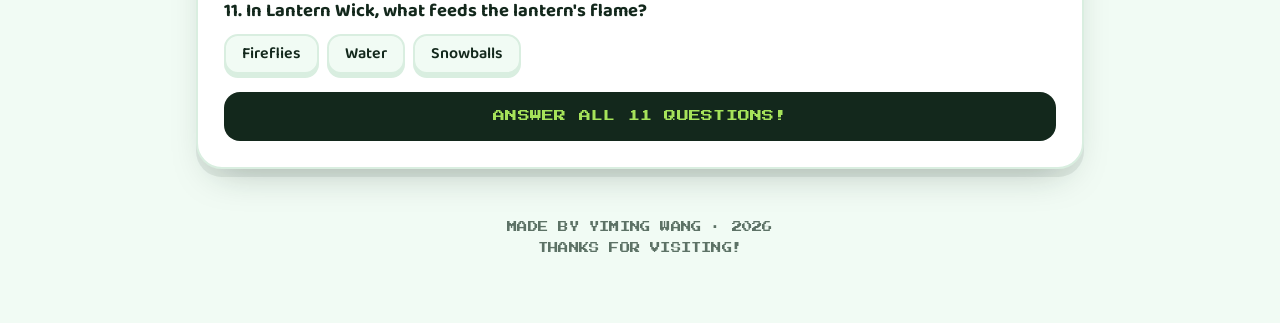
==== commit 9e128295: "Add Pumpkin's Midnight Run and Hush Room to homepage Co-Authored-By: Claude Opus 5.5 <noreply@anthro" ====
--- a/index.html
+++ b/index.html
@@ -249,6 +249,34 @@
   @media (prefers-reduced-motion: reduce) { .game.rodeo .flag, .dust { animation: none; } }
   .firefly { position: absolute; width: 6px; height: 6px; border-radius: 50%; background: #d9ff6e; box-shadow: 0 0 10px 3px #c8ff3a; animation: fly 5s ease-in-out infinite; }
   @keyframes fly { 25% { transform: translate(14px,-10px); opacity: .3; } 50% { transform: translate(-6px,-20px); } 75% { transform: translate(-16px,-6px); opacity: .5; } }
+  .game.halloween {
+    background:
+      radial-gradient(circle at 80% 24%, #fff3c4 0 24px, transparent 25px),
+      radial-gradient(circle at 25% 18%, #fff 0 1px, transparent 2px),
+      radial-gradient(circle at 55% 10%, #fff 0 1.5px, transparent 2.5px),
+      radial-gradient(ellipse 60% 40% at 84% 118%, #1c0f2e 0 98%, transparent),
+      radial-gradient(ellipse 75% 45% at 12% 122%, #24123a 0 98%, transparent),
+      linear-gradient(180deg, #2b0f45, #6b2a7a 75%, #ff7a1a);
+    margin-top: 16px;
+  }
+  .game.halloween .flag { right: 30%; top: 46px; font-size: 54px; animation: hop 1.1s ease-in-out infinite; filter: drop-shadow(0 0 12px #ff8c1a); }
+  @keyframes hop { 40% { transform: translateY(-14px) rotate(-6deg); } 60% { transform: translateY(-14px) rotate(6deg); } }
+  .bat { position: absolute; font-size: 20px; animation: flap 3.2s ease-in-out infinite; }
+  @keyframes flap { 50% { transform: translate(-18px,-10px) scale(.85); } }
+  .game.calm {
+    background:
+      radial-gradient(circle at 22% 18%, #fff 0 1px, transparent 2px),
+      radial-gradient(circle at 48% 12%, #fff 0 1.5px, transparent 2.5px),
+      radial-gradient(circle at 86% 20%, #fff 0 1px, transparent 2px),
+      radial-gradient(ellipse 70% 40% at 85% 120%, #12313a 0 98%, transparent),
+      linear-gradient(180deg, #0d1416, #1f3d47 70%, #3d6b6e);
+    margin-top: 16px;
+  }
+  .game.calm .flag { right: 30%; top: 44px; font-size: 50px; animation: breathe 4s ease-in-out infinite; }
+  @keyframes breathe { 50% { transform: scale(1.12); opacity: .8; } }
+  .zzz { position: absolute; color: #bfe3ea; font-weight: 800; animation: zdrift 4s ease-out infinite; }
+  @keyframes zdrift { from { transform: translate(0,0); opacity: 0; } 30% { opacity: .9; } to { transform: translate(18px,-40px); opacity: 0; } }
+  @media (prefers-reduced-motion: reduce) { .game.halloween .flag, .game.calm .flag, .bat, .zzz { animation: none; } }
   .soon {
     margin-top: 14px; border: 3px dashed var(--line); border-radius: 22px;
     padding: 18px; text-align: center; color: var(--muted); font-weight: 600;
@@ -417,7 +445,27 @@
       </div>
       <span class="play pixel">PLAY ▶</span>
     </a>
-    <div class="soon">🛠️ More games coming soon… maybe a horror one 👻</div>
+    <a class="game halloween" href="pumpkins-midnight-run.html">
+      <span class="flag">🎃</span>
+      <span class="bat" style="left:52%;top:20px">🦇</span>
+      <span class="bat" style="left:66%;top:60px;animation-delay:-1.4s">🦇</span>
+      <div>
+        <h3>Pumpkin's Midnight Run</h3>
+        <p>A Halloween platformer! Hop through graveyards, bat caves and haunted mansions, grab candy and dodge ghosts and skeletons. 20 spooky levels.</p>
+      </div>
+      <span class="play pixel">PLAY ▶</span>
+    </a>
+    <a class="game calm" href="hush-room.html">
+      <span class="flag">🌙</span>
+      <span class="zzz" style="left:62%;top:70px">z</span>
+      <span class="zzz" style="left:66%;top:60px;animation-delay:-2s">Z</span>
+      <div>
+        <h3>Hush Room</h3>
+        <p>My ASMR and sleep sounds room. Mix rain, fire and tingles that move around your head, play with sound toys or listen to whispers. Use headphones!</p>
+      </div>
+      <span class="play pixel">RELAX ▶</span>
+    </a>
+    <div class="soon">🛠️ More games coming soon…</div>
   </section>
 
   <!-- Quiz -->
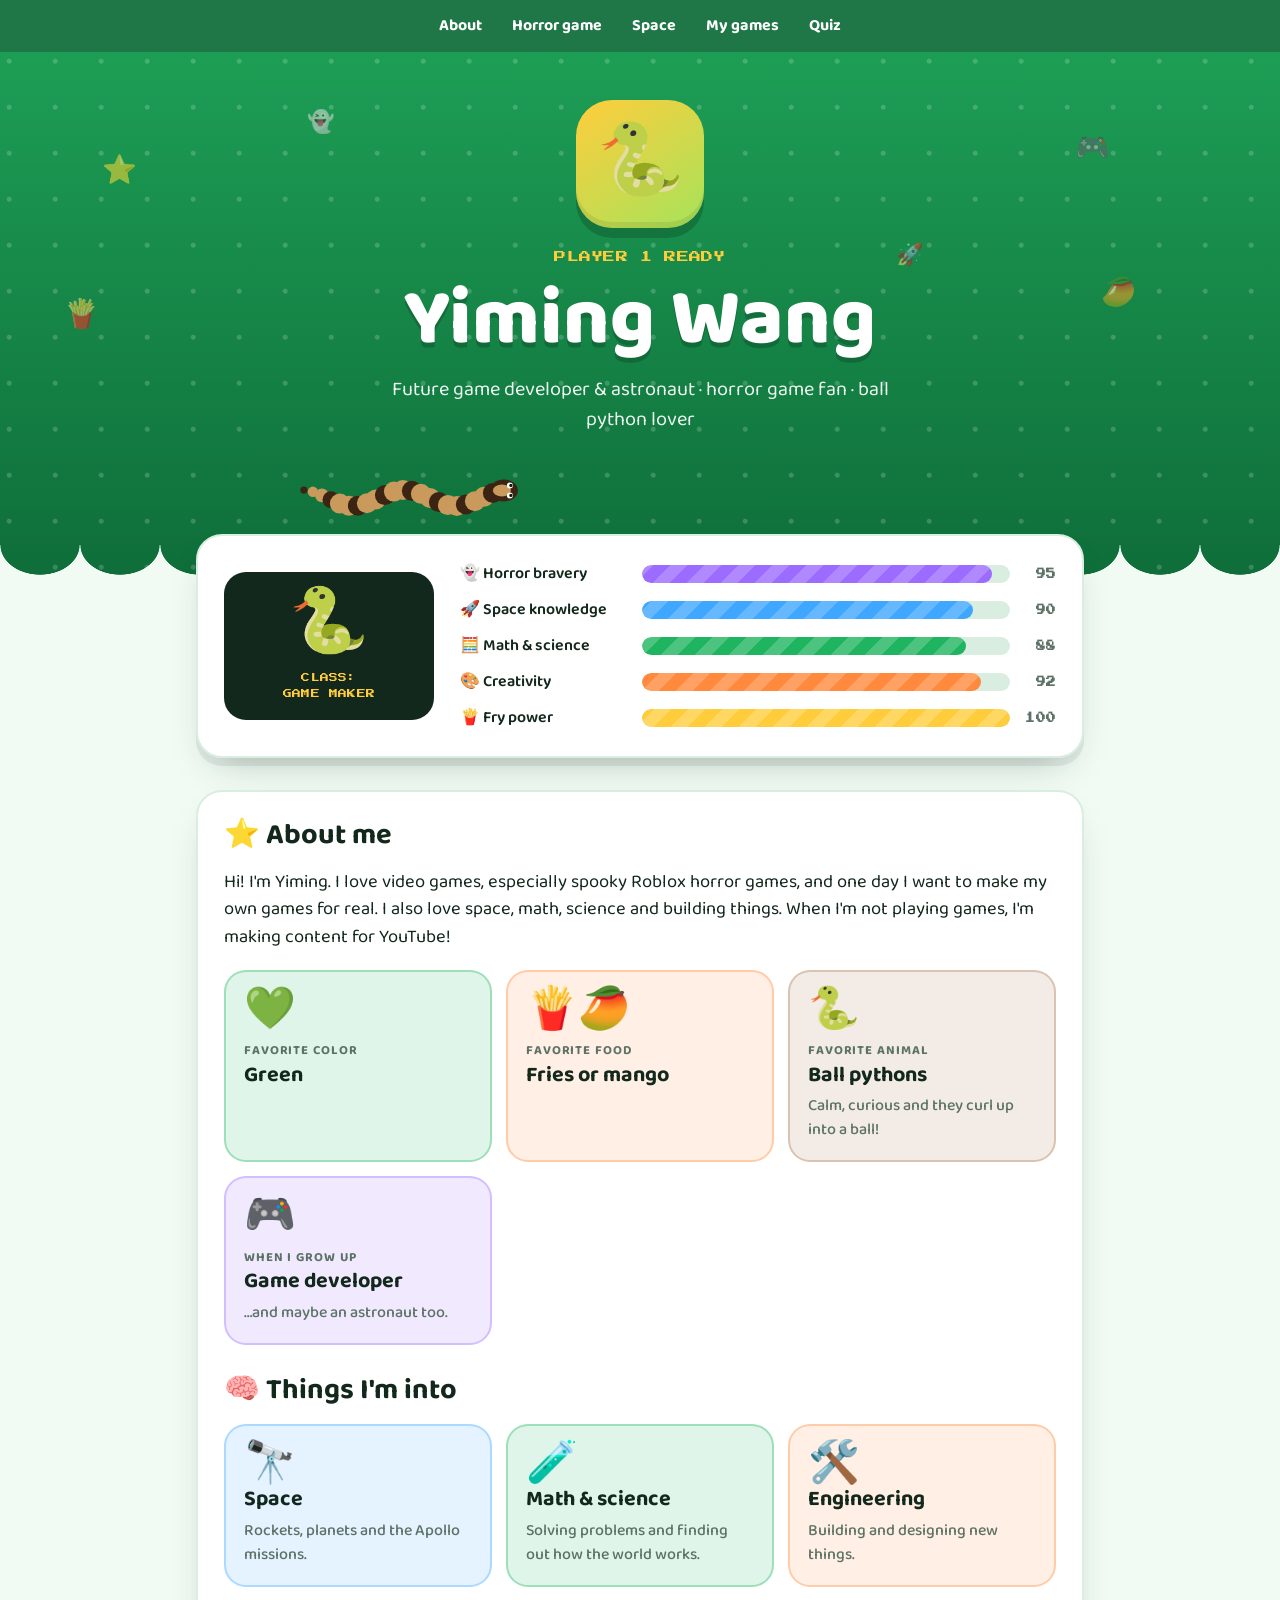
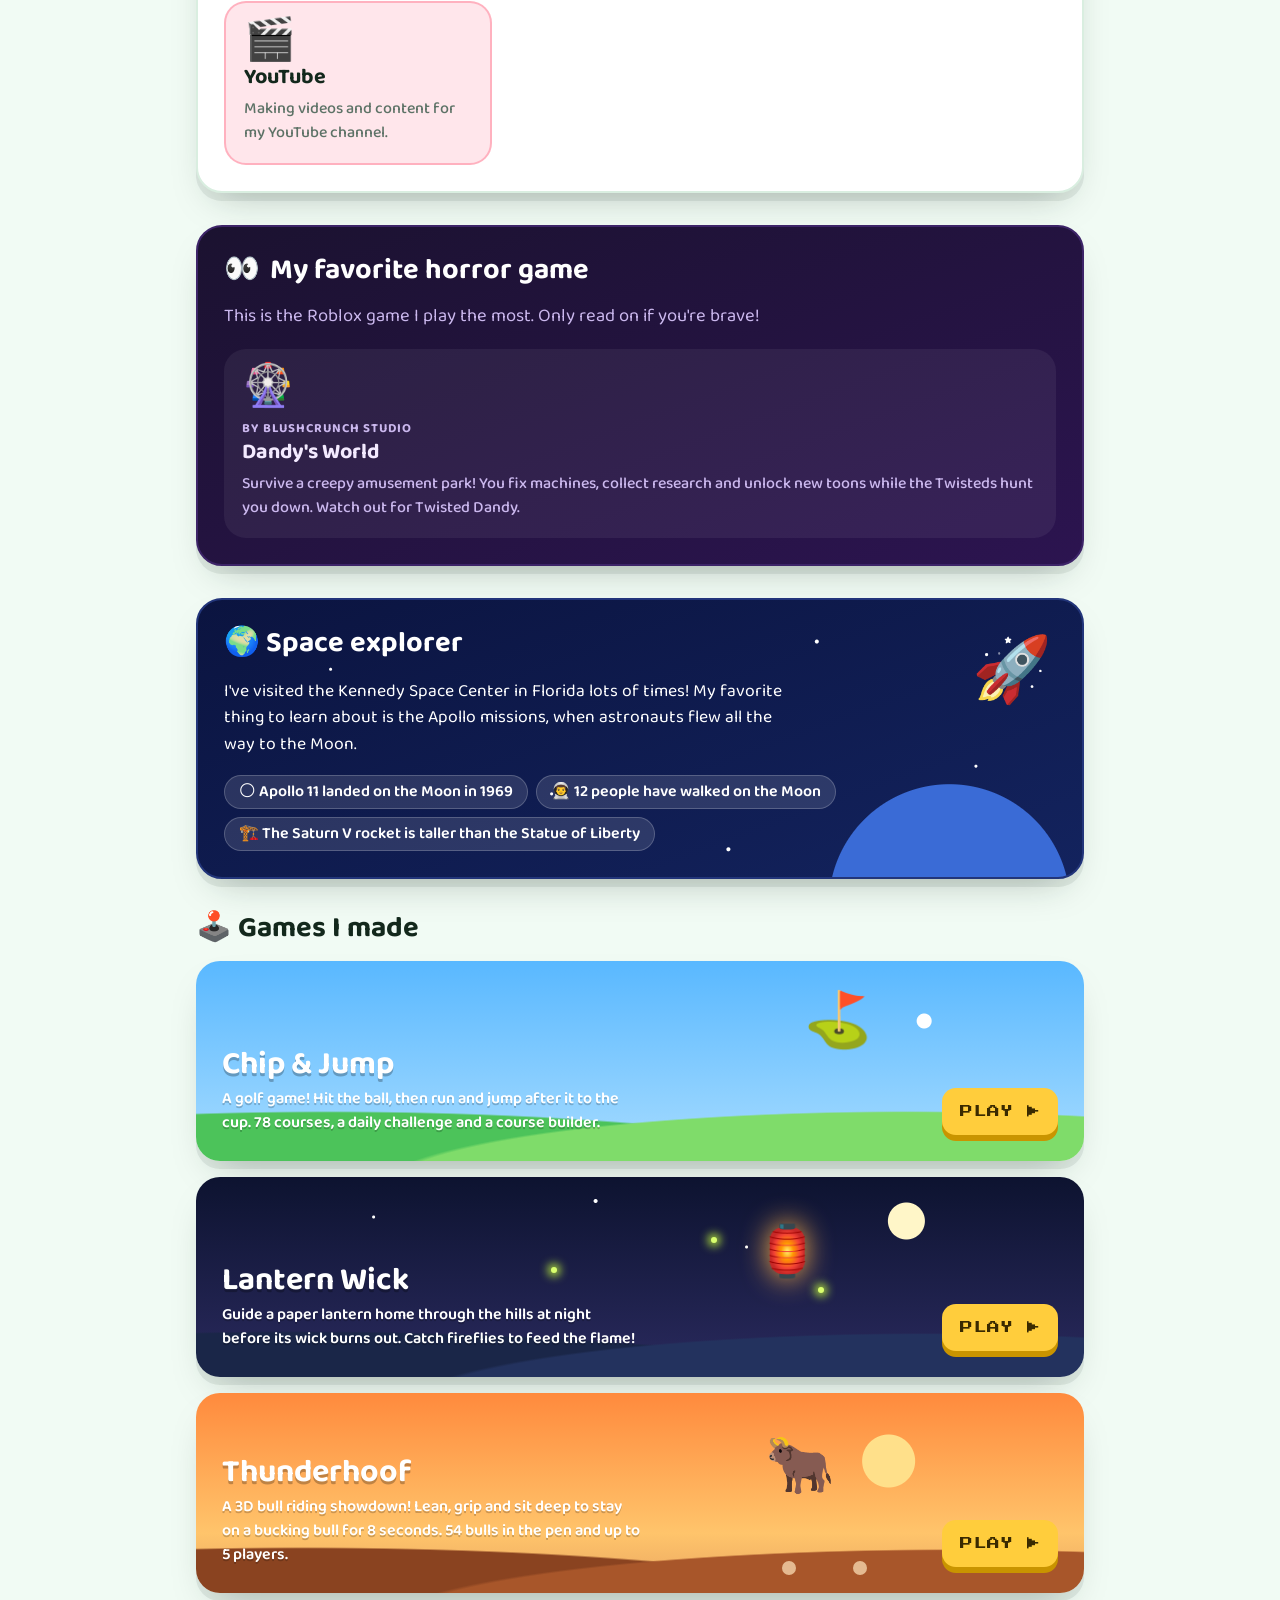
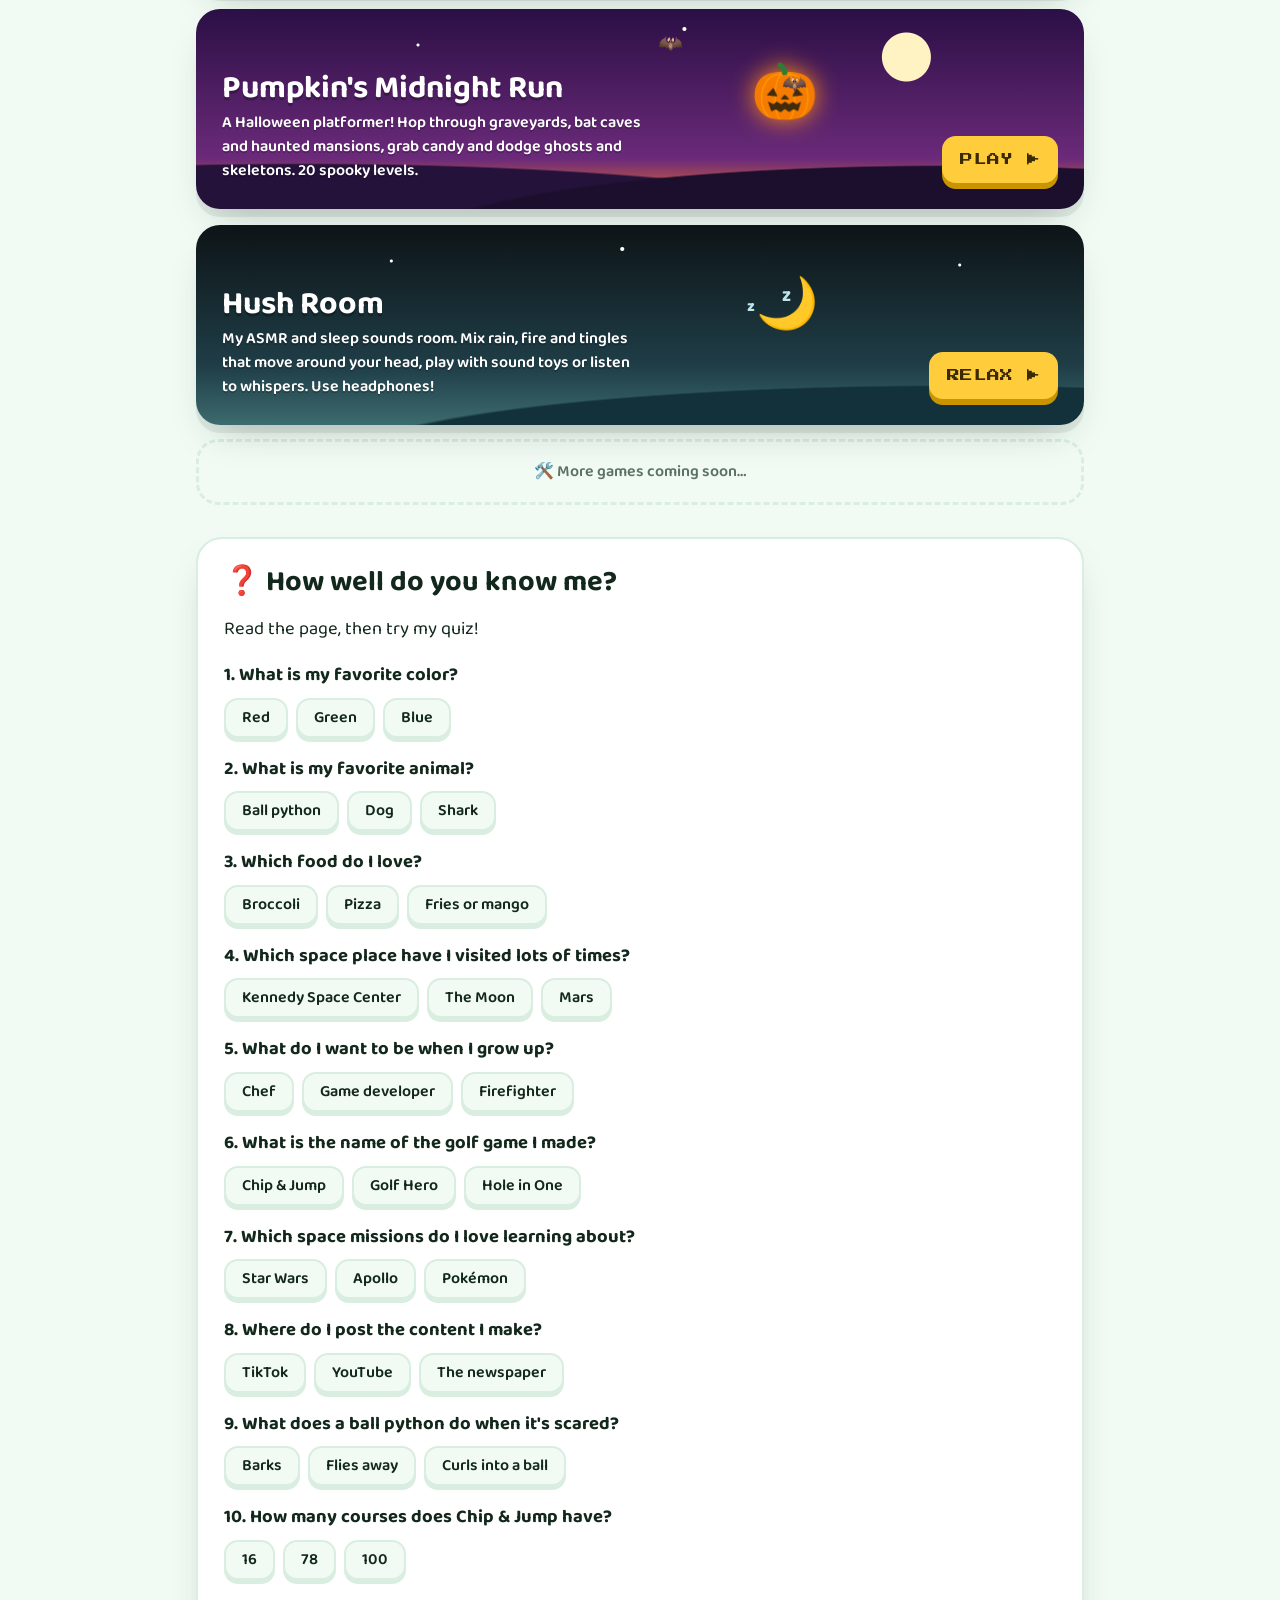
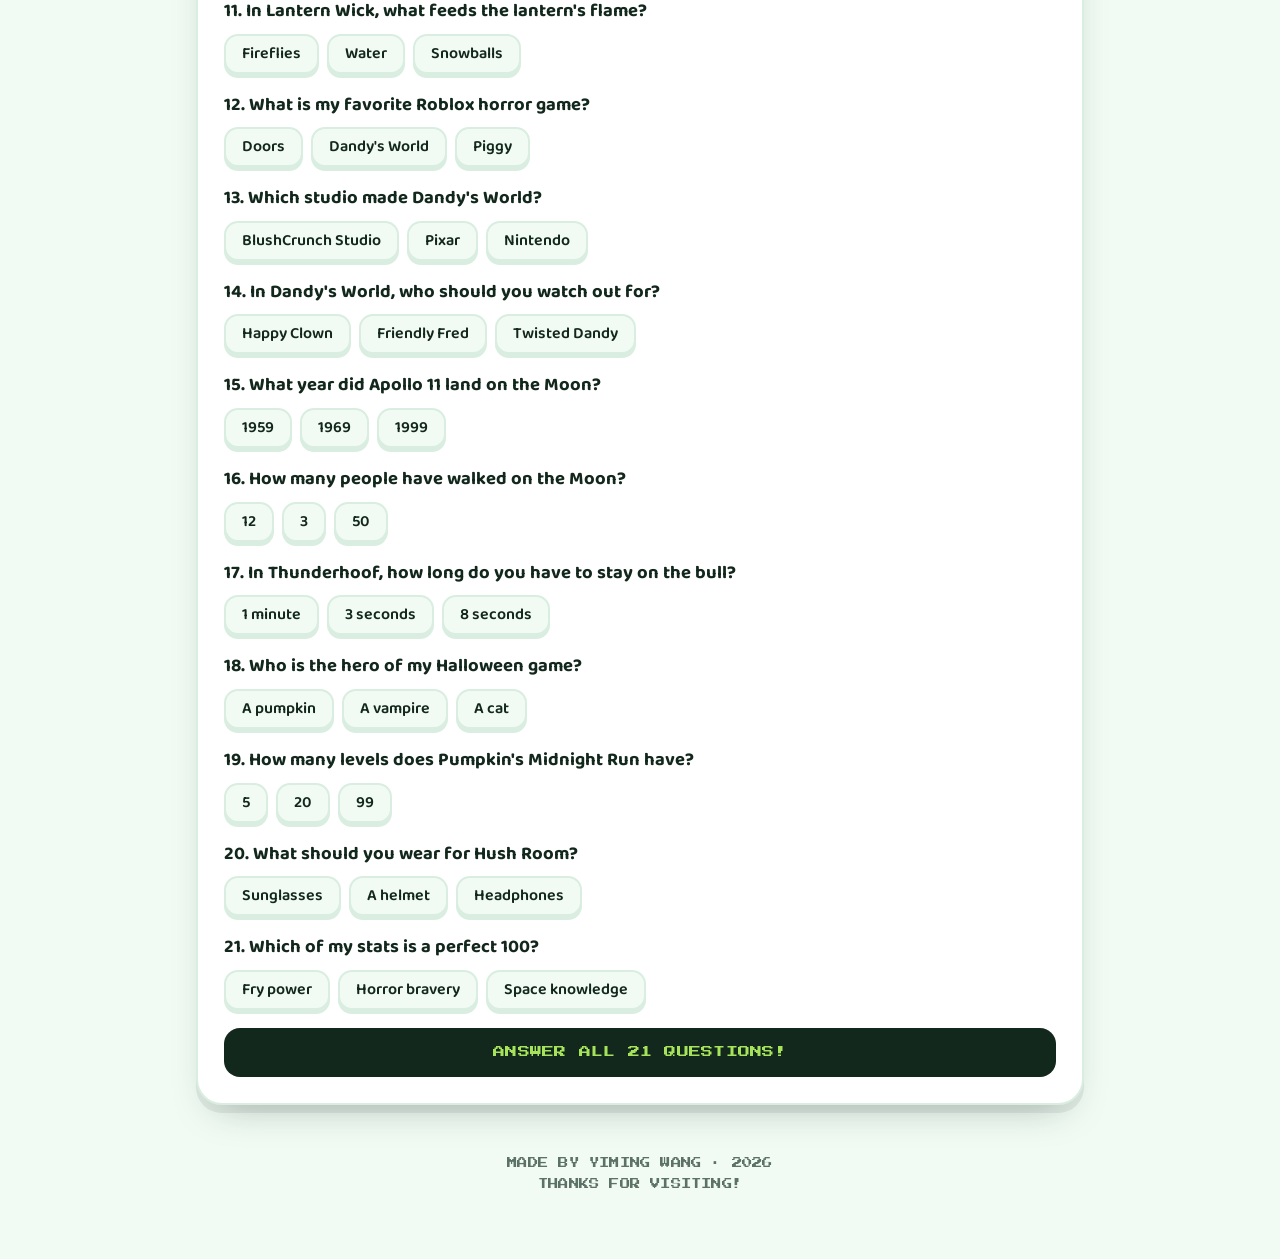
==== commit 4a6884a7: "Add 10 more quiz questions Co-Authored-By: Claude Opus 5.5 <noreply@anthropic.com>" ====
--- a/index.html
+++ b/index.html
@@ -473,7 +473,7 @@
     <h2>❓ How well do you know me?</h2>
     <p class="lead">Read the page, then try my quiz!</p>
     <div id="quiz-box"></div>
-    <div class="score pixel" id="score">ANSWER ALL 11 QUESTIONS!</div>
+    <div class="score pixel" id="score">ANSWER ALL THE QUESTIONS!</div>
   </section>
 
   <footer class="pixel">MADE BY YIMING WANG · <span id="year"></span><br>THANKS FOR VISITING!</footer>
@@ -516,8 +516,19 @@
     { q: "What does a ball python do when it's scared?", a: ["Barks", "Flies away", "Curls into a ball"], right: 2 },
     { q: "How many courses does Chip & Jump have?", a: ["16", "78", "100"], right: 1 },
     { q: "In Lantern Wick, what feeds the lantern's flame?", a: ["Fireflies", "Water", "Snowballs"], right: 0 },
+    { q: "What is my favorite Roblox horror game?", a: ["Doors", "Dandy's World", "Piggy"], right: 1 },
+    { q: "Which studio made Dandy's World?", a: ["BlushCrunch Studio", "Pixar", "Nintendo"], right: 0 },
+    { q: "In Dandy's World, who should you watch out for?", a: ["Happy Clown", "Friendly Fred", "Twisted Dandy"], right: 2 },
+    { q: "What year did Apollo 11 land on the Moon?", a: ["1959", "1969", "1999"], right: 1 },
+    { q: "How many people have walked on the Moon?", a: ["12", "3", "50"], right: 0 },
+    { q: "In Thunderhoof, how long do you have to stay on the bull?", a: ["1 minute", "3 seconds", "8 seconds"], right: 2 },
+    { q: "Who is the hero of my Halloween game?", a: ["A pumpkin", "A vampire", "A cat"], right: 0 },
+    { q: "How many levels does Pumpkin's Midnight Run have?", a: ["5", "20", "99"], right: 1 },
+    { q: "What should you wear for Hush Room?", a: ["Sunglasses", "A helmet", "Headphones"], right: 2 },
+    { q: "Which of my stats is a perfect 100?", a: ["Fry power", "Horror bravery", "Space knowledge"], right: 0 },
   ];
   let answered = 0, correct = 0;
+  document.getElementById("score").textContent = `ANSWER ALL ${QUIZ.length} QUESTIONS!`;
   const box = document.getElementById("quiz-box");
   QUIZ.forEach((item, qi) => {
     const wrap = document.createElement("div");
@@ -534,7 +545,7 @@
         if (ai === item.right) correct++; else btn.classList.add("wrong");
         answered++;
         if (answered === QUIZ.length) {
-          const msg = correct === QUIZ.length ? "PERFECT! YOU KNOW ME!" : correct >= 8 ? "NICE JOB!" : "READ AGAIN & RETRY!";
+          const msg = correct === QUIZ.length ? "PERFECT! YOU KNOW ME!" : correct >= QUIZ.length * 0.75 ? "NICE JOB!" : "READ AGAIN & RETRY!";
           document.getElementById("score").textContent = `SCORE: ${correct} / ${QUIZ.length} · ${msg}`;
           if (correct === QUIZ.length) confetti();
         } else {
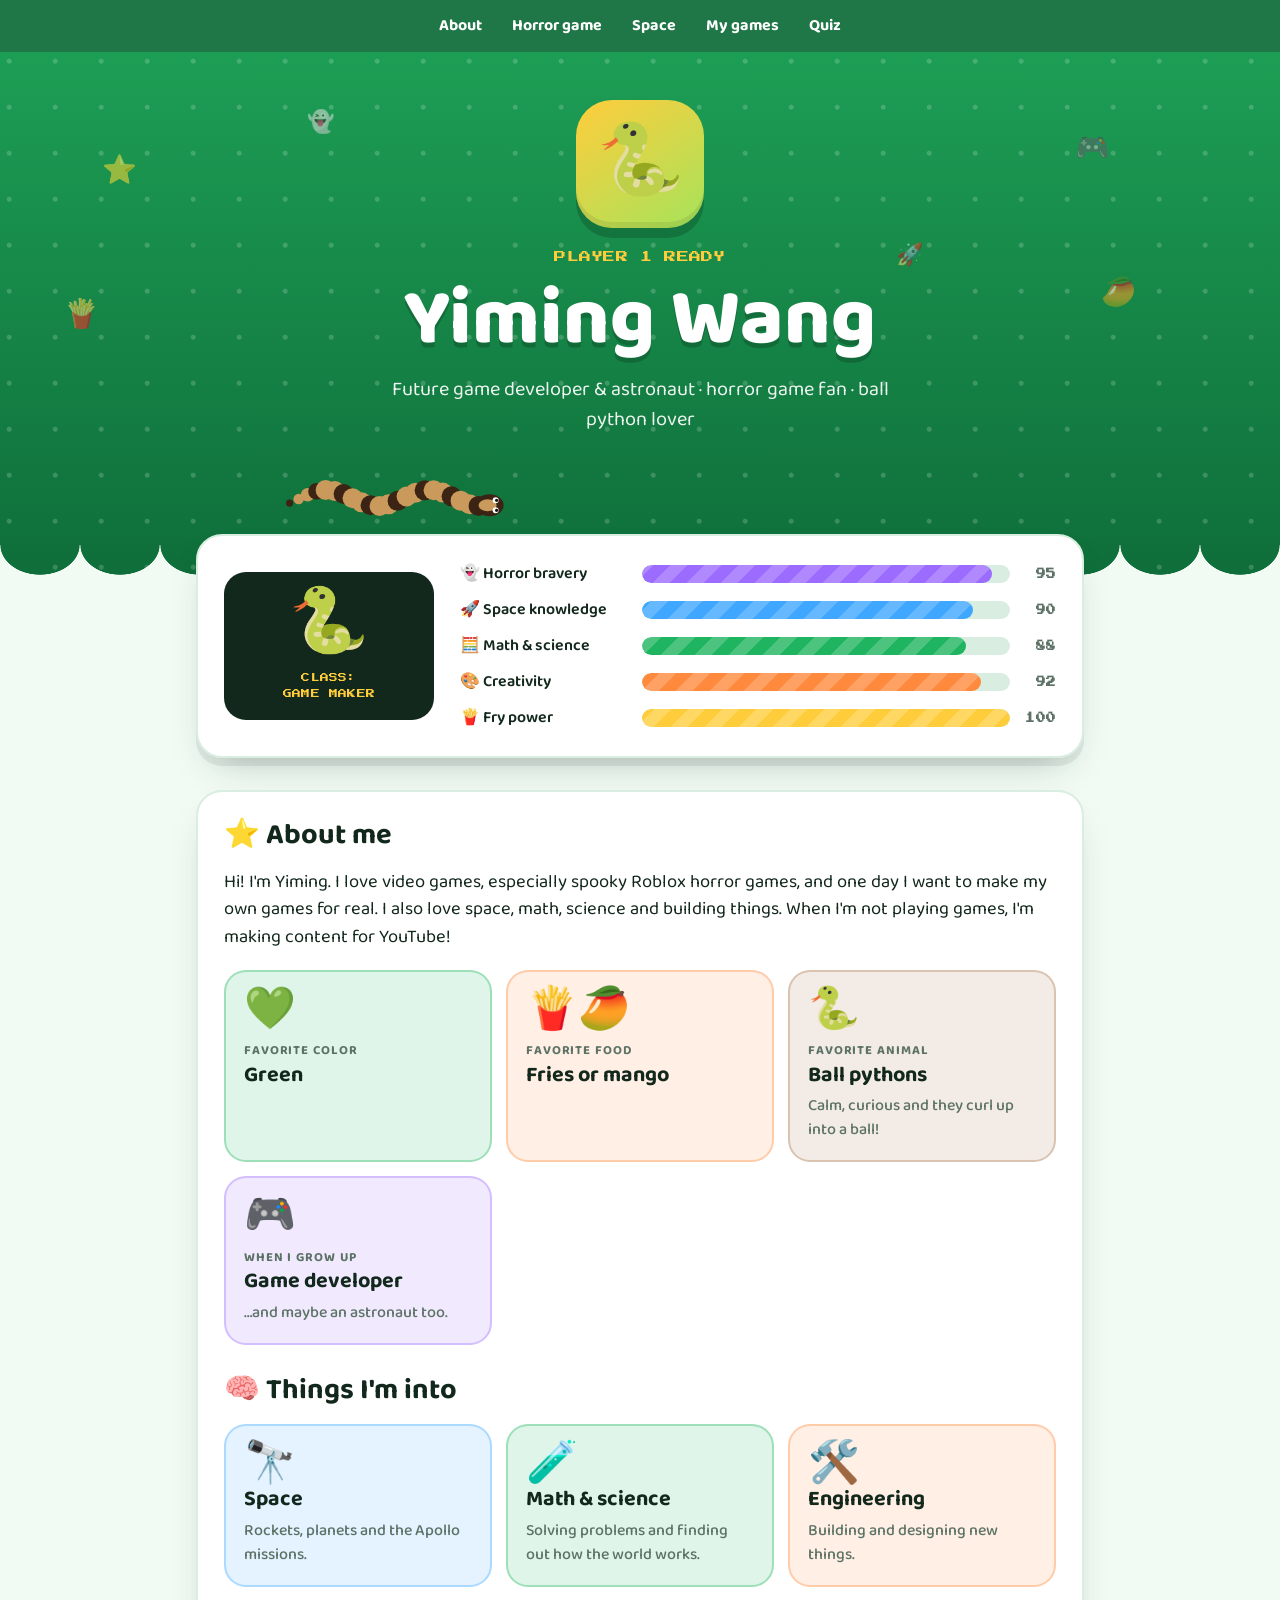
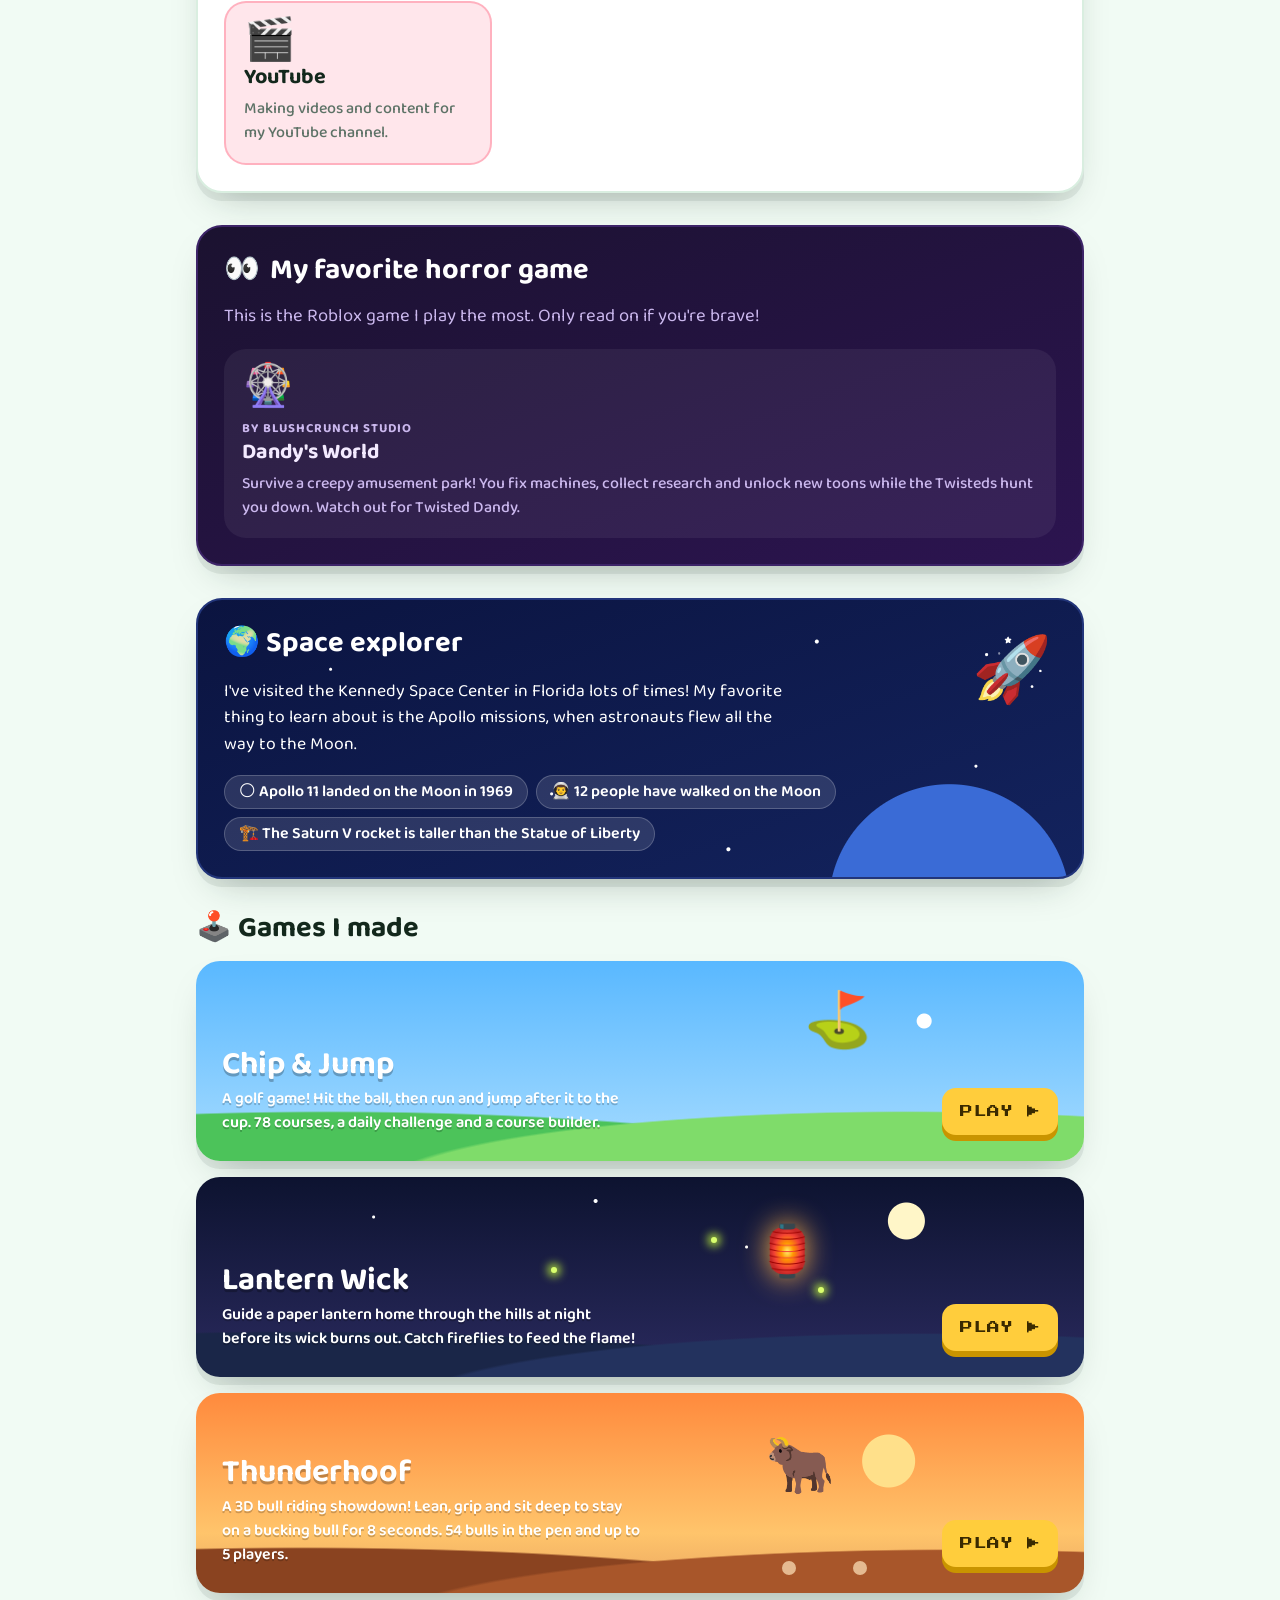
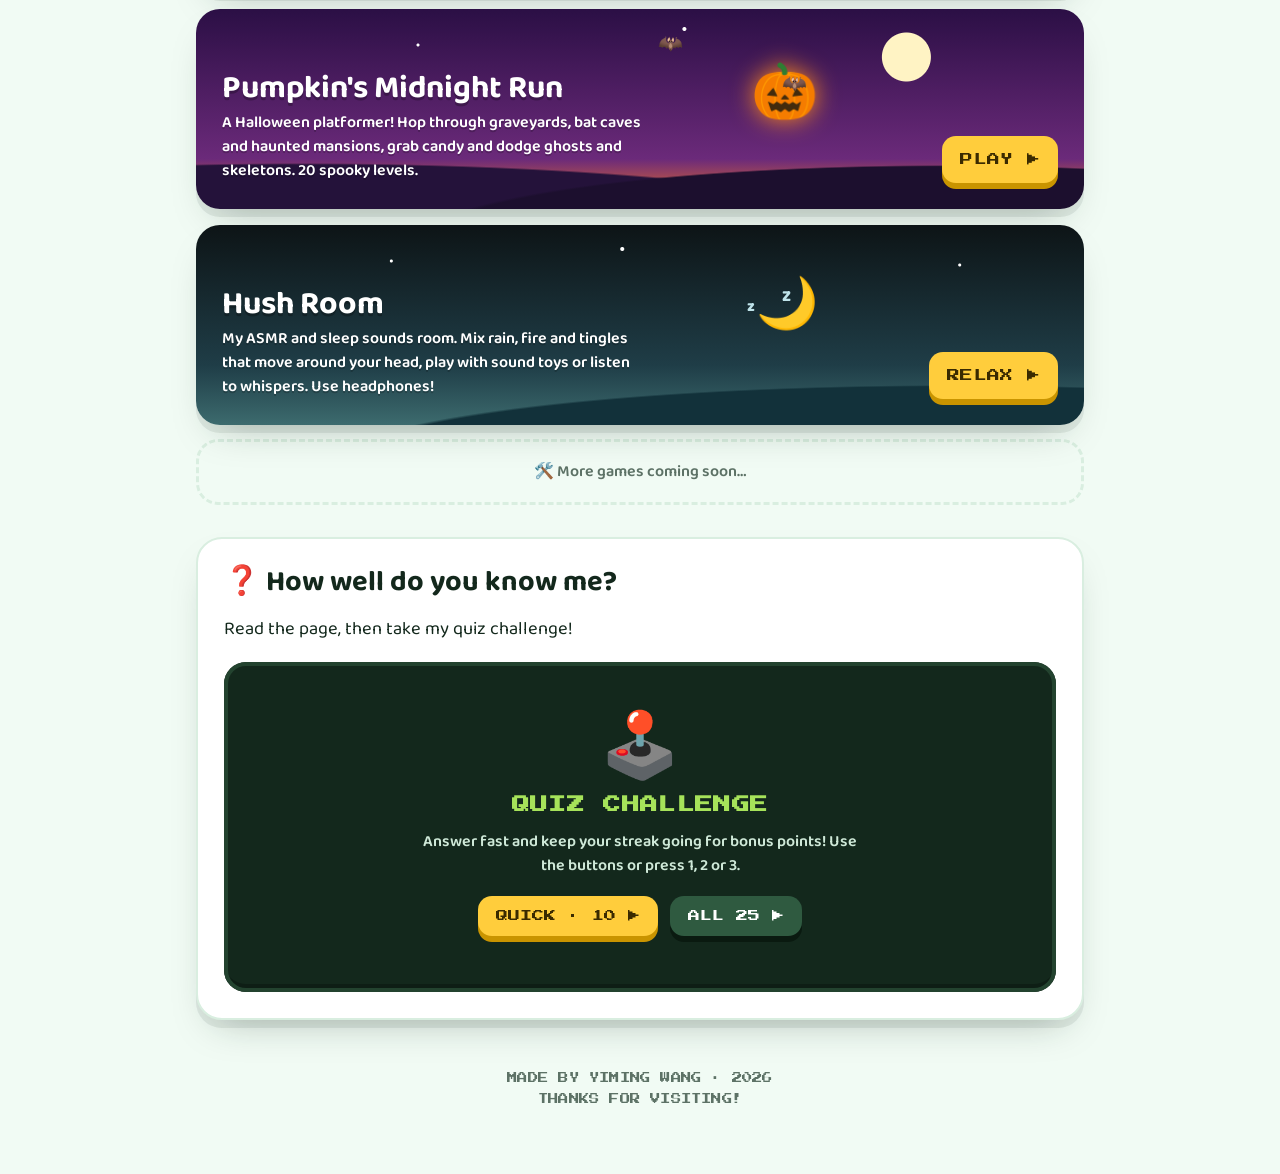
==== commit de2dd298: "Turn the quiz into an arcade-style game One question at a time with points, streaks, fun facts, rank" ====
--- a/index.html
+++ b/index.html
@@ -283,24 +283,54 @@
   }
 
   /* ---------- Quiz ---------- */
-  .q { margin-bottom: 18px; }
-  .q p { font-weight: 700; font-size: 1.15rem; margin: 0 0 8px; }
-  .opts { display: flex; flex-wrap: wrap; gap: 8px; }
+  .arcade {
+    background: var(--ink); color: #eafbef; border-radius: 22px; padding: 22px;
+    box-shadow: inset 0 0 0 4px #23432f, inset 0 -8px 0 rgba(0,0,0,0.25);
+    min-height: 330px; display: flex; flex-direction: column;
+  }
+  .arcade .hud { display: flex; justify-content: space-between; align-items: center; gap: 10px; font-size: 0.6rem; color: var(--lime); }
+  .arcade .hud .streak { color: var(--yellow); }
+  .progress { height: 12px; border-radius: 999px; background: #23432f; margin: 12px 0 18px; overflow: hidden; }
+  .progress i { display: block; height: 100%; width: 0; background: repeating-linear-gradient(-45deg, var(--lime) 0 10px, #c4f084 10px 20px); transition: width .4s; }
+  .arcade .question { font-size: 1.45rem; font-weight: 800; line-height: 1.25; margin: 0 0 16px; }
+  .opts { display: grid; gap: 10px; }
   .opts button {
-    font: inherit; font-weight: 600; cursor: pointer;
-    background: var(--bg); color: var(--ink);
-    border: 2px solid var(--line); border-radius: 14px; padding: 6px 16px;
-    box-shadow: 0 4px 0 var(--line);
-    transition: transform .1s;
-  }
-  .opts button:hover:not(:disabled) { transform: translateY(-2px); }
-  .opts button.right { background: var(--green); border-color: var(--green-dark); color: #fff; box-shadow: 0 4px 0 var(--green-dark); }
-  .opts button.wrong { background: var(--red); border-color: #c4304c; color: #fff; box-shadow: 0 4px 0 #c4304c; }
+    font: inherit; font-weight: 700; font-size: 1.1rem; cursor: pointer; text-align: left;
+    background: #1d3a29; color: #fff;
+    border: 2px solid #2f5a40; border-radius: 16px; padding: 10px 16px;
+    box-shadow: 0 5px 0 #0a1a10;
+    display: flex; align-items: center; gap: 12px;
+    transition: transform .1s, box-shadow .1s, background .15s;
+  }
+  .opts button kbd { font-family: "Press Start 2P", monospace; font-size: 0.6rem; background: var(--lime); color: var(--ink); border-radius: 8px; padding: 6px 7px; }
+  .opts button:hover:not(:disabled) { transform: translateY(-2px); background: #24472f; }
+  .opts button:active:not(:disabled) { transform: translateY(3px); box-shadow: 0 2px 0 #0a1a10; }
+  .opts button.right { background: var(--green); border-color: #7be0a1; animation: pop .35s; }
+  .opts button.wrong { background: var(--red); border-color: #ff9aac; animation: shake .35s; }
   .opts button:disabled { cursor: default; }
-  .score {
-    margin-top: 6px; padding: 14px; border-radius: 16px; text-align: center;
-    background: var(--ink); color: var(--lime); font-size: 0.75rem; line-height: 1.8;
-  }
+  .opts button:disabled:not(.right):not(.wrong) { opacity: .45; }
+  @keyframes pop { 50% { transform: scale(1.04); } }
+  @keyframes shake { 25% { transform: translateX(-6px); } 75% { transform: translateX(6px); } }
+  .feedback { margin-top: 14px; display: flex; align-items: center; gap: 12px; flex-wrap: wrap; justify-content: space-between; }
+  .feedback p { margin: 0; flex: 1 1 240px; color: #cfe9d8; font-weight: 600; }
+  .feedback b { color: var(--yellow); }
+  .arcade .big-btn {
+    font-family: "Press Start 2P", monospace; font-size: 0.75rem; cursor: pointer;
+    background: var(--yellow); color: #3a2a00; border: 0;
+    padding: 14px 18px; border-radius: 14px; box-shadow: 0 6px 0 #c99400;
+    transition: transform .1s, box-shadow .1s;
+  }
+  .arcade .big-btn:hover { transform: translateY(2px); box-shadow: 0 4px 0 #c99400; }
+  .arcade .big-btn.alt { background: #2f5a40; color: #fff; box-shadow: 0 6px 0 #0a1a10; }
+  .arcade .center { margin: auto 0; text-align: center; }
+  .arcade .center h3 { font-size: 1.1rem; color: var(--lime); margin: 0 0 12px; line-height: 1.6; }
+  .arcade .center p { margin: 0 auto 18px; max-width: 460px; color: #cfe9d8; font-weight: 600; }
+  .arcade .rank { font-size: 64px; line-height: 1; margin-bottom: 8px; animation: bob 2.4s ease-in-out infinite; }
+  .arcade .buttons { display: flex; gap: 12px; justify-content: center; flex-wrap: wrap; }
+  .arcade .best { font-size: 0.55rem; color: var(--yellow); margin-top: 16px; line-height: 1.8; }
+  .pts { position: absolute; font-family: "Press Start 2P", monospace; font-size: 0.8rem; color: var(--yellow); pointer-events: none; animation: rise .9s ease-out forwards; z-index: 3; }
+  @keyframes rise { to { transform: translateY(-40px); opacity: 0; } }
+  .mute { background: none; border: 0; cursor: pointer; font-size: 1.1rem; padding: 0; }
 
   footer { text-align: center; color: var(--muted); margin-top: 48px; font-size: 0.65rem; line-height: 2; }
 
@@ -471,9 +501,8 @@
   <!-- Quiz -->
   <section id="quiz" class="card">
     <h2>❓ How well do you know me?</h2>
-    <p class="lead">Read the page, then try my quiz!</p>
-    <div id="quiz-box"></div>
-    <div class="score pixel" id="score">ANSWER ALL THE QUESTIONS!</div>
+    <p class="lead">Read the page, then take my quiz challenge!</p>
+    <div class="arcade" id="quiz-box" aria-live="polite"></div>
   </section>
 
   <footer class="pixel">MADE BY YIMING WANG · <span id="year"></span><br>THANKS FOR VISITING!</footer>
@@ -505,57 +534,186 @@
 
   // Quiz
   const QUIZ = [
-    { q: "What is my favorite color?", a: ["Red", "Green", "Blue"], right: 1 },
-    { q: "What is my favorite animal?", a: ["Ball python", "Dog", "Shark"], right: 0 },
-    { q: "Which food do I love?", a: ["Broccoli", "Pizza", "Fries or mango"], right: 2 },
-    { q: "Which space place have I visited lots of times?", a: ["Kennedy Space Center", "The Moon", "Mars"], right: 0 },
-    { q: "What do I want to be when I grow up?", a: ["Chef", "Game developer", "Firefighter"], right: 1 },
-    { q: "What is the name of the golf game I made?", a: ["Chip & Jump", "Golf Hero", "Hole in One"], right: 0 },
-    { q: "Which space missions do I love learning about?", a: ["Star Wars", "Apollo", "Pokémon"], right: 1 },
-    { q: "Where do I post the content I make?", a: ["TikTok", "YouTube", "The newspaper"], right: 1 },
-    { q: "What does a ball python do when it's scared?", a: ["Barks", "Flies away", "Curls into a ball"], right: 2 },
-    { q: "How many courses does Chip & Jump have?", a: ["16", "78", "100"], right: 1 },
-    { q: "In Lantern Wick, what feeds the lantern's flame?", a: ["Fireflies", "Water", "Snowballs"], right: 0 },
-    { q: "What is my favorite Roblox horror game?", a: ["Doors", "Dandy's World", "Piggy"], right: 1 },
-    { q: "Which studio made Dandy's World?", a: ["BlushCrunch Studio", "Pixar", "Nintendo"], right: 0 },
-    { q: "In Dandy's World, who should you watch out for?", a: ["Happy Clown", "Friendly Fred", "Twisted Dandy"], right: 2 },
-    { q: "What year did Apollo 11 land on the Moon?", a: ["1959", "1969", "1999"], right: 1 },
-    { q: "How many people have walked on the Moon?", a: ["12", "3", "50"], right: 0 },
-    { q: "In Thunderhoof, how long do you have to stay on the bull?", a: ["1 minute", "3 seconds", "8 seconds"], right: 2 },
-    { q: "Who is the hero of my Halloween game?", a: ["A pumpkin", "A vampire", "A cat"], right: 0 },
-    { q: "How many levels does Pumpkin's Midnight Run have?", a: ["5", "20", "99"], right: 1 },
-    { q: "What should you wear for Hush Room?", a: ["Sunglasses", "A helmet", "Headphones"], right: 2 },
-    { q: "Which of my stats is a perfect 100?", a: ["Fry power", "Horror bravery", "Space knowledge"], right: 0 },
+    { q: "What is my favorite color?", a: ["Green", "Red", "Blue"], fact: "That's why this whole page is green!" },
+    { q: "What is my favorite animal?", a: ["Ball python", "Dog", "Shark"], fact: "Ball pythons are calm and curious." },
+    { q: "Which food do I love?", a: ["Fries or mango", "Broccoli", "Pizza"], fact: "Fries are so good my Fry power is 100!" },
+    { q: "Which space place have I visited lots of times?", a: ["Kennedy Space Center", "The Moon", "Mars"], fact: "It's in Florida, and I've been there lots of times." },
+    { q: "What do I want to be when I grow up?", a: ["Game developer", "Chef", "Firefighter"], fact: "…and maybe an astronaut too!" },
+    { q: "What is the name of the golf game I made?", a: ["Chip & Jump", "Golf Hero", "Hole in One"], fact: "It has a daily challenge and a course builder." },
+    { q: "Which space missions do I love learning about?", a: ["Apollo", "Star Wars", "Pokémon"], fact: "Apollo astronauts flew all the way to the Moon." },
+    { q: "Where do I post the content I make?", a: ["YouTube", "TikTok", "The newspaper"], fact: "I make videos for my YouTube channel." },
+    { q: "What does a ball python do when it's scared?", a: ["Curls into a ball", "Barks", "Flies away"], fact: "That's how it got the name ball python!" },
+    { q: "How many courses does Chip & Jump have?", a: ["78", "16", "100"], fact: "78 courses to chip and jump through." },
+    { q: "In Lantern Wick, what feeds the lantern's flame?", a: ["Fireflies", "Water", "Snowballs"], fact: "Catch them before the wick burns out!" },
+    { q: "In Lantern Wick, what are you guiding home?", a: ["A paper lantern", "A lost dog", "A rocket"], fact: "You guide it through the hills at night." },
+    { q: "What is my favorite Roblox horror game?", a: ["Dandy's World", "Doors", "Piggy"], fact: "It's the Roblox game I play the most." },
+    { q: "Which studio made Dandy's World?", a: ["BlushCrunch Studio", "Pixar", "Nintendo"], fact: "BlushCrunch Studio made it." },
+    { q: "In Dandy's World, who should you watch out for?", a: ["Twisted Dandy", "Happy Clown", "Friendly Fred"], fact: "The Twisteds hunt you down. Run!" },
+    { q: "In Dandy's World, what do you fix?", a: ["Machines", "Cars", "Sandwiches"], fact: "Fix machines and collect research to unlock new toons." },
+    { q: "What year did Apollo 11 land on the Moon?", a: ["1969", "1959", "1999"], fact: "July 1969: one small step!" },
+    { q: "How many people have walked on the Moon?", a: ["12", "3", "50"], fact: "Only 12 people ever!" },
+    { q: "The Saturn V rocket is taller than…", a: ["The Statue of Liberty", "A giraffe", "Mount Everest"], fact: "It's taller than the Statue of Liberty!" },
+    { q: "In Thunderhoof, how long do you have to stay on the bull?", a: ["8 seconds", "1 minute", "3 seconds"], fact: "Lean, grip and sit deep to last 8 seconds." },
+    { q: "How many bulls are in the Thunderhoof pen?", a: ["54", "5", "200"], fact: "54 bulls, and up to 5 players can ride." },
+    { q: "Who is the hero of my Halloween game?", a: ["A pumpkin", "A vampire", "A cat"], fact: "Pumpkin's Midnight Run, of course!" },
+    { q: "How many levels does Pumpkin's Midnight Run have?", a: ["20", "5", "99"], fact: "From the Pumpkin Patch to the Witching Hour." },
+    { q: "What should you wear for Hush Room?", a: ["Headphones", "Sunglasses", "A helmet"], fact: "Some sounds move around your head!" },
+    { q: "Which of my stats is a perfect 100?", a: ["Fry power", "Horror bravery", "Space knowledge"], fact: "Fries forever! 🍟" },
+  ]; // the first answer is the right one; answers get shuffled when shown
+
+  const RANKS = [
+    [1,    "🐍", "BEST FRIEND FOREVER!", "You know everything about me. Are you secretly me?"],
+    [0.8,  "🏆", "SUPER FAN!",            "Wow, you really know me!"],
+    [0.6,  "🎮", "GOOD PLAYER",           "Nice job! Read the page again to level up."],
+    [0.35, "🚀", "SPACE CADET",           "Not bad! You're getting there."],
+    [0,    "👻", "WHO ARE YOU?!",         "Scroll up, read about me, then try again!"],
   ];
-  let answered = 0, correct = 0;
-  document.getElementById("score").textContent = `ANSWER ALL ${QUIZ.length} QUESTIONS!`;
-  const box = document.getElementById("quiz-box");
-  QUIZ.forEach((item, qi) => {
-    const wrap = document.createElement("div");
-    wrap.className = "q";
-    wrap.innerHTML = `<p>${qi + 1}. ${item.q}</p><div class="opts"></div>`;
-    const opts = wrap.querySelector(".opts");
-    item.a.forEach((text, ai) => {
-      const btn = document.createElement("button");
-      btn.textContent = text;
-      btn.onclick = () => {
-        const buttons = opts.querySelectorAll("button");
-        buttons.forEach(b => b.disabled = true);
-        buttons[item.right].classList.add("right");
-        if (ai === item.right) correct++; else btn.classList.add("wrong");
-        answered++;
-        if (answered === QUIZ.length) {
-          const msg = correct === QUIZ.length ? "PERFECT! YOU KNOW ME!" : correct >= QUIZ.length * 0.75 ? "NICE JOB!" : "READ AGAIN & RETRY!";
-          document.getElementById("score").textContent = `SCORE: ${correct} / ${QUIZ.length} · ${msg}`;
-          if (correct === QUIZ.length) confetti();
-        } else {
-          document.getElementById("score").textContent = `SCORE: ${correct} / ${answered}`;
-        }
-      };
-      opts.appendChild(btn);
-    });
-    box.appendChild(wrap);
+  const shuffle = arr => { const a = [...arr]; for (let i = a.length - 1; i > 0; i--) { const j = Math.floor(Math.random() * (i + 1)); [a[i], a[j]] = [a[j], a[i]]; } return a; };
+  const quiz = document.getElementById("quiz-box");
+  let round, idx, correct, streak, bestStreak, points, locked;
+
+  // Little arcade beeps
+  let muted = false, actx;
+  try { muted = localStorage.getItem("quizMuted") === "1"; } catch (e) {}
+  function beep(notes) {
+    if (muted) return;
+    try {
+      actx = actx || new (window.AudioContext || window.webkitAudioContext)();
+      notes.forEach(([f, t, d]) => {
+        const o = actx.createOscillator(), g = actx.createGain();
+        o.type = "square"; o.frequency.value = f;
+        g.gain.setValueAtTime(0.06, actx.currentTime + t);
+        g.gain.exponentialRampToValueAtTime(0.001, actx.currentTime + t + d);
+        o.connect(g).connect(actx.destination);
+        o.start(actx.currentTime + t); o.stop(actx.currentTime + t + d);
+      });
+    } catch (e) {}
+  }
+  const sndRight = () => beep([[660, 0, .1], [990, .09, .16]]);
+  const sndWrong = () => beep([[220, 0, .18], [160, .15, .25]]);
+  const sndWin   = () => beep([[523, 0, .12], [659, .12, .12], [784, .24, .12], [1047, .36, .3]]);
+
+  function getBest() { try { return JSON.parse(localStorage.getItem("quizBest")) || {}; } catch (e) { return {}; } }
+  function setBest(b) { try { localStorage.setItem("quizBest", JSON.stringify(b)); } catch (e) {} }
+
+  function startScreen() {
+    const best = getBest();
+    quiz.innerHTML = `
+      <div class="center">
+        <div class="rank">🕹️</div>
+        <h3 class="pixel">QUIZ CHALLENGE</h3>
+        <p>Answer fast and keep your streak going for bonus points! Use the buttons or press 1, 2 or 3.</p>
+        <div class="buttons">
+          <button class="big-btn" data-n="10">QUICK · 10 ▶</button>
+          <button class="big-btn alt" data-n="${QUIZ.length}">ALL ${QUIZ.length} ▶</button>
+        </div>
+        ${best.points ? `<div class="best pixel">HIGH SCORE: ${best.points} PTS</div>` : ""}
+      </div>`;
+    quiz.querySelectorAll("[data-n]").forEach(b => b.onclick = () => start(+b.dataset.n));
+  }
+
+  function start(n) {
+    round = shuffle(QUIZ).slice(0, n);
+    idx = 0; correct = 0; streak = 0; bestStreak = 0; points = 0;
+    showQuestion();
+  }
+
+  function showQuestion() {
+    const item = round[idx];
+    locked = false;
+    item.order = shuffle(item.a);
+    quiz.innerHTML = `
+      <div class="hud pixel">
+        <span>Q ${idx + 1}/${round.length}</span>
+        <span class="streak">${streak >= 2 ? "🔥 x" + streak : ""}</span>
+        <span>${points} PTS <button class="mute" title="Sound on/off">${muted ? "🔇" : "🔊"}</button></span>
+      </div>
+      <div class="progress"><i style="width:${idx / round.length * 100}%"></i></div>
+      <p class="question">${item.q}</p>
+      <div class="opts">${item.order.map((t, i) => `<button data-i="${i}"><kbd>${i + 1}</kbd>${t}</button>`).join("")}</div>
+      <div class="feedback"></div>`;
+    quiz.querySelectorAll(".opts button").forEach(b => b.onclick = () => answer(+b.dataset.i));
+    quiz.querySelector(".mute").onclick = () => {
+      muted = !muted;
+      try { localStorage.setItem("quizMuted", muted ? "1" : "0"); } catch (e) {}
+      quiz.querySelector(".mute").textContent = muted ? "🔇" : "🔊";
+    };
+    item.shownAt = performance.now();
+  }
+
+  function answer(i) {
+    if (locked) return;
+    locked = true;
+    const item = round[idx];
+    const buttons = quiz.querySelectorAll(".opts button");
+    const rightIdx = item.order.indexOf(item.a[0]);
+    buttons.forEach(b => b.disabled = true);
+    buttons[rightIdx].classList.add("right");
+    const ok = i === rightIdx;
+    let gained = 0;
+    if (ok) {
+      correct++; streak++; bestStreak = Math.max(bestStreak, streak);
+      const secs = (performance.now() - item.shownAt) / 1000;
+      gained = 100 + Math.max(0, Math.round(50 - secs * 5)) + (streak - 1) * 20;
+      points += gained;
+      sndRight();
+      const r = buttons[i].getBoundingClientRect(), q = quiz.getBoundingClientRect();
+      const tag = document.createElement("span");
+      tag.className = "pts"; tag.textContent = "+" + gained;
+      tag.style.left = (r.right - q.left - 70) + "px"; tag.style.top = (r.top - q.top) + "px";
+      quiz.style.position = "relative"; quiz.appendChild(tag);
+    } else {
+      streak = 0;
+      buttons[i].classList.add("wrong");
+      sndWrong();
+    }
+    quiz.querySelector(".hud").innerHTML = `
+      <span>Q ${idx + 1}/${round.length}</span>
+      <span class="streak">${streak >= 2 ? "🔥 x" + streak : ""}</span>
+      <span>${points} PTS</span>`;
+    quiz.querySelector(".progress i").style.width = (idx + 1) / round.length * 100 + "%";
+    const last = idx === round.length - 1;
+    quiz.querySelector(".feedback").innerHTML = `
+      <p><b>${ok ? (streak >= 3 ? "ON FIRE! " : "CORRECT! ") : "OOPS! "}</b>${item.fact}</p>
+      <button class="big-btn">${last ? "RESULTS ▶" : "NEXT ▶"}</button>`;
+    const next = quiz.querySelector(".feedback .big-btn");
+    next.onclick = () => { idx++; last ? results() : showQuestion(); };
+    next.focus({ preventScroll: true });
+  }
+
+  function results() {
+    const pct = correct / round.length;
+    const [, emoji, title, line] = RANKS.find(r => pct >= r[0]);
+    const best = getBest();
+    const newBest = points > (best.points || 0);
+    if (newBest) setBest({ points });
+    quiz.innerHTML = `
+      <div class="center">
+        <div class="rank">${emoji}</div>
+        <h3 class="pixel">${title}</h3>
+        <p>${line}</p>
+        <p class="pixel" style="font-size:.7rem;line-height:2;color:var(--lime)">
+          SCORE ${correct}/${round.length} · ${points} PTS<br>BEST STREAK 🔥 ${bestStreak}
+        </p>
+        <div class="buttons">
+          <button class="big-btn" data-n="${round.length}">PLAY AGAIN ▶</button>
+          <button class="big-btn alt" id="quiz-menu">MENU</button>
+        </div>
+        <div class="best pixel">${newBest ? "🏅 NEW HIGH SCORE! 🏅" : "HIGH SCORE: " + best.points + " PTS"}</div>
+      </div>`;
+    quiz.querySelector("[data-n]").onclick = () => start(round.length);
+    quiz.querySelector("#quiz-menu").onclick = startScreen;
+    if (pct >= 0.8 || newBest) { sndWin(); confetti(); }
+  }
+
+  document.addEventListener("keydown", e => {
+    if (!quiz.querySelector(".opts") || e.target.closest("input, textarea")) return;
+    const r = quiz.getBoundingClientRect();
+    if (r.bottom < 0 || r.top > innerHeight) return; // only when the quiz is on screen
+    const n = parseInt(e.key, 10);
+    if (n >= 1 && n <= 3 && !locked) { answer(n - 1); e.preventDefault(); }
   });
+  startScreen();
 
   // Ball python slithering across the hero
   const svg = document.getElementById("snake");
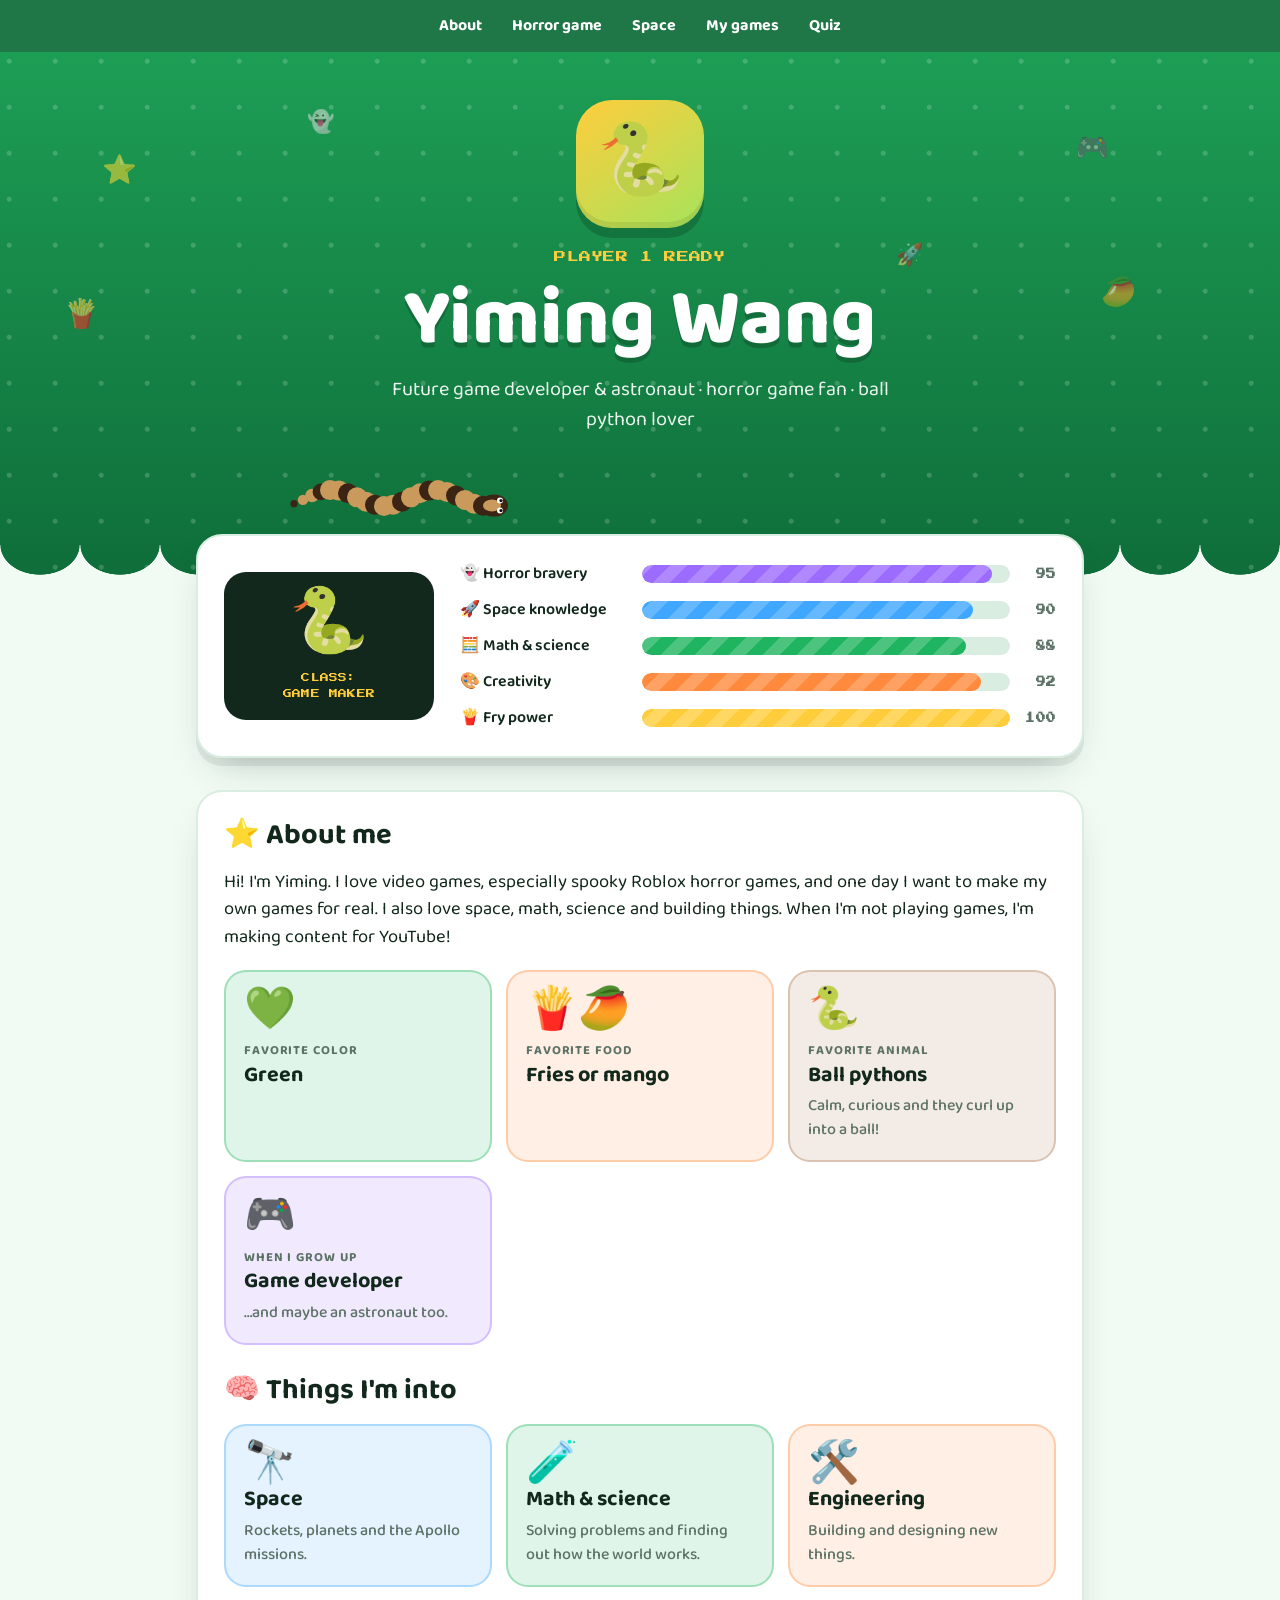
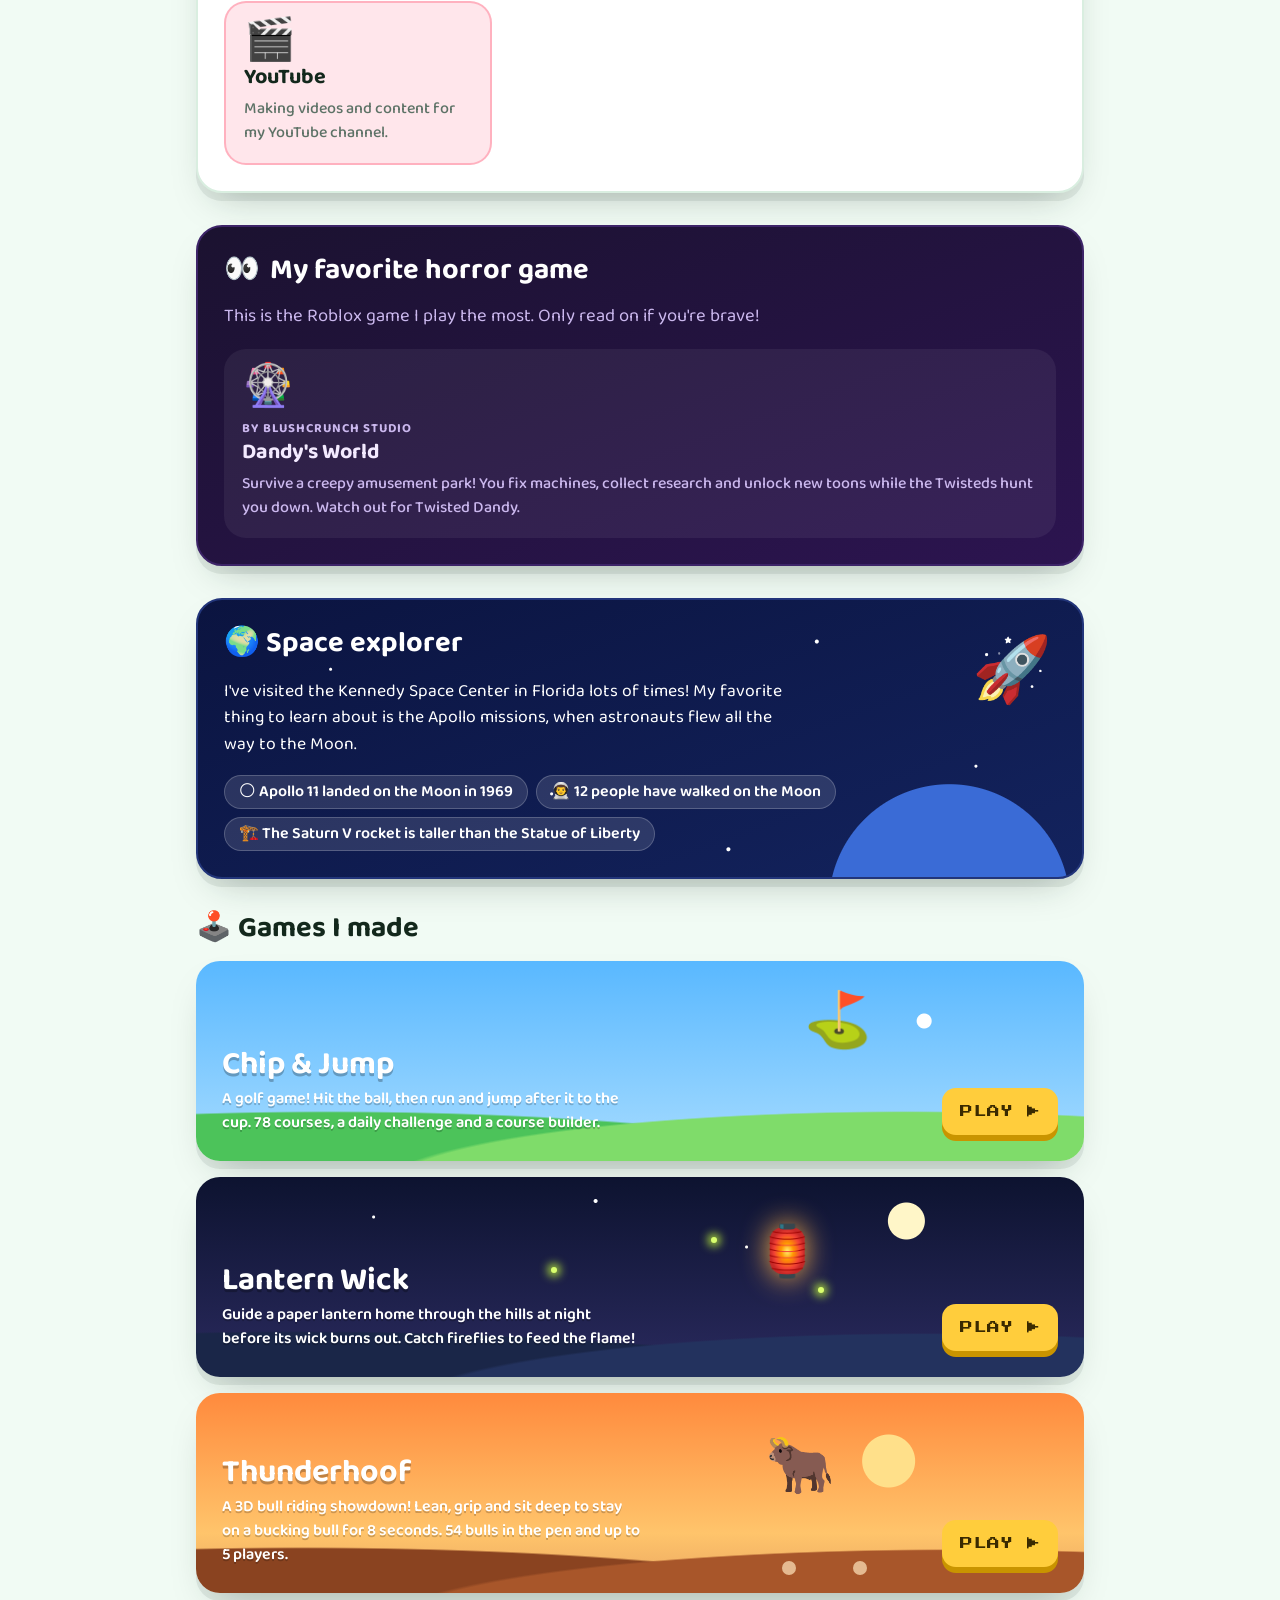
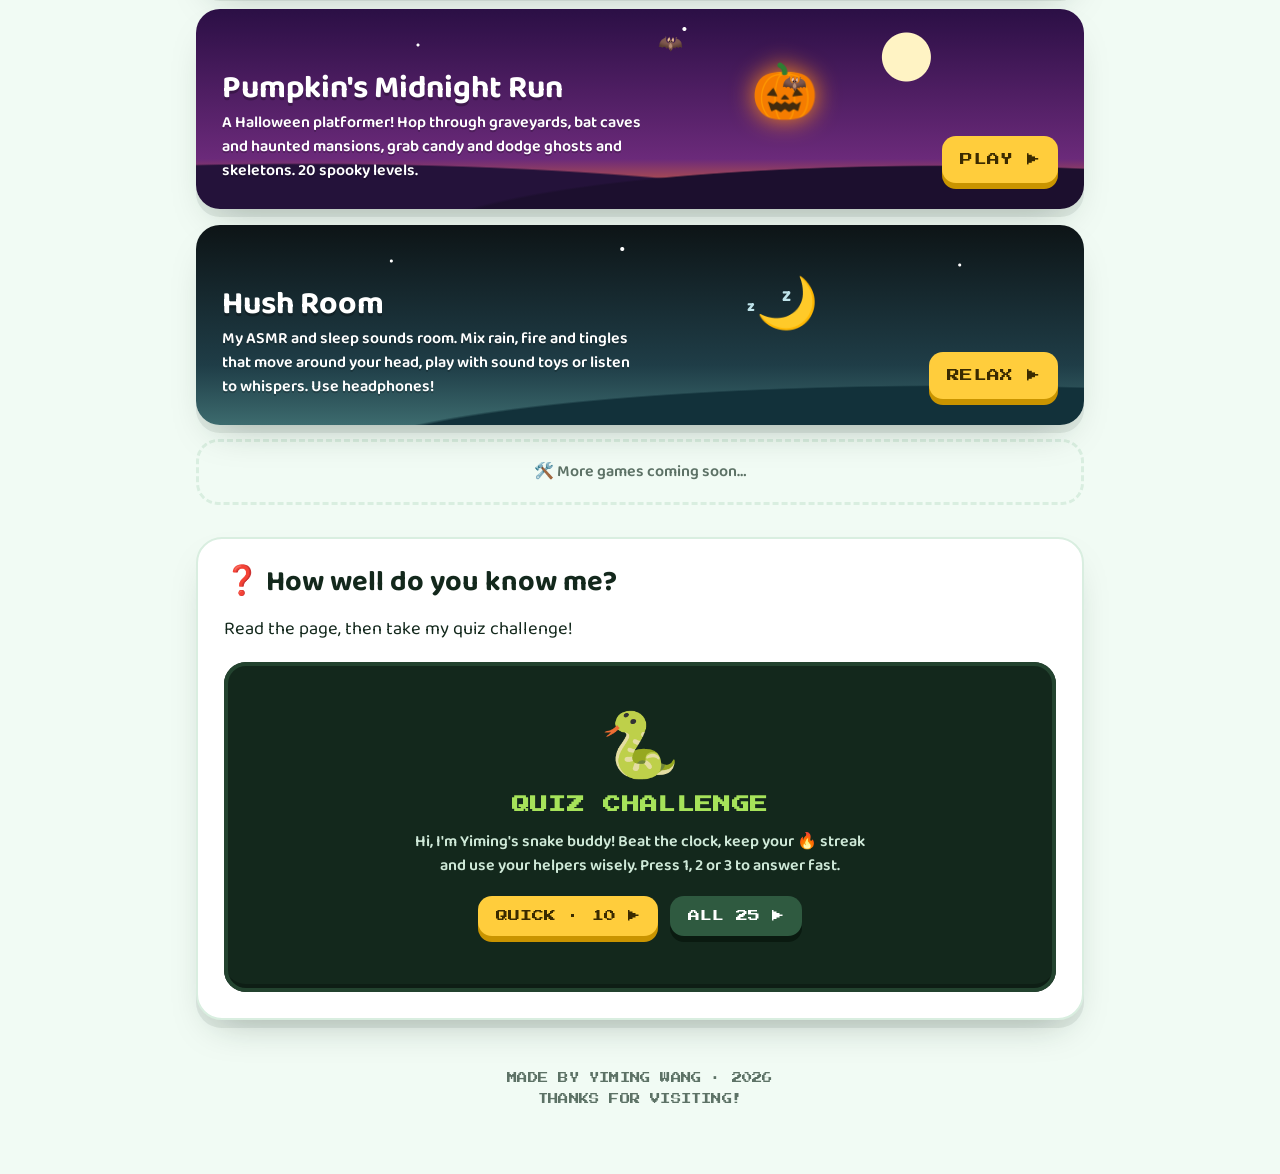
==== commit b39d571a: "Quiz: add timer, 50/50 and freeze helpers, snake buddy, missed-question review and top 5 board Co-Au" ====
--- a/index.html
+++ b/index.html
@@ -331,6 +331,38 @@
   .pts { position: absolute; font-family: "Press Start 2P", monospace; font-size: 0.8rem; color: var(--yellow); pointer-events: none; animation: rise .9s ease-out forwards; z-index: 3; }
   @keyframes rise { to { transform: translateY(-40px); opacity: 0; } }
   .mute { background: none; border: 0; cursor: pointer; font-size: 1.1rem; padding: 0; }
+  .timer { height: 8px; border-radius: 999px; background: #23432f; margin: -8px 0 16px; overflow: hidden; }
+  .timer i { display: block; height: 100%; width: 100%; background: var(--yellow); border-radius: 999px; }
+  .timer.hurry i { background: var(--red); }
+  .timer.frozen i { background: #8fd8ff; }
+  .lifelines { display: flex; gap: 8px; margin-top: 14px; flex-wrap: wrap; }
+  .lifelines button {
+    font: inherit; font-weight: 700; font-size: .9rem; cursor: pointer;
+    background: transparent; color: #cfe9d8; border: 2px dashed #2f5a40; border-radius: 12px; padding: 4px 12px;
+  }
+  .lifelines button:hover:not(:disabled) { border-color: var(--lime); color: #fff; }
+  .lifelines button:disabled { opacity: .3; cursor: default; text-decoration: line-through; }
+  .opts button.gone { visibility: hidden; }
+  .buddy { display: flex; gap: 10px; align-items: flex-start; flex: 1 1 260px; }
+  .buddy .face { font-size: 34px; line-height: 1; }
+  .buddy .face.happy { animation: pop .4s; }
+  .buddy .face.sad { animation: shake .4s; }
+  .bubble { background: #fff; color: var(--ink); border-radius: 14px; padding: 8px 12px; font-weight: 600; position: relative; }
+  .bubble::before { content: ""; position: absolute; left: -7px; top: 12px; border: 7px solid transparent; border-left: 0; border-right-color: #fff; }
+  .bubble b { color: var(--green-dark); }
+  .bubble b.no { color: #c4304c; }
+  .review { text-align: left; margin: 0 auto 16px; max-width: 460px; background: #1d3a29; border-radius: 14px; padding: 10px 14px; }
+  .review summary { cursor: pointer; font-weight: 700; color: var(--yellow); }
+  .review li { margin-top: 6px; color: #cfe9d8; }
+  .review li b { color: #fff; }
+  .board { margin: 4px auto 16px; max-width: 320px; font-size: .6rem; line-height: 2.2; color: var(--lime); }
+  .board div { display: flex; justify-content: space-between; gap: 10px; }
+  .board .me { color: var(--yellow); }
+  .initials { display: flex; gap: 8px; justify-content: center; margin-bottom: 16px; }
+  .initials input {
+    font-family: "Press Start 2P", monospace; font-size: .9rem; text-transform: uppercase; text-align: center;
+    width: 120px; padding: 10px; border-radius: 12px; border: 2px solid var(--lime); background: #0a1a10; color: var(--yellow);
+  }
 
   footer { text-align: center; color: var(--muted); margin-top: 48px; font-size: 0.65rem; line-height: 2; }
 
@@ -593,29 +625,55 @@
   const sndWrong = () => beep([[220, 0, .18], [160, .15, .25]]);
   const sndWin   = () => beep([[523, 0, .12], [659, .12, .12], [784, .24, .12], [1047, .36, .3]]);
 
-  function getBest() { try { return JSON.parse(localStorage.getItem("quizBest")) || {}; } catch (e) { return {}; } }
-  function setBest(b) { try { localStorage.setItem("quizBest", JSON.stringify(b)); } catch (e) {} }
+  const TIME = 15; // seconds per question
+  const CHEERS = ["Sss-super!", "You got it!", "Correct-o!", "Fang-tastic!", "Nailed it!"];
+  const STREAKS = ["You're on fire!", "Unstoppable!", "Sss-sizzling streak!"];
+  const OOPS = ["Oopsie!", "Not quite!", "Hiss… nope!", "So close!"];
+  const pick = arr => arr[Math.floor(Math.random() * arr.length)];
+
+  function getBoard() { try { return JSON.parse(localStorage.getItem("quizBoard")) || []; } catch (e) { return []; } }
+  function setBoard(b) { try { localStorage.setItem("quizBoard", JSON.stringify(b)); } catch (e) {} }
+  const boardHTML = (board, mine) => board.length ? `<div class="board pixel">${board.map((r, i) =>
+    `<div class="${i === mine ? "me" : ""}"><span>${i + 1}. ${r.name}</span><span>${r.points} PTS</span></div>`).join("")}</div>` : "";
 
   function startScreen() {
-    const best = getBest();
+    stopTimer();
+    const board = getBoard();
     quiz.innerHTML = `
       <div class="center">
-        <div class="rank">🕹️</div>
+        <div class="rank">🐍</div>
         <h3 class="pixel">QUIZ CHALLENGE</h3>
-        <p>Answer fast and keep your streak going for bonus points! Use the buttons or press 1, 2 or 3.</p>
+        <p>Hi, I'm Yiming's snake buddy! Beat the clock, keep your 🔥 streak and use your helpers wisely. Press 1, 2 or 3 to answer fast.</p>
         <div class="buttons">
           <button class="big-btn" data-n="10">QUICK · 10 ▶</button>
           <button class="big-btn alt" data-n="${QUIZ.length}">ALL ${QUIZ.length} ▶</button>
         </div>
-        ${best.points ? `<div class="best pixel">HIGH SCORE: ${best.points} PTS</div>` : ""}
+        ${board.length ? `<div class="best pixel">TOP PLAYERS</div>${boardHTML(board, -1)}` : ""}
       </div>`;
     quiz.querySelectorAll("[data-n]").forEach(b => b.onclick = () => start(+b.dataset.n));
   }
 
+  let helpers, missed, timeLeft, frozen, raf;
   function start(n) {
     round = shuffle(QUIZ).slice(0, n);
     idx = 0; correct = 0; streak = 0; bestStreak = 0; points = 0;
+    helpers = { half: true, freeze: true };
+    missed = [];
     showQuestion();
+  }
+
+  function hud() {
+    return `
+      <span>Q ${idx + 1}/${round.length}</span>
+      <span class="streak">${streak >= 2 ? "🔥 x" + streak : ""}</span>
+      <span>${points} PTS <button class="mute" title="Sound on/off">${muted ? "🔇" : "🔊"}</button></span>`;
+  }
+  function wireMute() {
+    quiz.querySelector(".mute").onclick = () => {
+      muted = !muted;
+      try { localStorage.setItem("quizMuted", muted ? "1" : "0"); } catch (e) {}
+      quiz.querySelector(".mute").textContent = muted ? "🔇" : "🔊";
+    };
   }
 
   function showQuestion() {
@@ -623,38 +681,72 @@
     locked = false;
     item.order = shuffle(item.a);
     quiz.innerHTML = `
-      <div class="hud pixel">
-        <span>Q ${idx + 1}/${round.length}</span>
-        <span class="streak">${streak >= 2 ? "🔥 x" + streak : ""}</span>
-        <span>${points} PTS <button class="mute" title="Sound on/off">${muted ? "🔇" : "🔊"}</button></span>
-      </div>
+      <div class="hud pixel">${hud()}</div>
       <div class="progress"><i style="width:${idx / round.length * 100}%"></i></div>
+      <div class="timer"><i></i></div>
       <p class="question">${item.q}</p>
       <div class="opts">${item.order.map((t, i) => `<button data-i="${i}"><kbd>${i + 1}</kbd>${t}</button>`).join("")}</div>
+      <div class="lifelines">
+        <button data-h="half" ${helpers.half ? "" : "disabled"}>✂️ 50/50</button>
+        <button data-h="freeze" ${helpers.freeze ? "" : "disabled"}>❄️ Freeze time</button>
+      </div>
       <div class="feedback"></div>`;
     quiz.querySelectorAll(".opts button").forEach(b => b.onclick = () => answer(+b.dataset.i));
-    quiz.querySelector(".mute").onclick = () => {
-      muted = !muted;
-      try { localStorage.setItem("quizMuted", muted ? "1" : "0"); } catch (e) {}
-      quiz.querySelector(".mute").textContent = muted ? "🔇" : "🔊";
+    quiz.querySelector('[data-h="half"]').onclick = useHalf;
+    quiz.querySelector('[data-h="freeze"]').onclick = useFreeze;
+    wireMute();
+    startTimer();
+  }
+
+  function useHalf(e) {
+    if (locked || !helpers.half) return;
+    helpers.half = false; e.currentTarget.disabled = true;
+    const item = round[idx];
+    const wrong = item.order.map((t, i) => i).filter(i => item.order[i] !== item.a[0]);
+    quiz.querySelectorAll(".opts button")[pick(wrong)].classList.add("gone");
+    beep([[880, 0, .06], [440, .06, .08]]);
+  }
+  function useFreeze(e) {
+    if (locked || !helpers.freeze) return;
+    helpers.freeze = false; e.currentTarget.disabled = true;
+    frozen = true;
+    quiz.querySelector(".timer").classList.add("frozen");
+    beep([[1200, 0, .08], [1500, .08, .12]]);
+  }
+
+  // Timer runs on animation frames so it pauses when the tab is hidden
+  function startTimer() {
+    stopTimer();
+    timeLeft = TIME; frozen = false;
+    let last = performance.now();
+    const bar = quiz.querySelector(".timer i"), wrap = quiz.querySelector(".timer");
+    const step = now => {
+      const dt = Math.min((now - last) / 1000, 0.1); last = now;
+      if (!frozen) timeLeft -= dt;
+      bar.style.width = Math.max(0, timeLeft / TIME * 100) + "%";
+      wrap.classList.toggle("hurry", !frozen && timeLeft < 5);
+      if (timeLeft <= 0) { answer(-1); return; }
+      raf = requestAnimationFrame(step);
     };
-    item.shownAt = performance.now();
-  }
+    raf = requestAnimationFrame(step);
+  }
+  function stopTimer() { cancelAnimationFrame(raf); }
 
   function answer(i) {
     if (locked) return;
     locked = true;
+    stopTimer();
     const item = round[idx];
     const buttons = quiz.querySelectorAll(".opts button");
     const rightIdx = item.order.indexOf(item.a[0]);
     buttons.forEach(b => b.disabled = true);
+    quiz.querySelectorAll(".lifelines button").forEach(b => b.disabled = true);
     buttons[rightIdx].classList.add("right");
     const ok = i === rightIdx;
-    let gained = 0;
+    let say;
     if (ok) {
       correct++; streak++; bestStreak = Math.max(bestStreak, streak);
-      const secs = (performance.now() - item.shownAt) / 1000;
-      gained = 100 + Math.max(0, Math.round(50 - secs * 5)) + (streak - 1) * 20;
+      const gained = 100 + Math.round(Math.max(0, timeLeft) / TIME * 75) + (streak - 1) * 20;
       points += gained;
       sndRight();
       const r = buttons[i].getBoundingClientRect(), q = quiz.getBoundingClientRect();
@@ -662,19 +754,20 @@
       tag.className = "pts"; tag.textContent = "+" + gained;
       tag.style.left = (r.right - q.left - 70) + "px"; tag.style.top = (r.top - q.top) + "px";
       quiz.style.position = "relative"; quiz.appendChild(tag);
+      say = `<b>${streak >= 3 ? pick(STREAKS) : pick(CHEERS)}</b> `;
     } else {
       streak = 0;
-      buttons[i].classList.add("wrong");
+      missed.push(item);
+      if (i >= 0) buttons[i].classList.add("wrong");
       sndWrong();
+      say = `<b class="no">${i < 0 ? "Time's up!" : pick(OOPS)}</b> It's ${item.a[0]}. `;
     }
-    quiz.querySelector(".hud").innerHTML = `
-      <span>Q ${idx + 1}/${round.length}</span>
-      <span class="streak">${streak >= 2 ? "🔥 x" + streak : ""}</span>
-      <span>${points} PTS</span>`;
+    quiz.querySelector(".hud").innerHTML = hud();
+    wireMute();
     quiz.querySelector(".progress i").style.width = (idx + 1) / round.length * 100 + "%";
     const last = idx === round.length - 1;
     quiz.querySelector(".feedback").innerHTML = `
-      <p><b>${ok ? (streak >= 3 ? "ON FIRE! " : "CORRECT! ") : "OOPS! "}</b>${item.fact}</p>
+      <div class="buddy"><span class="face ${ok ? "happy" : "sad"}">🐍</span><div class="bubble">${say}${item.fact}</div></div>
       <button class="big-btn">${last ? "RESULTS ▶" : "NEXT ▶"}</button>`;
     const next = quiz.querySelector(".feedback .big-btn");
     next.onclick = () => { idx++; last ? results() : showQuestion(); };
@@ -684,9 +777,8 @@
   function results() {
     const pct = correct / round.length;
     const [, emoji, title, line] = RANKS.find(r => pct >= r[0]);
-    const best = getBest();
-    const newBest = points > (best.points || 0);
-    if (newBest) setBest({ points });
+    const board = getBoard();
+    const makesBoard = points > 0 && (board.length < 5 || points > board[board.length - 1].points);
     quiz.innerHTML = `
       <div class="center">
         <div class="rank">${emoji}</div>
@@ -695,15 +787,43 @@
         <p class="pixel" style="font-size:.7rem;line-height:2;color:var(--lime)">
           SCORE ${correct}/${round.length} · ${points} PTS<br>BEST STREAK 🔥 ${bestStreak}
         </p>
+        ${makesBoard ? `
+          <div class="best pixel" style="margin:0 0 10px">🏅 TOP 5! ENTER YOUR NAME</div>
+          <form class="initials"><input maxlength="6" placeholder="ABC" aria-label="Your name" required><button class="big-btn">SAVE</button></form>` : ""}
+        <div id="board-slot">${boardHTML(board, -1)}</div>
+        ${missed.length ? `<details class="review"><summary>See the ${missed.length} you missed</summary><ul>${missed.map(m => `<li>${m.q} <b>${m.a[0]}</b></li>`).join("")}</ul></details>` : ""}
         <div class="buttons">
-          <button class="big-btn" data-n="${round.length}">PLAY AGAIN ▶</button>
+          <button class="big-btn" id="quiz-again">PLAY AGAIN ▶</button>
+          <button class="big-btn alt" id="quiz-share">SHARE</button>
           <button class="big-btn alt" id="quiz-menu">MENU</button>
         </div>
-        <div class="best pixel">${newBest ? "🏅 NEW HIGH SCORE! 🏅" : "HIGH SCORE: " + best.points + " PTS"}</div>
       </div>`;
-    quiz.querySelector("[data-n]").onclick = () => start(round.length);
+    quiz.querySelector("#quiz-again").onclick = () => start(round.length);
     quiz.querySelector("#quiz-menu").onclick = startScreen;
-    if (pct >= 0.8 || newBest) { sndWin(); confetti(); }
+    quiz.querySelector("#quiz-share").onclick = async e => {
+      const text = `I got ${correct}/${round.length} (${points} pts) on Yiming's quiz! ${title} Can you beat me? ${location.origin.startsWith("http") ? location.origin : "https://yimingwang.link"}`;
+      try {
+        if (navigator.share) await navigator.share({ text });
+        else { await navigator.clipboard.writeText(text); e.target.textContent = "COPIED!"; }
+      } catch (err) {}
+    };
+    const form = quiz.querySelector(".initials");
+    if (form) {
+      form.querySelector("input").focus({ preventScroll: true });
+      form.onsubmit = ev => {
+        ev.preventDefault();
+        const name = form.querySelector("input").value.trim().toUpperCase().slice(0, 6) || "???";
+        const b = getBoard();
+        b.push({ name, points });
+        b.sort((x, y) => y.points - x.points);
+        const top = b.slice(0, 5);
+        setBoard(top);
+        form.previousElementSibling.remove(); form.remove();
+        quiz.querySelector("#board-slot").innerHTML = boardHTML(top, top.findIndex(r => r.name === name && r.points === points));
+        sndWin();
+      };
+    }
+    if (pct >= 0.8 || makesBoard) { sndWin(); confetti(); }
   }
 
   document.addEventListener("keydown", e => {
@@ -711,7 +831,8 @@
     const r = quiz.getBoundingClientRect();
     if (r.bottom < 0 || r.top > innerHeight) return; // only when the quiz is on screen
     const n = parseInt(e.key, 10);
-    if (n >= 1 && n <= 3 && !locked) { answer(n - 1); e.preventDefault(); }
+    const btn = quiz.querySelectorAll(".opts button")[n - 1];
+    if (btn && !btn.classList.contains("gone") && !locked) { answer(n - 1); e.preventDefault(); }
   });
   startScreen();
 
